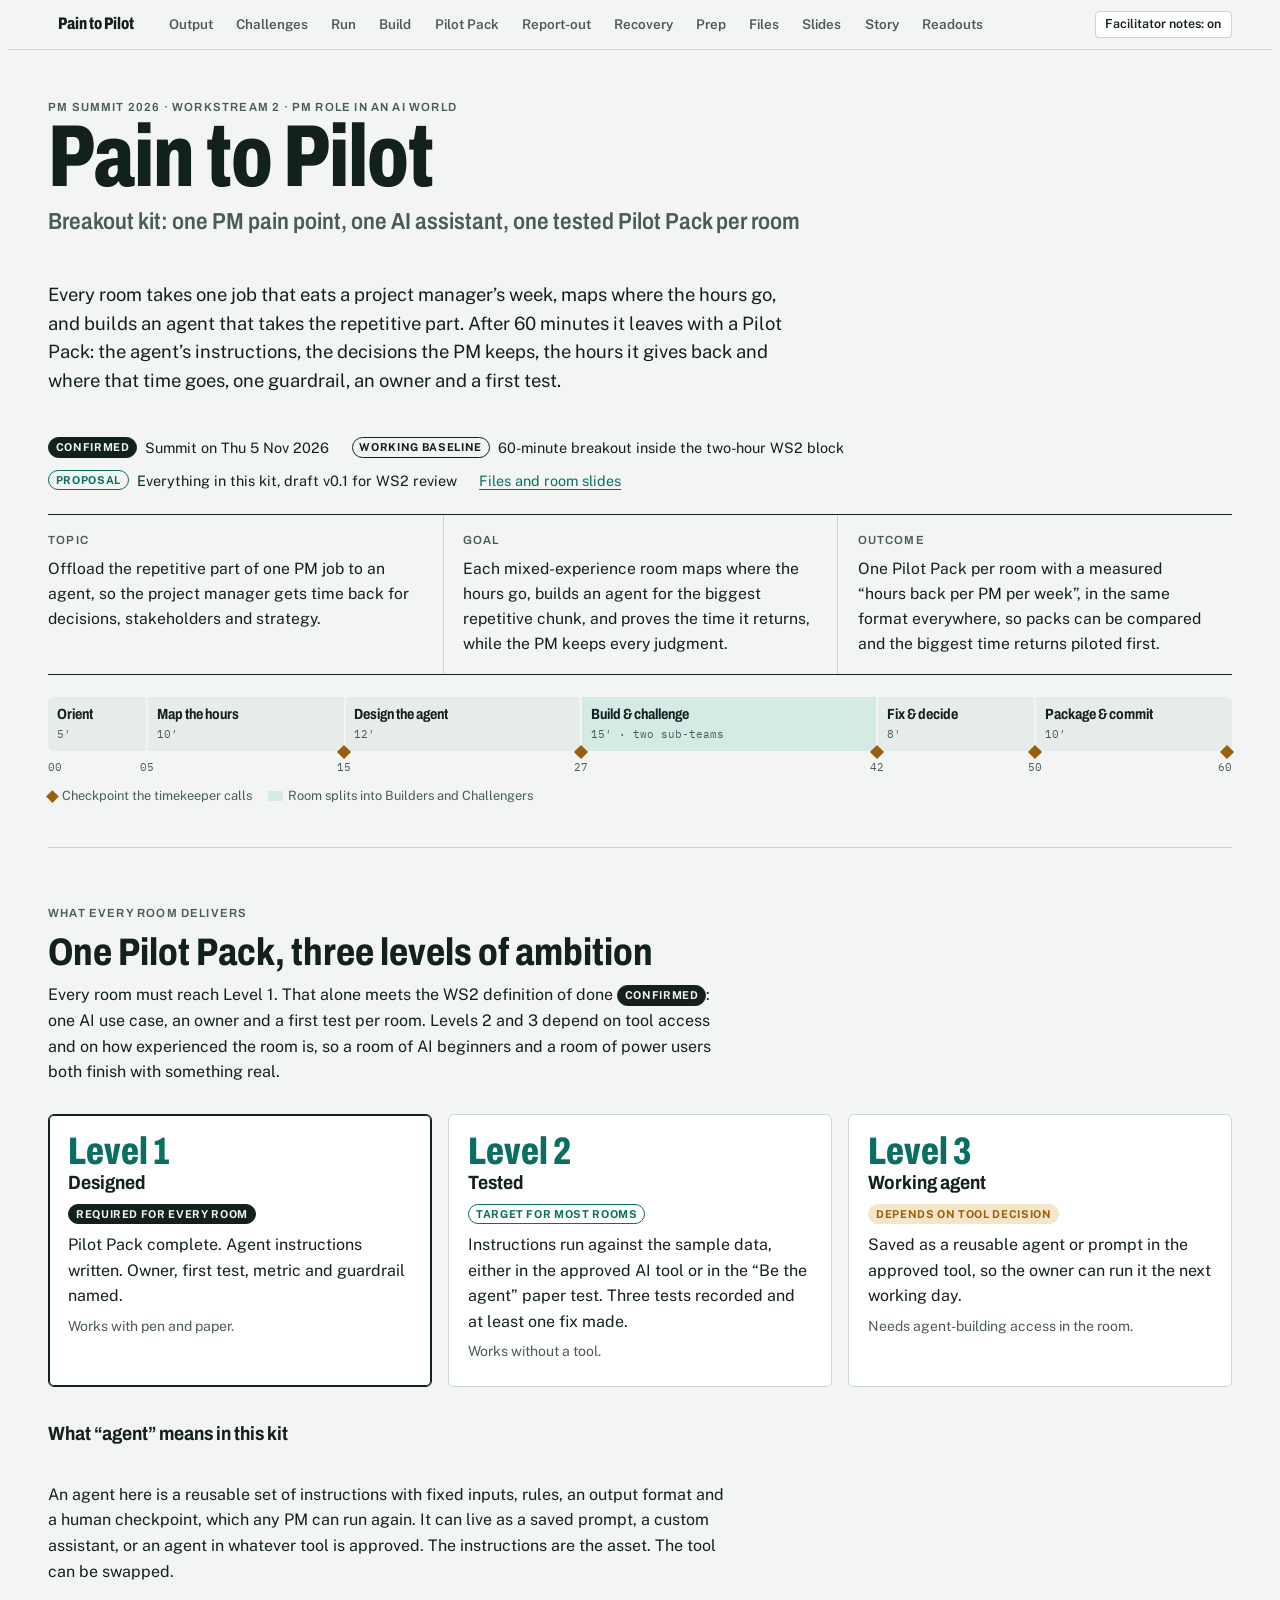
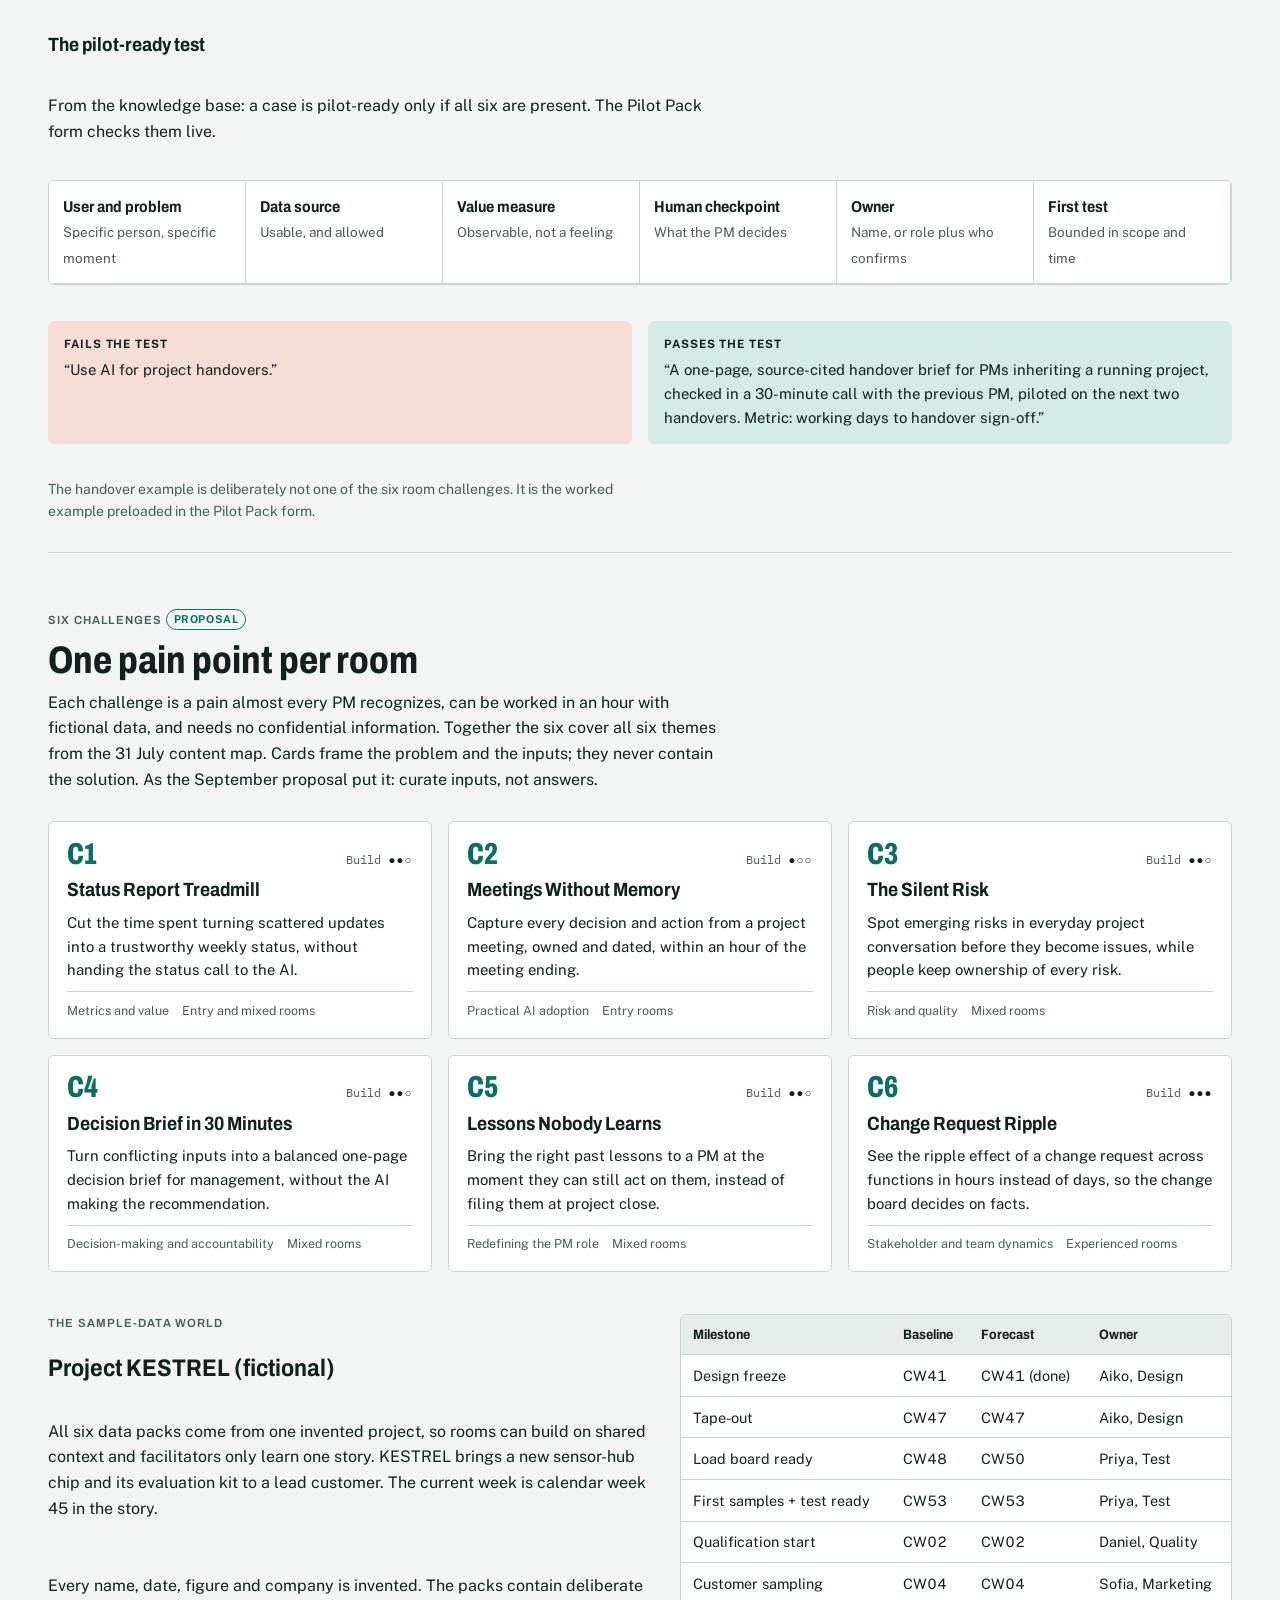
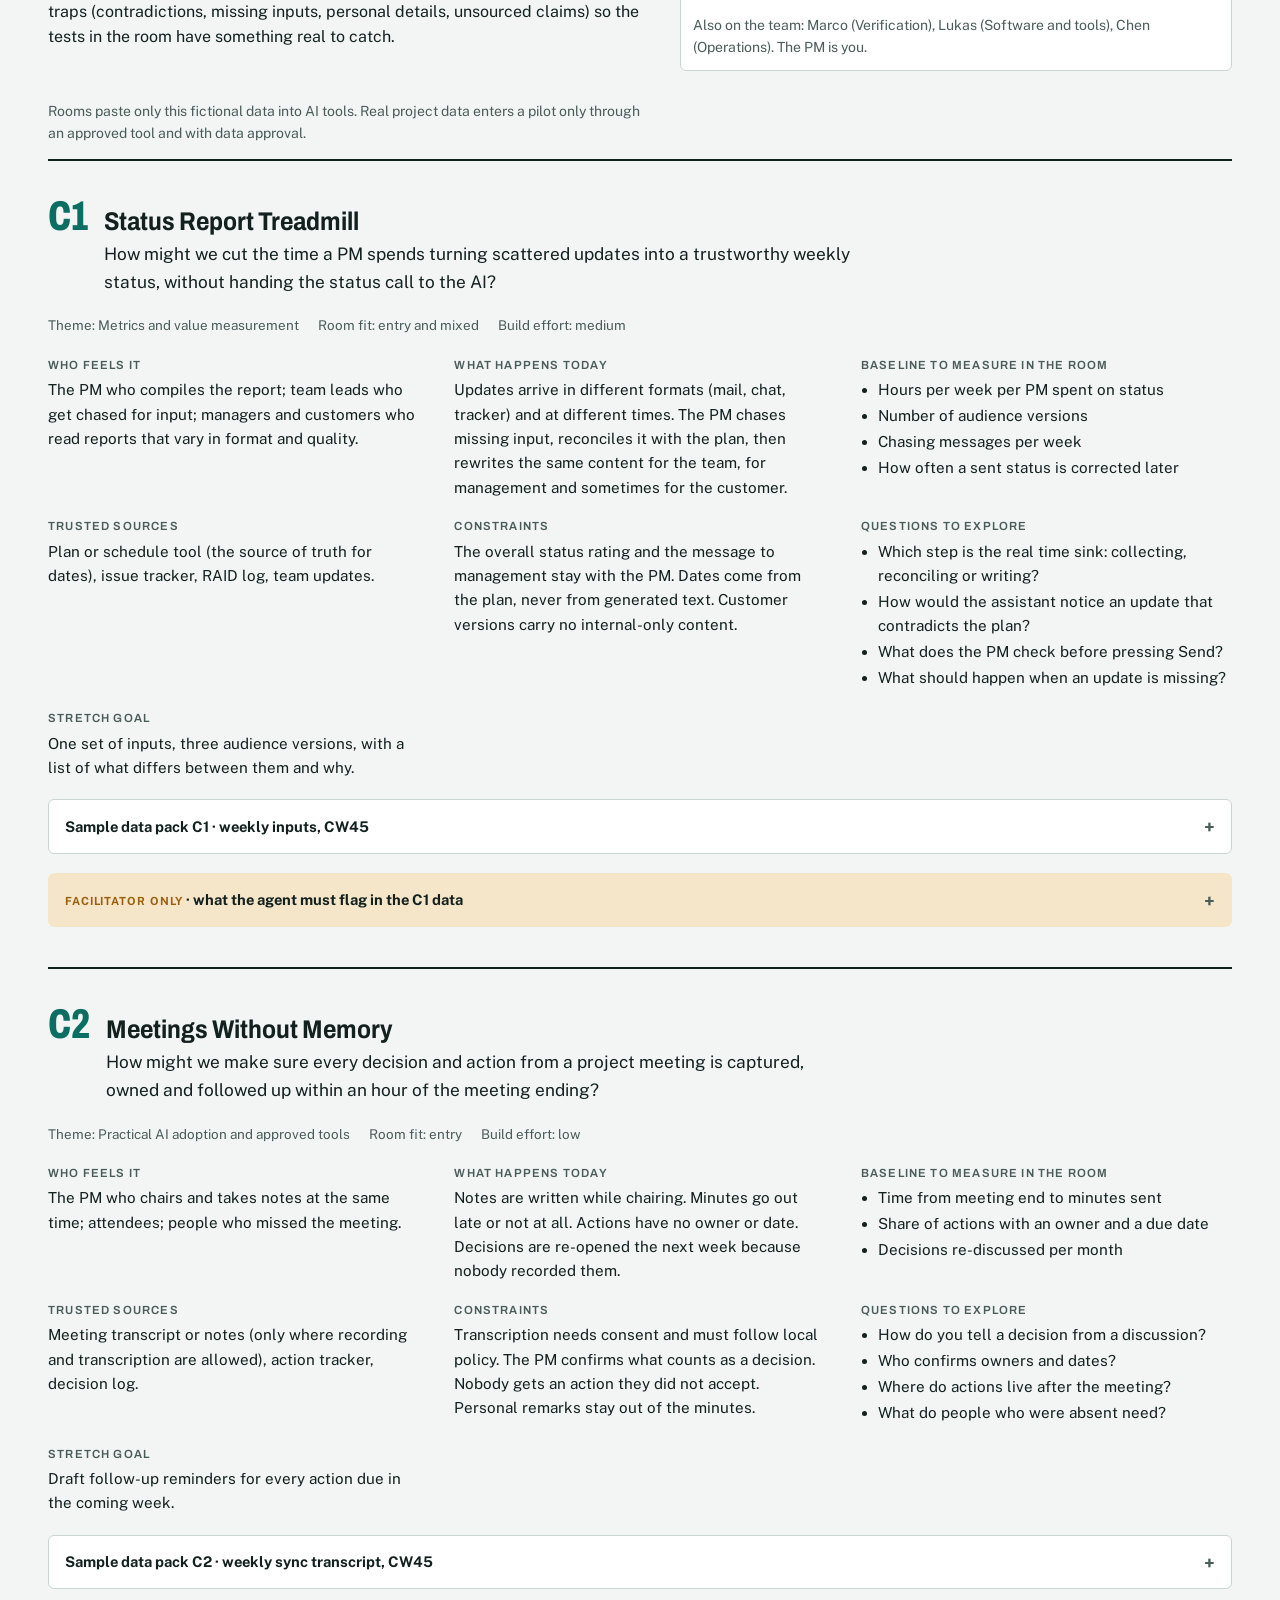
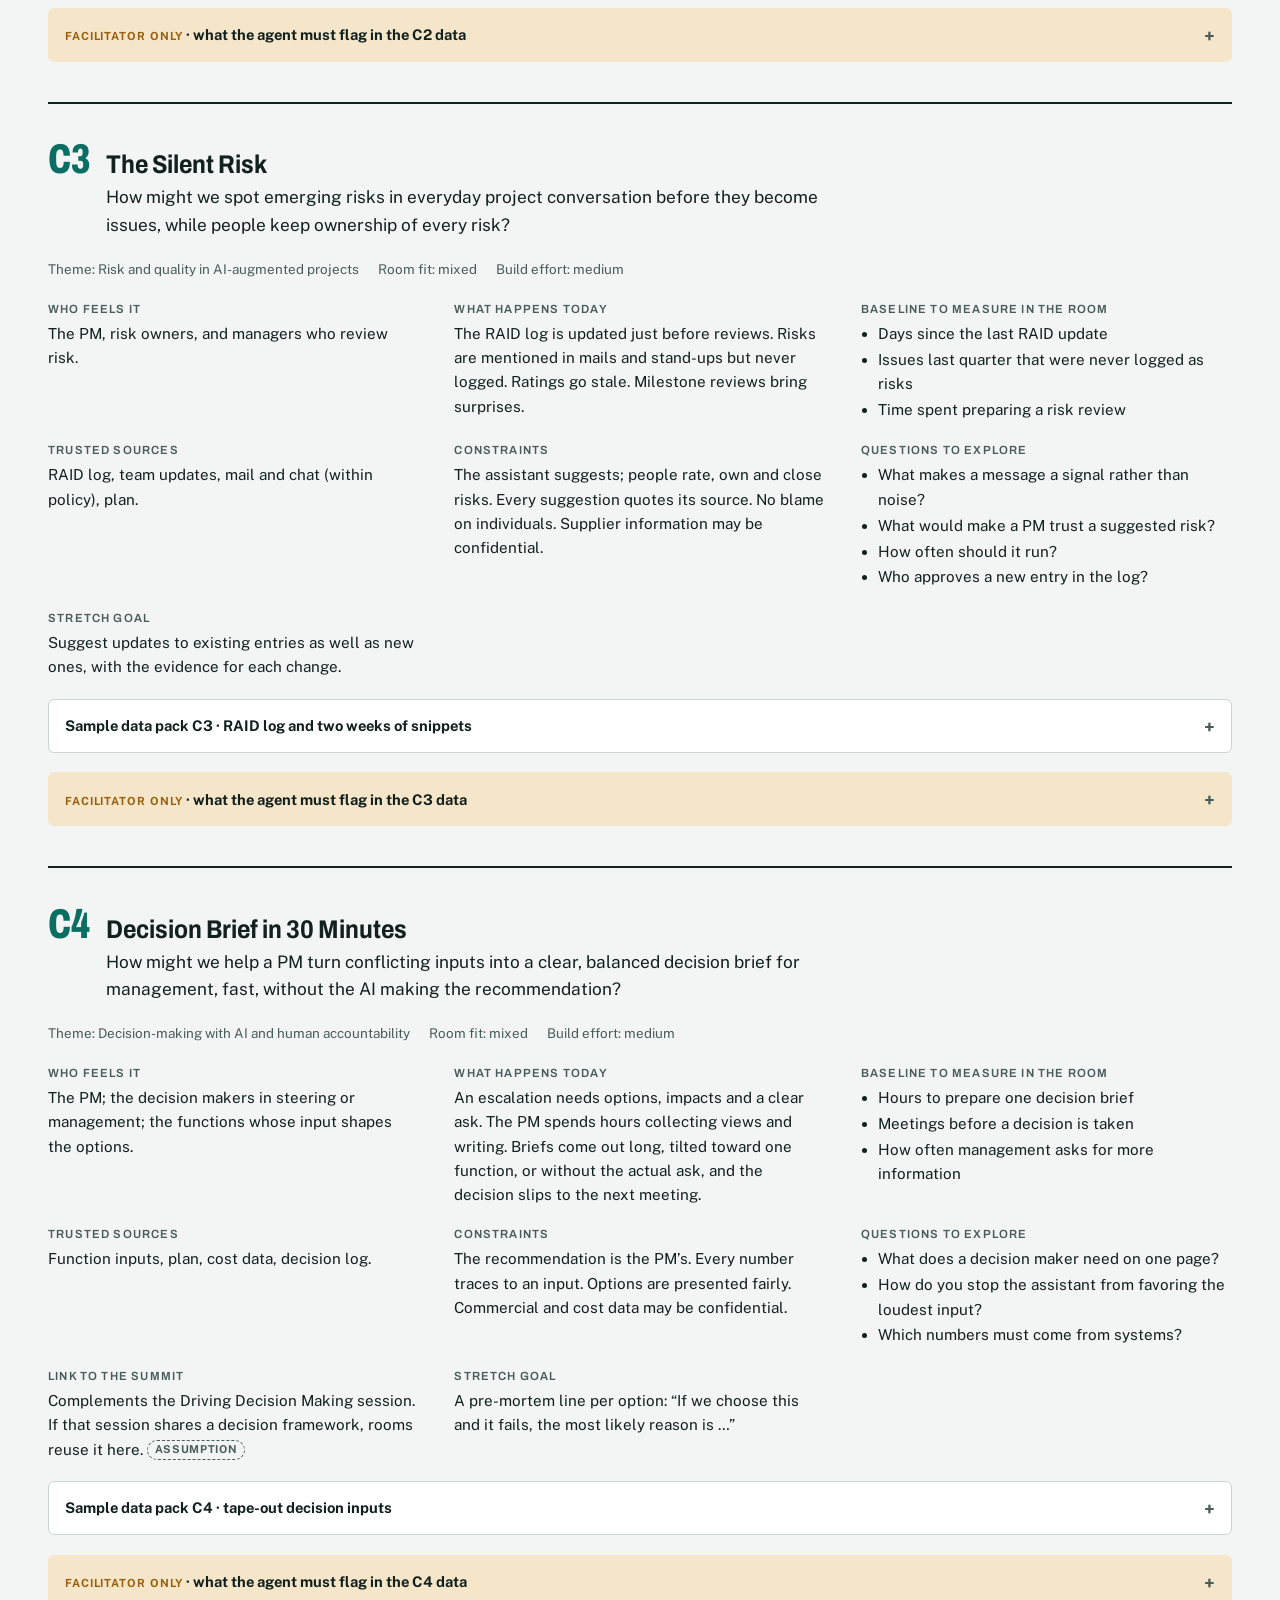
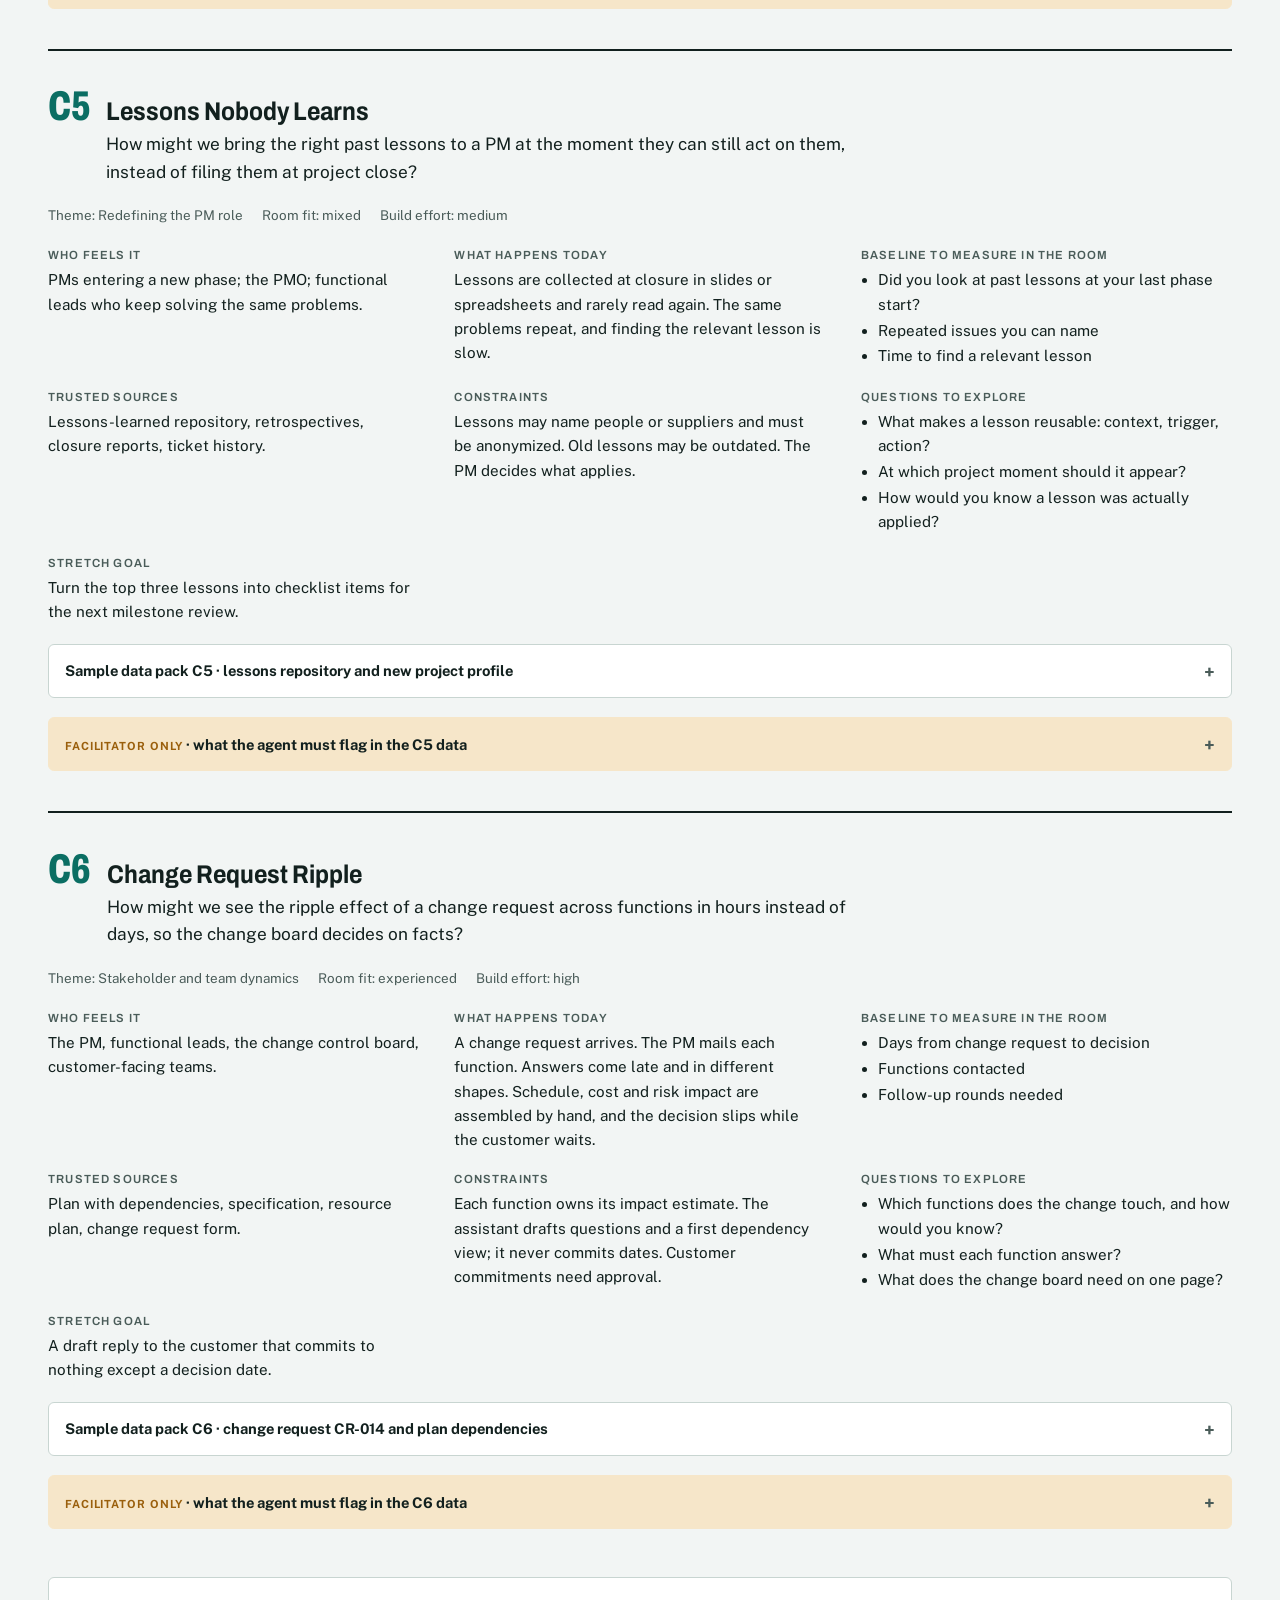
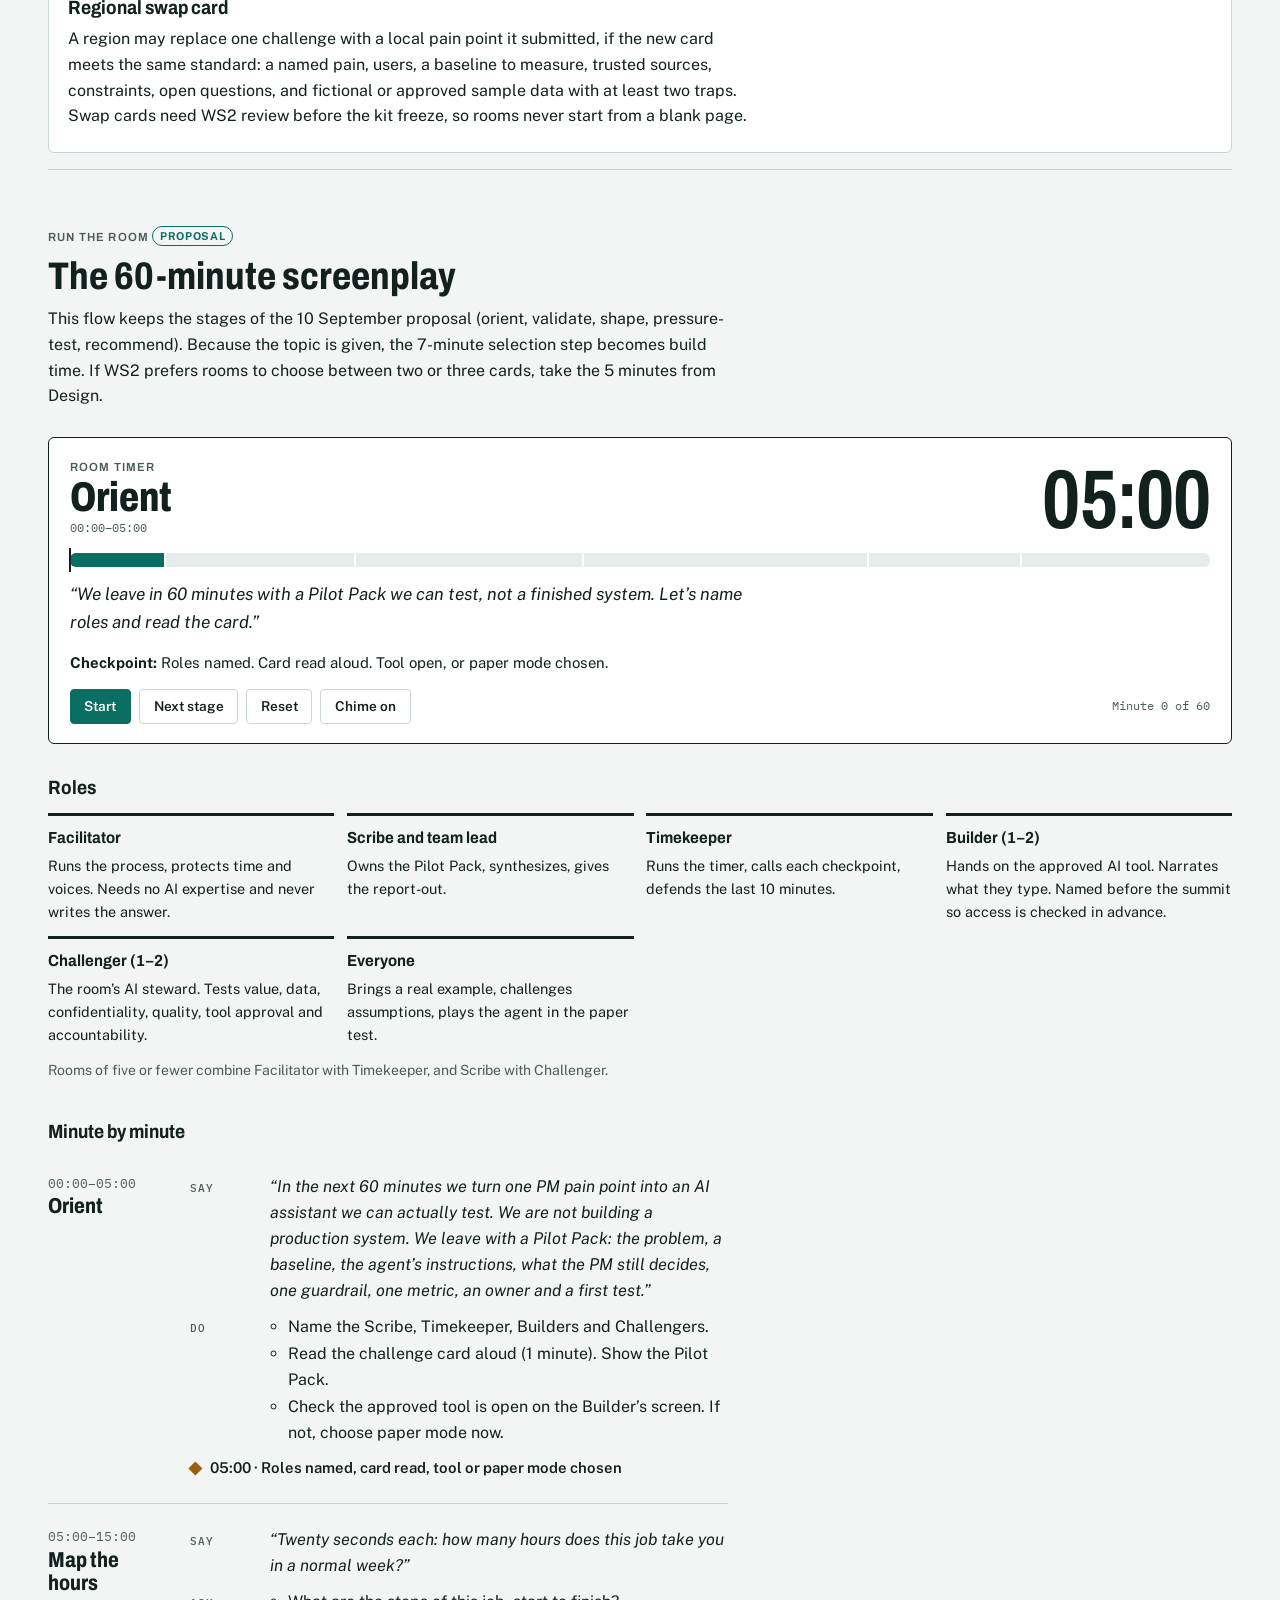
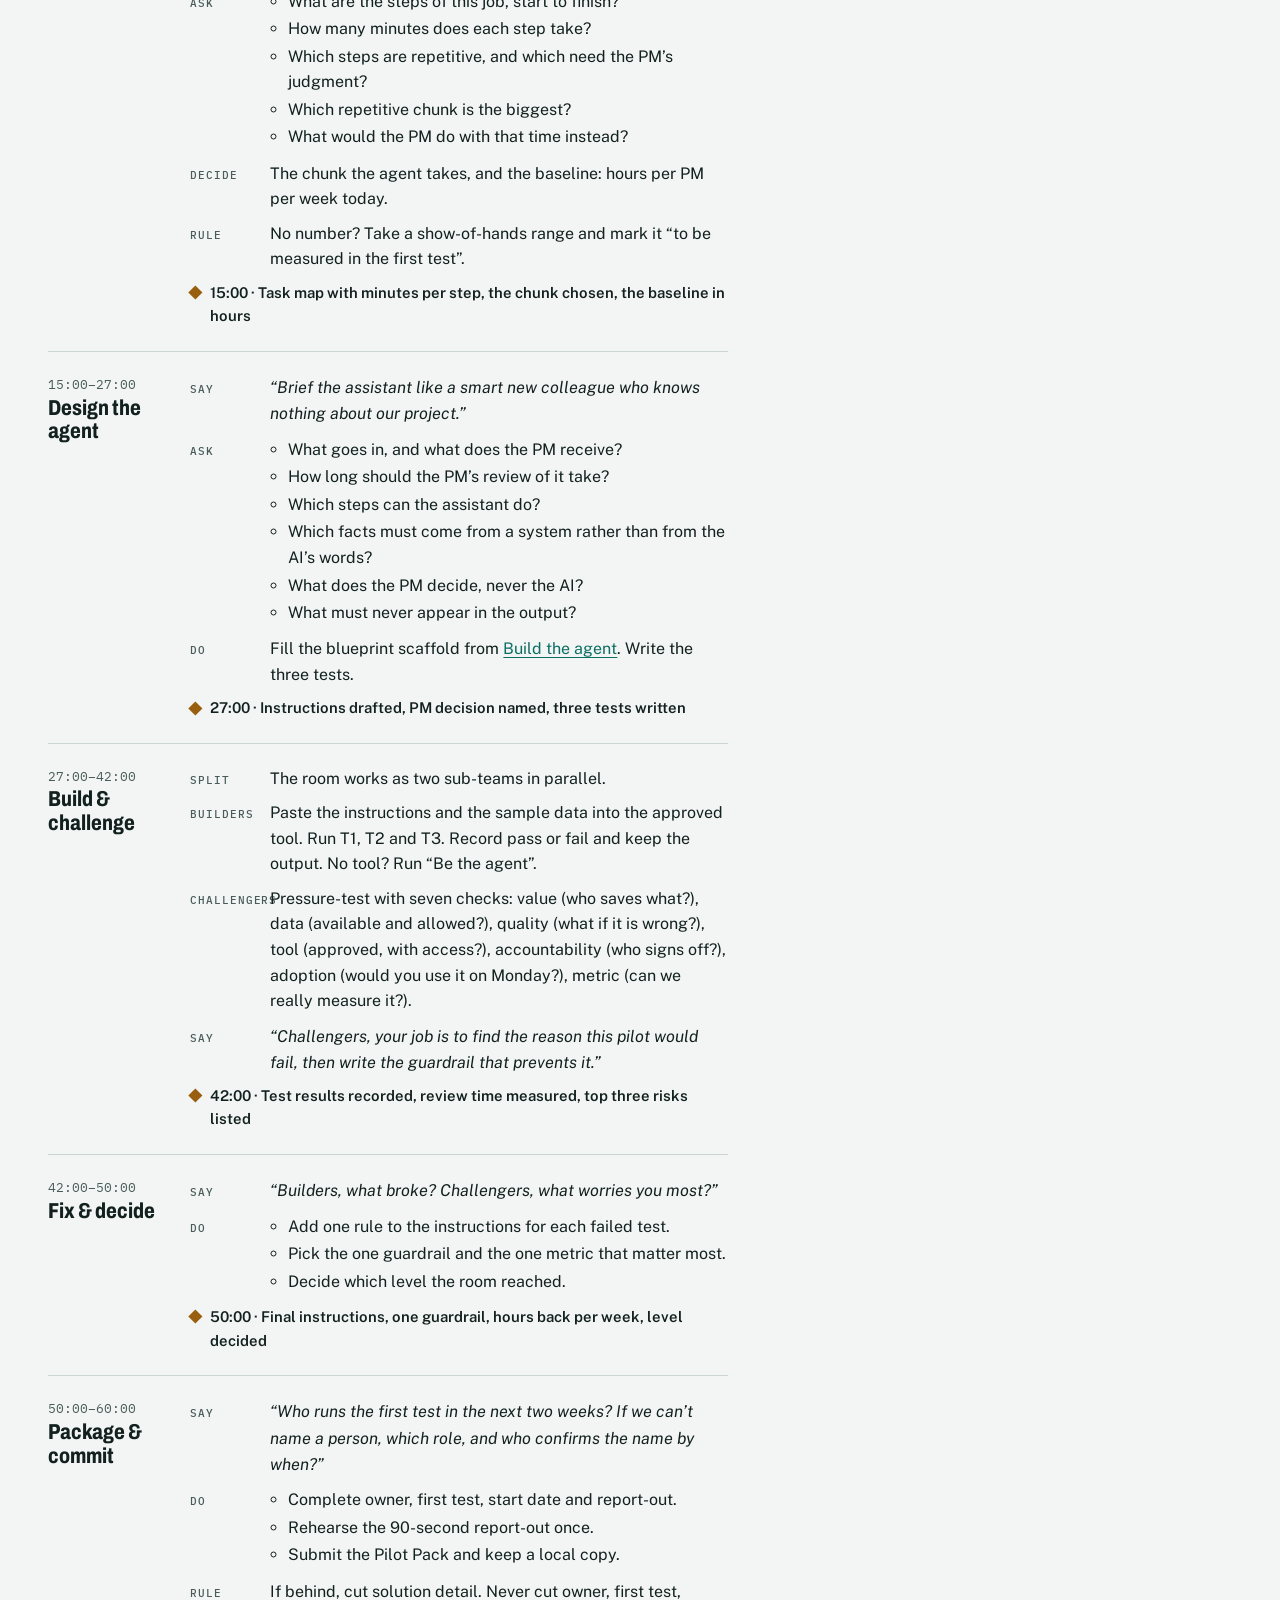
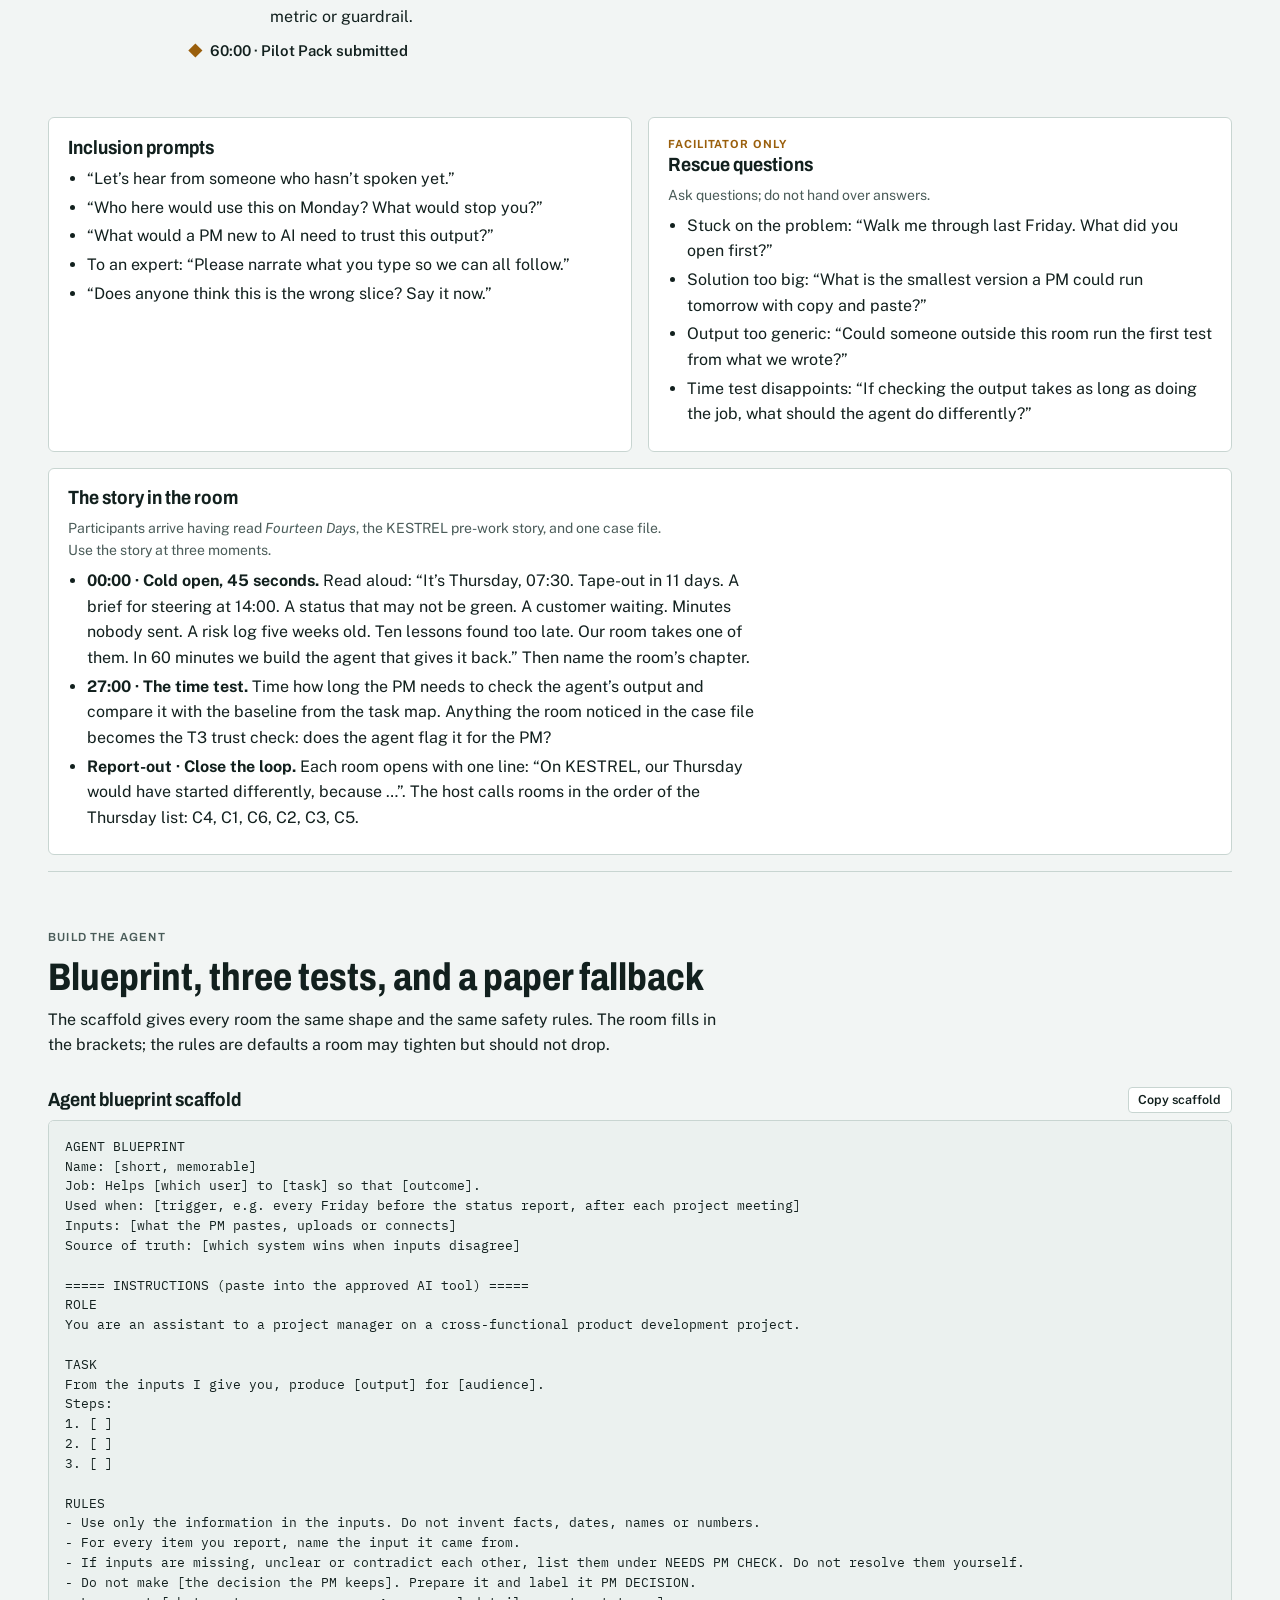
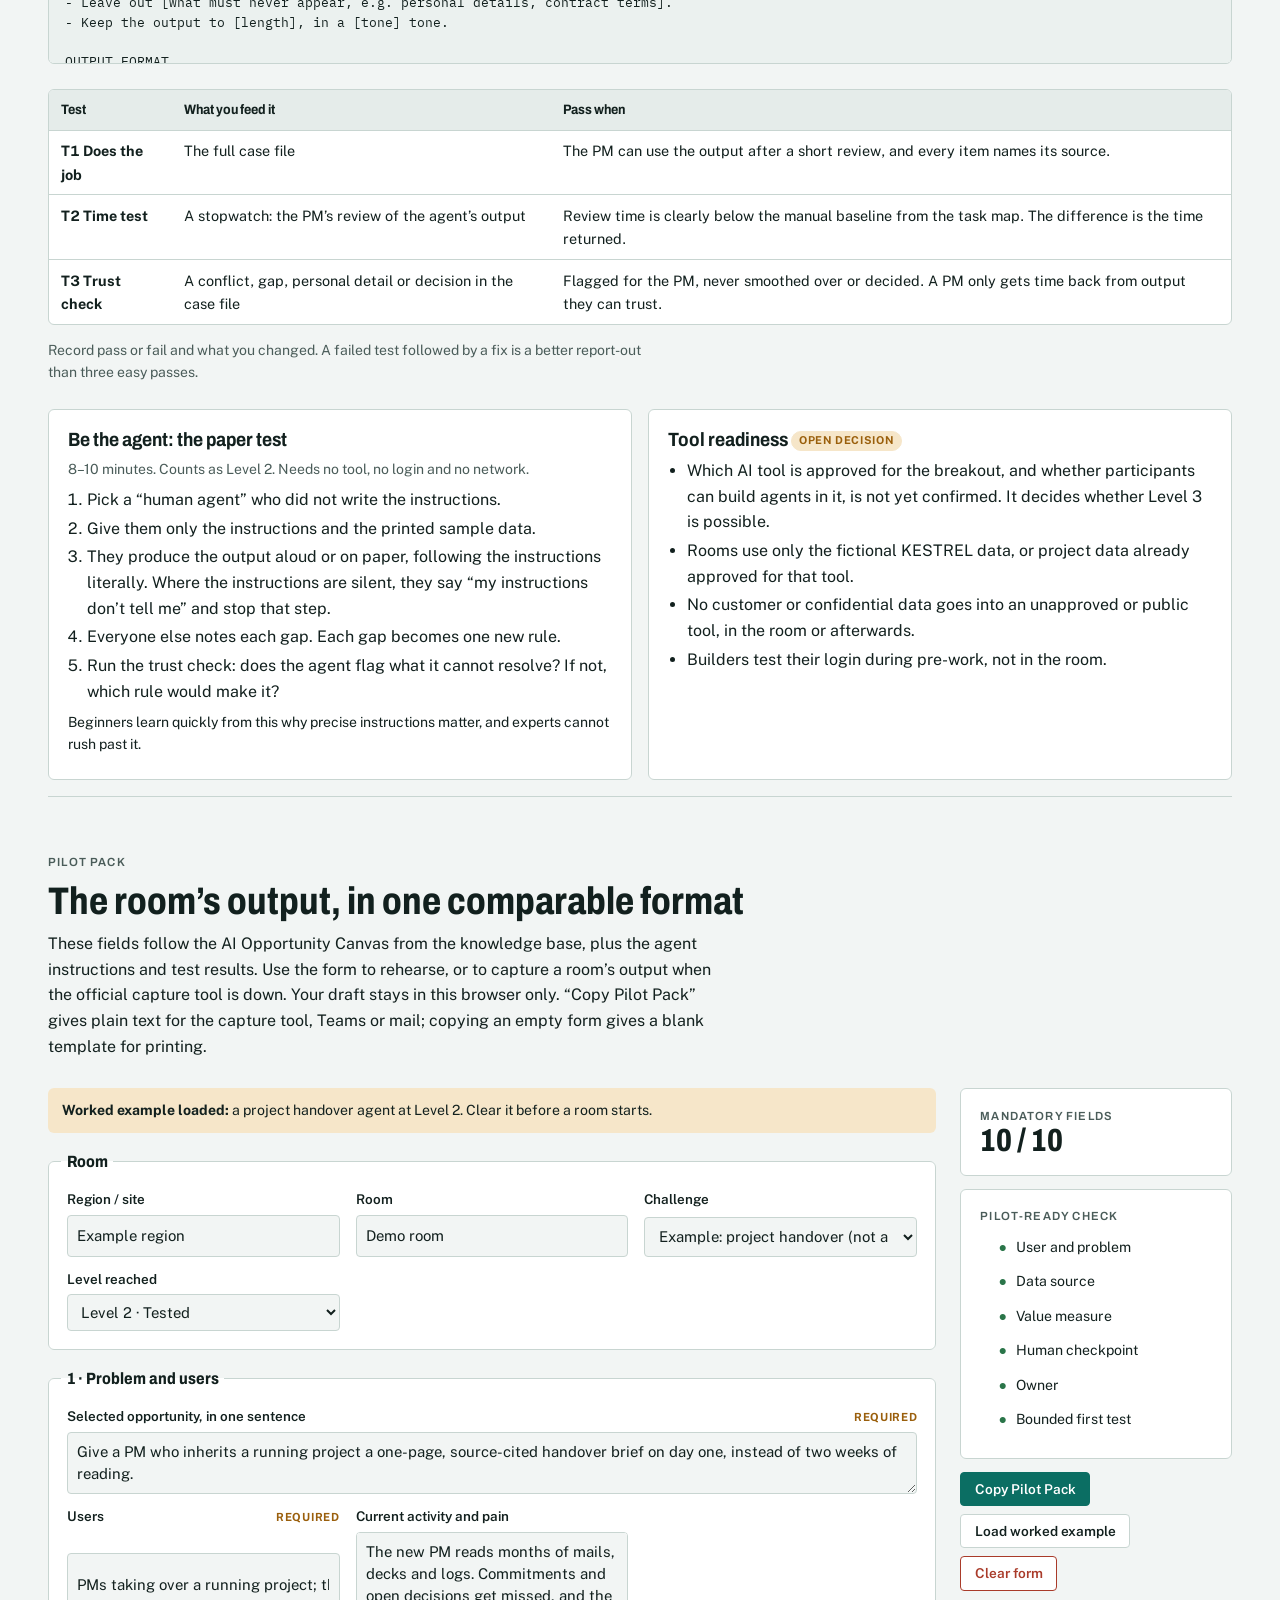
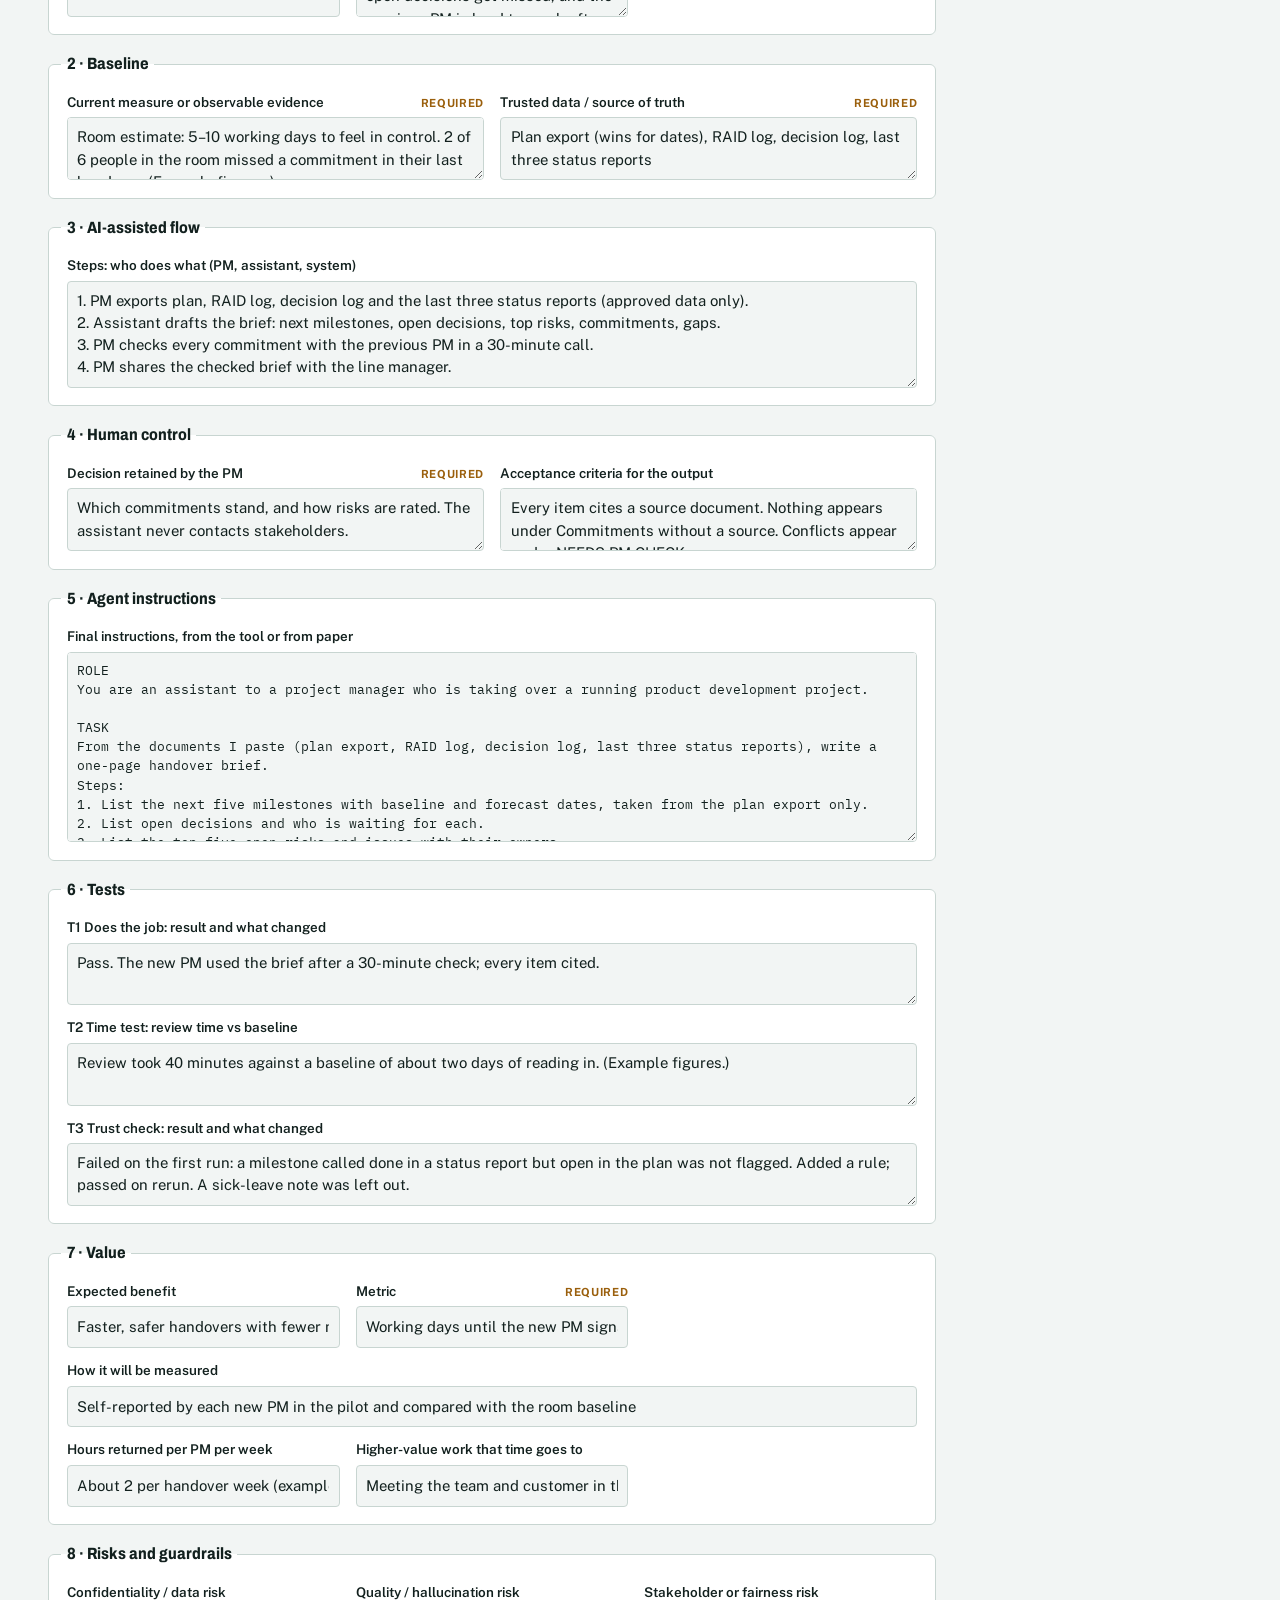
==== ws2/index.html @ 80584dbc "Show Week 45 in the story PDF footer Co-Authored-By: Claude Opus 5.5 <noreply@anthropic.com> Claude-" ====
<!doctype html>
<html lang="en">
<head>
<meta charset="utf-8">
<meta name="viewport" content="width=device-width, initial-scale=1, viewport-fit=cover">
<meta name="robots" content="noindex, nofollow">
<title>Pain-to-Pilot Breakout Kit</title>
<style>html{color-scheme:light dark}body{margin:0}img{max-width:100%}[hidden]{display:none!important}</style>

<link rel="preconnect" href="https://fonts.googleapis.com">
<link rel="preconnect" href="https://fonts.gstatic.com" crossorigin>
<link rel="stylesheet" href="https://fonts.googleapis.com/css2?family=Archivo:wdth,wght@62..125,400..800&family=IBM+Plex+Mono:wght@400;500&family=Public+Sans:ital,wght@0,400;0,600;0,700;1,400&display=swap">
<style>
/* Layout: a planning-board page. A sticky section rail on top, one reading column (~68ch) for prose, wide panels for the run-of-show Gantt, challenge grid, data packs and the Pilot Pack form. The run-of-show is written like a screenplay: cue labels in a left gutter. */
:root{
  --bg:#F2F5F4; --surface:#FFFFFF; --surface-2:#E5ECEA; --ink:#12201E; --ink-2:#4A5C59; --line:#C8D5D1;
  --accent:#0B6E63; --accent-ink:#FFFFFF; --accent-soft:#D3EAE5;
  --mark:#9A5F0C; --mark-soft:#F6E6C9;
  --risk:#A93B2A; --risk-soft:#F5DCD5;
  --ok:#2A7549;
  --code:#EBF1EF;
  --f-display:"Archivo","Arial Narrow",system-ui,sans-serif;
  --f-body:"Public Sans",system-ui,-apple-system,"Segoe UI",Roboto,sans-serif;
  --f-mono:"IBM Plex Mono",ui-monospace,SFMono-Regular,Menlo,Consolas,monospace;
  --gutter:clamp(16px,4vw,40px);
  --radius:6px;
}
@media (prefers-color-scheme: dark){
  :root:not([data-theme="light"]){
    --bg:#0D1413; --surface:#131D1B; --surface-2:#1B2826; --ink:#E1EBE8; --ink-2:#9CAFAB; --line:#2B3B38;
    --accent:#45C2AF; --accent-ink:#06211E; --accent-soft:#163A35;
    --mark:#E5B052; --mark-soft:#372B15;
    --risk:#EC8A75; --risk-soft:#3B2019;
    --ok:#72CF94;
    --code:#0F1917;
    color-scheme:dark;
  }
}
:root[data-theme="dark"]{
  --bg:#0D1413; --surface:#131D1B; --surface-2:#1B2826; --ink:#E1EBE8; --ink-2:#9CAFAB; --line:#2B3B38;
  --accent:#45C2AF; --accent-ink:#06211E; --accent-soft:#163A35;
  --mark:#E5B052; --mark-soft:#372B15;
  --risk:#EC8A75; --risk-soft:#3B2019;
  --ok:#72CF94;
  --code:#0F1917;
  color-scheme:dark;
}

*,*::before,*::after{box-sizing:border-box}
html{scroll-behavior:smooth;scroll-padding-top:4.5rem}
@media (prefers-reduced-motion: reduce){html{scroll-behavior:auto}*{transition:none!important;animation:none!important}}
body{background:var(--bg);color:var(--ink);font-family:var(--f-body);font-size:1rem;line-height:1.6;padding-inline:var(--gutter);padding-block:0 4rem}
.page{max-width:74rem;margin-inline:auto}
a{color:var(--accent);text-underline-offset:.18em}
:focus-visible{outline:2px solid var(--accent);outline-offset:2px}
p,li,dd{max-width:68ch}
h1,h2,h3,h4{font-family:var(--f-display);text-wrap:balance;margin:0;color:var(--ink)}
h1{font-size:clamp(3rem,9vw,5.5rem);font-weight:800;font-stretch:72%;line-height:.92;letter-spacing:-.01em}
h2{font-size:clamp(1.75rem,3.6vw,2.4rem);font-weight:750;font-stretch:80%;line-height:1.05}
h3{font-size:1.2rem;font-weight:700;font-stretch:88%;line-height:1.25}
h4{font-size:1rem;font-weight:700;font-stretch:92%}
.eyebrow{font-family:var(--f-display);font-stretch:95%;font-weight:600;font-size:.74rem;letter-spacing:.1em;text-transform:uppercase;color:var(--ink-2)}
.lede{font-size:1.15rem;line-height:1.55;color:var(--ink)}
.muted{color:var(--ink-2)}
.small{font-size:.875rem}
code,.mono{font-family:var(--f-mono);font-size:.86em}

/* nav */
.rail{position:sticky;top:env(safe-area-inset-top,0px);z-index:20;background:var(--bg);border-bottom:1px solid var(--line);margin-inline:calc(-1*var(--gutter));padding-inline:var(--gutter)}
.rail-in{max-width:74rem;margin-inline:auto;display:flex;align-items:center;gap:1rem}
.rail ul{list-style:none;margin:0;padding:.55rem 0;display:flex;gap:.25rem;overflow-x:auto;flex:1;min-width:0;scrollbar-width:thin}
.rail li{flex:none}
.rail a{display:block;padding:.3rem .6rem;border-radius:4px;color:var(--ink-2);text-decoration:none;font-weight:600;font-size:.84rem;white-space:nowrap}
.rail a:hover{color:var(--ink);background:var(--surface-2)}
.rail .brand{font-family:var(--f-display);font-weight:800;font-stretch:75%;font-size:1.05rem;white-space:nowrap;color:var(--ink);text-decoration:none}
@media (max-width:640px){.rail .brand{display:none}}

/* buttons */
.btn{font:600 .85rem/1.2 var(--f-body);padding:.5rem .85rem;border:1px solid var(--line);background:var(--surface);color:var(--ink);border-radius:4px;cursor:pointer;white-space:nowrap}
.btn:hover{border-color:var(--ink-2)}
.btn.primary{background:var(--accent);color:var(--accent-ink);border-color:var(--accent)}
.btn.primary:hover{filter:brightness(1.07)}
.btn.small{padding:.3rem .6rem;font-size:.78rem}
.btn.toggle[aria-pressed="false"]{color:var(--ink-2);border-style:dashed}
.btn.danger{color:var(--risk);border-color:var(--risk)}

/* chips */
.chip{display:inline-flex;align-items:center;gap:.4em;font:700 .68rem/1 var(--f-body);letter-spacing:.06em;text-transform:uppercase;padding:.34em .62em;border-radius:999px;border:1px solid currentColor;white-space:nowrap;vertical-align:.12em}
.chip.conf{background:var(--ink);color:var(--bg);border-color:var(--ink)}
.chip.base{color:var(--ink)}
.chip.prop{color:var(--accent)}
.chip.open{color:var(--mark);background:var(--mark-soft);border-color:var(--mark-soft)}
.chip.asm{color:var(--ink-2);border-style:dashed}
.chips{display:flex;flex-wrap:wrap;gap:.5rem;align-items:center}

/* header */
header.hero{padding-block:3rem 2.5rem;display:grid;gap:1.4rem}
.hero .sub{font-family:var(--f-display);font-stretch:85%;font-weight:600;font-size:clamp(1.1rem,2.4vw,1.45rem);color:var(--ink-2);margin-top:.35rem}
.meta{display:flex;flex-wrap:wrap;gap:.6rem 1.4rem;font-size:.9rem}
.meta div{display:flex;gap:.5rem;align-items:center;flex-wrap:wrap}
.tgo{display:grid;grid-template-columns:repeat(3,minmax(0,1fr));gap:0;border-block:1px solid var(--ink)}
.tgo > div{padding:1rem 1.2rem 1.1rem 0;min-width:0}
.tgo > div + div{padding-left:1.2rem;border-left:1px solid var(--line)}
.tgo p{margin:.35rem 0 0;font-size:.98rem}
@media (max-width:760px){.tgo{grid-template-columns:1fr}.tgo > div + div{padding-left:0;border-left:0;border-top:1px solid var(--line)}}

/* gantt */
.gantt-box{display:grid;gap:.35rem}
.gantt{display:grid;grid-template-columns:5fr 10fr 12fr 15fr 8fr 10fr;gap:2px;border-radius:var(--radius);overflow:hidden}
.seg{background:var(--surface-2);padding:.55rem .55rem .5rem;min-height:3.4rem;display:flex;flex-direction:column;justify-content:space-between;gap:.2rem;min-width:0}
.seg b{font-family:var(--f-display);font-stretch:82%;font-weight:700;font-size:.92rem;line-height:1.1;overflow-wrap:anywhere}
.seg span{font-family:var(--f-mono);font-size:.68rem;color:var(--ink-2)}
.seg.hot{background:var(--accent-soft)}
.axis{position:relative;height:1.5rem;font-family:var(--f-mono);font-size:.68rem;color:var(--ink-2);font-variant-numeric:tabular-nums}
.axis i{position:absolute;top:.15rem;transform:translateX(-50%);font-style:normal}
.axis i:first-child{transform:none}
.axis i:last-of-type{transform:translateX(-100%)}
.axis .cp{position:absolute;top:-.62rem;width:.62rem;height:.62rem;background:var(--mark);transform:translateX(-50%) rotate(45deg)}
.axis .cp:last-of-type{transform:translateX(-100%) rotate(45deg)}
.gantt-legend{display:none;list-style:none;margin:.2rem 0 0;padding:0;font-size:.85rem;gap:.15rem 1rem;grid-template-columns:repeat(2,minmax(0,1fr))}
.gantt-legend li{display:flex;gap:.5rem}
.gantt-legend .mono{color:var(--ink-2)}
@media (max-width:640px){.gantt .seg b,.gantt .seg span{display:none}.gantt .seg{min-height:1.6rem}.gantt-legend{display:grid}}
.key{display:flex;gap:1rem;flex-wrap:wrap;font-size:.8rem;color:var(--ink-2);align-items:center}
.key .dia{display:inline-block;width:.55rem;height:.55rem;background:var(--mark);transform:rotate(45deg);margin-right:.35rem}
.key .sw{display:inline-block;width:.9rem;height:.6rem;background:var(--accent-soft);margin-right:.35rem;border-radius:2px;vertical-align:-.02em}

/* sections */
section{padding-block:3.5rem 1rem;border-top:1px solid var(--line)}
.sec-head{display:grid;gap:.6rem;margin-bottom:1.8rem}
.sec-head p{margin:0}
.stack{display:grid;gap:1.25rem}
.grid-3{display:grid;grid-template-columns:repeat(auto-fit,minmax(min(100%,18rem),1fr));gap:1rem}
.panel{background:var(--surface);border:1px solid var(--line);border-radius:var(--radius);padding:1.1rem 1.2rem;min-width:0}
.panel h3{margin-bottom:.4rem}
.panel p{margin:.35rem 0}
.panel ul,.panel ol{margin:.4rem 0;padding-left:1.15rem}
.panel li{margin:.2rem 0}

/* levels */
.level .lv{font-family:var(--f-display);font-weight:800;font-stretch:72%;font-size:2.4rem;line-height:1;color:var(--accent)}
.level.req{border-color:var(--ink);box-shadow:inset 0 0 0 1px var(--ink)}
.level .tag{margin-top:.2rem}

/* pilot-ready */
.ready{display:grid;grid-template-columns:repeat(auto-fit,minmax(min(100%,11rem),1fr));gap:0;border:1px solid var(--line);border-radius:var(--radius);overflow:hidden;background:var(--surface)}
.ready div{padding:.8rem .9rem;border-right:1px solid var(--line);border-bottom:1px solid var(--line);min-width:0}
.ready b{display:block;font-family:var(--f-display);font-stretch:88%;font-size:.98rem}
.ready span{font-size:.84rem;color:var(--ink-2)}
.compare{display:grid;grid-template-columns:repeat(auto-fit,minmax(min(100%,20rem),1fr));gap:1rem;margin-top:1rem}
.compare div{padding:.9rem 1rem;border-radius:var(--radius);font-size:.93rem}
.compare .no{background:var(--risk-soft)}
.compare .yes{background:var(--accent-soft)}
.compare b{display:block;font-size:.72rem;letter-spacing:.08em;text-transform:uppercase;margin-bottom:.25rem}

/* world brief */
.world{display:grid;grid-template-columns:minmax(0,1.1fr) minmax(0,1fr);gap:1.5rem;align-items:start}
@media (max-width:820px){.world{grid-template-columns:1fr}}

/* tables */
.tbl{overflow-x:auto;border:1px solid var(--line);border-radius:var(--radius);background:var(--surface)}
table{border-collapse:collapse;width:100%;font-size:.9rem;font-variant-numeric:tabular-nums}
th,td{padding:.55rem .75rem;border-bottom:1px solid var(--line);text-align:left;vertical-align:top}
tr:last-child td{border-bottom:0}
th{font-family:var(--f-display);font-stretch:90%;font-weight:700;font-size:.85rem;background:var(--surface-2)}
.tbl.wide table{min-width:44rem}
td .chip{margin-top:.1rem}

/* challenge cards */
.cards{display:grid;grid-template-columns:repeat(auto-fill,minmax(min(100%,21rem),1fr));gap:1rem}
.ccard{display:grid;grid-template-rows:auto auto 1fr auto;gap:.55rem;background:var(--surface);border:1px solid var(--line);border-radius:var(--radius);padding:1.05rem 1.15rem;min-width:0;text-decoration:none;color:inherit}
.ccard:hover{border-color:var(--accent)}
.ccard .top{display:flex;justify-content:space-between;align-items:baseline;gap:.5rem}
.code{font-family:var(--f-display);font-weight:800;font-stretch:70%;font-size:1.9rem;line-height:1;color:var(--accent)}
.dots{font-family:var(--f-mono);font-size:.72rem;color:var(--ink-2);white-space:nowrap}
.dots b{color:var(--ink);letter-spacing:.1em}
.ccard p{margin:0;font-size:.93rem}
.ccard .foot{display:flex;flex-wrap:wrap;gap:.35rem .8rem;font-size:.78rem;color:var(--ink-2);border-top:1px solid var(--line);padding-top:.55rem}

/* dossiers */
.dossier{padding-block:2.2rem 1rem;border-top:2px solid var(--ink);display:grid;gap:1.2rem}
.dossier + .dossier{margin-top:1.5rem}
.d-head{display:grid;grid-template-columns:auto minmax(0,1fr);gap:.2rem 1rem;align-items:baseline}
.d-head .code{font-size:2.6rem;grid-row:span 2}
.d-head .hmw{grid-column:2;font-size:1.08rem;margin:0}
.facts{display:grid;grid-template-columns:repeat(auto-fit,minmax(min(100%,19rem),1fr));gap:1.1rem 2.2rem;margin:0}
.facts > div{min-width:0}
.facts dt{margin-bottom:.2rem}
.facts dd{margin:0;font-size:.95rem}
.facts dd ul{margin:.1rem 0 0;padding-left:1.1rem}
.facts dd li{margin:.1rem 0}
.meta-line{display:flex;flex-wrap:wrap;gap:.4rem 1.2rem;font-size:.84rem;color:var(--ink-2)}

details{border:1px solid var(--line);border-radius:var(--radius);background:var(--surface)}
details > summary{cursor:pointer;list-style:none;padding:.75rem 1rem;display:flex;justify-content:space-between;align-items:center;gap:1rem;font-weight:700;font-size:.92rem}
details > summary::-webkit-details-marker{display:none}
details > summary::after{content:"+";font-family:var(--f-mono);font-size:1.1rem;color:var(--ink-2)}
details[open] > summary::after{content:"–"}
details > .body{padding:0 1rem 1rem;display:grid;gap:.7rem}
details.traps{background:var(--mark-soft);border-color:var(--mark-soft)}
details.traps > summary{color:var(--ink)}
details.traps ul{margin:0;padding-left:1.1rem}
details.traps li{margin:.3rem 0;font-size:.93rem}

.codebox{position:relative;min-width:0}
pre{margin:0;background:var(--code);border:1px solid var(--line);border-radius:var(--radius);padding:1rem 1rem 1rem;font-family:var(--f-mono);font-size:.8rem;line-height:1.55;white-space:pre-wrap;overflow-wrap:anywhere;overflow-x:auto;color:var(--ink);max-height:34rem;overflow-y:auto}
.codebar{display:flex;justify-content:space-between;align-items:center;gap:.6rem;margin-bottom:.4rem;flex-wrap:wrap}

/* facilitator notes */
.hide-fac .fac{display:none!important}
.fac-flag{font-size:.7rem;font-weight:700;letter-spacing:.08em;text-transform:uppercase;color:var(--mark)}

/* roles */
.roles{display:grid;grid-template-columns:repeat(auto-fill,minmax(min(100%,15rem),1fr));gap:.8rem}
.role{border-top:3px solid var(--ink);padding-top:.6rem;min-width:0}
.role h4{margin-bottom:.2rem}
.role p{margin:0;font-size:.9rem}

/* screenplay */
.play{list-style:none;margin:0;padding:0;display:grid;gap:0}
.scene{display:grid;grid-template-columns:7.5rem minmax(0,1fr);gap:1.4rem;padding-block:1.4rem;border-top:1px solid var(--line)}
.scene:first-child{border-top:0}
.scene .when{font-family:var(--f-mono);font-size:.82rem;color:var(--ink-2);font-variant-numeric:tabular-nums}
.scene .when b{display:block;font-family:var(--f-display);font-stretch:80%;font-size:1.35rem;font-weight:750;color:var(--ink);margin-top:.1rem;line-height:1.1}
.cues{display:grid;gap:.55rem}
.cue{display:grid;grid-template-columns:4.2rem minmax(0,1fr);gap:.8rem;align-items:baseline}
.cue > span{font-family:var(--f-mono);font-size:.7rem;font-weight:500;letter-spacing:.08em;text-transform:uppercase;color:var(--ink-2)}
.cue > div{min-width:0}
.cue.say > div{font-size:1.02rem;font-style:italic}
.cue ul{margin:0;padding-left:1.1rem}
.cue li{margin:.12rem 0}
.cue p{margin:0}
.checkpoint{display:flex;gap:.6rem;align-items:baseline;font-weight:600;font-size:.93rem}
.checkpoint::before{content:"";flex:none;width:.6rem;height:.6rem;background:var(--mark);transform:rotate(45deg) translateY(-.05rem)}
@media (max-width:640px){.scene{grid-template-columns:1fr;gap:.6rem}.cue{grid-template-columns:1fr;gap:.1rem}}

/* timer */
.timer{background:var(--surface);border:1px solid var(--ink);border-radius:var(--radius);padding:1.2rem 1.3rem;display:grid;gap:.9rem;margin-bottom:2rem}
.t-top{display:flex;justify-content:space-between;align-items:flex-end;gap:1rem;flex-wrap:wrap}
.t-stage{font-family:var(--f-display);font-weight:800;font-stretch:75%;font-size:clamp(1.8rem,5vw,2.6rem);line-height:1}
.t-range{font-family:var(--f-mono);font-size:.78rem;color:var(--ink-2)}
.t-clock{font-family:var(--f-display);font-weight:700;font-stretch:70%;font-size:clamp(3.2rem,11vw,5.2rem);line-height:.9;font-variant-numeric:tabular-nums;letter-spacing:-.01em}
.t-clock.low{color:var(--mark)}
.t-bar{position:relative}
.t-bar .gantt .seg{min-height:.9rem;padding:0}
.t-bar .gantt .seg.now{background:var(--accent)}
.t-bar .gantt .seg.done{background:var(--accent-soft)}
.t-now{position:absolute;top:-.3rem;bottom:-.3rem;width:2px;background:var(--ink);left:0;transform:translateX(-1px)}
.t-say{margin:0;font-size:1.08rem;font-style:italic}
.t-out{margin:0;font-size:.93rem}
.t-ctrl{display:flex;flex-wrap:wrap;gap:.5rem;align-items:center}
.t-elapsed{font-family:var(--f-mono);font-size:.78rem;color:var(--ink-2);margin-left:auto}
.flash{animation:flash 1.2s ease-out 1}
@keyframes flash{0%{background:var(--mark-soft)}100%{background:var(--surface)}}

/* flow */
.flow{list-style:none;margin:0;padding:0;display:grid;grid-template-columns:repeat(5,minmax(0,1fr));gap:2px;border-radius:var(--radius);overflow:hidden}
.flow li{background:var(--surface);padding:.9rem .9rem 1rem;min-width:0;border-top:3px solid var(--accent)}
.flow .n{font-family:var(--f-mono);font-size:.72rem;color:var(--ink-2)}
.flow b{display:block;font-family:var(--f-display);font-stretch:85%;font-size:1rem;margin:.15rem 0 .25rem}
.flow p{margin:0;font-size:.86rem}
@media (max-width:860px){.flow{grid-template-columns:1fr}}

/* report script */
.script{background:var(--surface);border:1px solid var(--line);border-radius:var(--radius);padding:1.1rem 1.3rem;font-size:1.02rem;line-height:1.75}
.script .blank{border-bottom:1px dashed var(--ink-2);color:var(--accent);font-weight:600;padding-inline:.15rem}

/* pack form */
.pack-layout{display:grid;grid-template-columns:minmax(0,1fr) 17rem;gap:1.5rem;align-items:start}
@media (max-width:900px){.pack-layout{grid-template-columns:1fr}.pack-aside{order:-1;position:static!important}}
.pack-aside{position:sticky;top:4.2rem;display:grid;gap:.8rem}
.pack-form{display:grid;gap:1rem}
fieldset{border:1px solid var(--line);border-radius:var(--radius);background:var(--surface);padding:.9rem 1.1rem 1.1rem;margin:0;display:grid;gap:.75rem;min-width:0}
legend{font-family:var(--f-display);font-stretch:85%;font-weight:750;font-size:1.02rem;padding:0 .35rem;margin-left:-.35rem}
.fgrid{display:grid;grid-template-columns:repeat(auto-fit,minmax(min(100%,15rem),1fr));gap:.75rem 1rem}
.field{display:grid;gap:.25rem;min-width:0}
.field.full{grid-column:1/-1}
.field label{font-size:.84rem;font-weight:600;display:flex;justify-content:space-between;gap:.5rem;align-items:baseline}
.field label em{font-style:normal;font-size:.7rem;font-weight:700;letter-spacing:.06em;text-transform:uppercase;color:var(--mark)}
input[type=text],select,textarea{width:100%;font:inherit;font-size:.93rem;color:var(--ink);background:var(--bg);border:1px solid var(--line);border-radius:4px;padding:.5rem .6rem;min-width:0}
textarea{resize:vertical;line-height:1.5}
textarea.mono{font-family:var(--f-mono);font-size:.8rem}
input:focus,select:focus,textarea:focus{outline:2px solid var(--accent);outline-offset:0;border-color:var(--accent)}
.checklist{list-style:none;margin:0;padding:0;display:grid;gap:.35rem;font-size:.88rem}
.checklist li{display:flex;gap:.55rem;align-items:baseline}
.checklist li::before{content:"○";font-family:var(--f-mono);color:var(--ink-2)}
.checklist li.ok::before{content:"●";color:var(--ok)}
.checklist li.ok{color:var(--ink)}
.checklist li:not(.ok){color:var(--ink-2)}
.meter{font-family:var(--f-display);font-stretch:75%;font-weight:800;font-size:2rem;line-height:1;font-variant-numeric:tabular-nums}
.banner{background:var(--mark-soft);border-radius:var(--radius);padding:.7rem .9rem;font-size:.88rem;display:flex;gap:.8rem;flex-wrap:wrap;align-items:center;justify-content:space-between}
.confirm{display:flex;gap:.5rem;flex-wrap:wrap;align-items:center;font-size:.88rem;background:var(--risk-soft);border-radius:var(--radius);padding:.6rem .8rem}
.btnrow{display:flex;flex-wrap:wrap;gap:.5rem}
#packFallback{width:100%;min-height:12rem;font-family:var(--f-mono);font-size:.78rem}

footer{border-top:1px solid var(--line);margin-top:3rem;padding-top:1.2rem;font-size:.84rem;color:var(--ink-2);display:flex;flex-wrap:wrap;justify-content:space-between;gap:.6rem 2rem}

.dl-all{display:flex;flex-wrap:wrap;gap:.6rem}
.dl-all .btn,.dls .btn{text-decoration:none;display:inline-block}
.dls{list-style:none;margin:.4rem 0 0;padding:0!important;display:grid;gap:0}
.dl{display:grid;grid-template-columns:minmax(0,1fr) auto;gap:.3rem .8rem;align-items:center;padding:.7rem 0;border-top:1px solid var(--line)}
.dl b{display:block}
.dl span{display:block}
</style>

</head>
<body>
<div class="page">

<nav class="rail" aria-label="Kit sections">
  <div class="rail-in">
    <a class="brand" href="#top">Pain to Pilot</a>
    <ul>
      <li><a href="#deliver">Output</a></li>
      <li><a href="#challenges">Challenges</a></li>
      <li><a href="#run">Run</a></li>
      <li><a href="#build">Build</a></li>
      <li><a href="#pack">Pilot Pack</a></li>
      <li><a href="#reportout">Report-out</a></li>
      <li><a href="#recovery">Recovery</a></li>
      <li><a href="#prep">Prep</a></li>
      <li><a href="#files">Files</a></li>
      <li><a href="slides.html">Slides</a></li>
      <li><a href="prework.html">Story</a></li>
      <li><a href="rooms.html">Readouts</a></li>
    </ul>
    <button class="btn small toggle" id="facToggle" type="button" aria-pressed="true">Facilitator notes: on</button>
  </div>
</nav>

<header class="hero" id="top">
  <div>
    <div class="eyebrow">PM Summit 2026 · Workstream 2 · PM Role in an AI World</div>
    <h1>Pain to Pilot</h1>
    <div class="sub">Breakout kit: one PM pain point, one AI assistant, one tested Pilot Pack per room</div>
  </div>
  <p class="lede">Every room takes one job that eats a project manager’s week, maps where the hours go, and builds an agent that takes the repetitive part. After 60 minutes it leaves with a Pilot Pack: the agent’s instructions, the decisions the PM keeps, the hours it gives back and where that time goes, one guardrail, an owner and a first test.</p>

  <div class="meta">
    <div><span class="chip conf">Confirmed</span> Summit on Thu 5 Nov 2026</div>
    <div><span class="chip base">Working baseline</span> 60-minute breakout inside the two-hour WS2 block</div>
    <div><span class="chip prop">Proposal</span> Everything in this kit, draft v0.1 for WS2 review</div>
    <div><a href="#files">Files and room slides</a></div>
  </div>

  <div class="tgo" aria-label="Topic, goal and outcome">
    <div><div class="eyebrow">Topic</div><p>Offload the repetitive part of one PM job to an agent, so the project manager gets time back for decisions, stakeholders and strategy.</p></div>
    <div><div class="eyebrow">Goal</div><p>Each mixed-experience room maps where the hours go, builds an agent for the biggest repetitive chunk, and proves the time it returns, while the PM keeps every judgment.</p></div>
    <div><div class="eyebrow">Outcome</div><p>One Pilot Pack per room with a measured “hours back per PM per week”, in the same format everywhere, so packs can be compared and the biggest time returns piloted first.</p></div>
  </div>

  <div class="gantt-box" aria-label="60-minute run of show">
    <div class="gantt">
      <div class="seg"><b>Orient</b><span>5′</span></div>
      <div class="seg"><b>Map the hours</b><span>10′</span></div>
      <div class="seg"><b>Design the agent</b><span>12′</span></div>
      <div class="seg hot"><b>Build &amp; challenge</b><span>15′ · two sub-teams</span></div>
      <div class="seg"><b>Fix &amp; decide</b><span>8′</span></div>
      <div class="seg"><b>Package &amp; commit</b><span>10′</span></div>
    </div>
    <div class="axis" aria-hidden="true">
      <i style="left:0">00</i><i style="left:8.333%">05</i><i style="left:25%">15</i><i style="left:45%">27</i><i style="left:70%">42</i><i style="left:83.333%">50</i><i style="left:100%">60</i>
      <span class="cp" style="left:25%"></span><span class="cp" style="left:45%"></span><span class="cp" style="left:70%"></span><span class="cp" style="left:83.333%"></span><span class="cp" style="left:100%"></span>
    </div>
    <ul class="gantt-legend">
      <li><span class="mono">00–05</span> Orient</li>
      <li><span class="mono">05–15</span> Map the hours</li>
      <li><span class="mono">15–27</span> Design the agent</li>
      <li><span class="mono">27–42</span> Build &amp; challenge</li>
      <li><span class="mono">42–50</span> Fix &amp; decide</li>
      <li><span class="mono">50–60</span> Package &amp; commit</li>
    </ul>
    <div class="key"><span><span class="dia"></span>Checkpoint the timekeeper calls</span><span><span class="sw"></span>Room splits into Builders and Challengers</span></div>
  </div>
</header>

<main>

<!-- ============ DELIVERABLE ============ -->
<section id="deliver">
  <div class="sec-head">
    <div class="eyebrow">What every room delivers</div>
    <h2>One Pilot Pack, three levels of ambition</h2>
    <p>Every room must reach Level 1. That alone meets the WS2 definition of done <span class="chip conf">Confirmed</span>: one AI use case, an owner and a first test per room. Levels 2 and 3 depend on tool access and on how experienced the room is, so a room of AI beginners and a room of power users both finish with something real.</p>
  </div>

  <div class="grid-3">
    <div class="panel level req">
      <div class="lv">Level 1</div>
      <h3>Designed</h3>
      <div class="tag"><span class="chip conf">Required for every room</span></div>
      <p>Pilot Pack complete. Agent instructions written. Owner, first test, metric and guardrail named.</p>
      <p class="muted small">Works with pen and paper.</p>
    </div>
    <div class="panel level">
      <div class="lv">Level 2</div>
      <h3>Tested</h3>
      <div class="tag"><span class="chip prop">Target for most rooms</span></div>
      <p>Instructions run against the sample data, either in the approved AI tool or in the “Be the agent” paper test. Three tests recorded and at least one fix made.</p>
      <p class="muted small">Works without a tool.</p>
    </div>
    <div class="panel level">
      <div class="lv">Level 3</div>
      <h3>Working agent</h3>
      <div class="tag"><span class="chip open">Depends on tool decision</span></div>
      <p>Saved as a reusable agent or prompt in the approved tool, so the owner can run it the next working day.</p>
      <p class="muted small">Needs agent-building access in the room.</p>
    </div>
  </div>

  <div class="stack" style="margin-top:2.2rem">
    <h3>What “agent” means in this kit</h3>
    <p>An agent here is a reusable set of instructions with fixed inputs, rules, an output format and a human checkpoint, which any PM can run again. It can live as a saved prompt, a custom assistant, or an agent in whatever tool is approved. The instructions are the asset. The tool can be swapped.</p>

    <h3 style="margin-top:.8rem">The pilot-ready test</h3>
    <p>From the knowledge base: a case is pilot-ready only if all six are present. The Pilot Pack form checks them live.</p>
    <div class="ready">
      <div><b>User and problem</b><span>Specific person, specific moment</span></div>
      <div><b>Data source</b><span>Usable, and allowed</span></div>
      <div><b>Value measure</b><span>Observable, not a feeling</span></div>
      <div><b>Human checkpoint</b><span>What the PM decides</span></div>
      <div><b>Owner</b><span>Name, or role plus who confirms</span></div>
      <div><b>First test</b><span>Bounded in scope and time</span></div>
    </div>
    <div class="compare">
      <div class="no"><b>Fails the test</b>“Use AI for project handovers.”</div>
      <div class="yes"><b>Passes the test</b>“A one-page, source-cited handover brief for PMs inheriting a running project, checked in a 30-minute call with the previous PM, piloted on the next two handovers. Metric: working days to handover sign-off.”</div>
    </div>
    <p class="muted small">The handover example is deliberately not one of the six room challenges. It is the worked example preloaded in the Pilot Pack form.</p>
  </div>
</section>

<!-- ============ CHALLENGES ============ -->
<section id="challenges">
  <div class="sec-head">
    <div class="eyebrow">Six challenges <span class="chip prop">Proposal</span></div>
    <h2>One pain point per room</h2>
    <p>Each challenge is a pain almost every PM recognizes, can be worked in an hour with fictional data, and needs no confidential information. Together the six cover all six themes from the 31 July content map. Cards frame the problem and the inputs; they never contain the solution. As the September proposal put it: curate inputs, not answers.</p>
  </div>

  <div class="cards">
    <a class="ccard" href="#c1">
      <div class="top"><span class="code">C1</span><span class="dots">Build <b>●●○</b></span></div>
      <h3>Status Report Treadmill</h3>
      <p>Cut the time spent turning scattered updates into a trustworthy weekly status, without handing the status call to the AI.</p>
      <div class="foot"><span>Metrics and value</span><span>Entry and mixed rooms</span></div>
    </a>
    <a class="ccard" href="#c2">
      <div class="top"><span class="code">C2</span><span class="dots">Build <b>●○○</b></span></div>
      <h3>Meetings Without Memory</h3>
      <p>Capture every decision and action from a project meeting, owned and dated, within an hour of the meeting ending.</p>
      <div class="foot"><span>Practical AI adoption</span><span>Entry rooms</span></div>
    </a>
    <a class="ccard" href="#c3">
      <div class="top"><span class="code">C3</span><span class="dots">Build <b>●●○</b></span></div>
      <h3>The Silent Risk</h3>
      <p>Spot emerging risks in everyday project conversation before they become issues, while people keep ownership of every risk.</p>
      <div class="foot"><span>Risk and quality</span><span>Mixed rooms</span></div>
    </a>
    <a class="ccard" href="#c4">
      <div class="top"><span class="code">C4</span><span class="dots">Build <b>●●○</b></span></div>
      <h3>Decision Brief in 30 Minutes</h3>
      <p>Turn conflicting inputs into a balanced one-page decision brief for management, without the AI making the recommendation.</p>
      <div class="foot"><span>Decision-making and accountability</span><span>Mixed rooms</span></div>
    </a>
    <a class="ccard" href="#c5">
      <div class="top"><span class="code">C5</span><span class="dots">Build <b>●●○</b></span></div>
      <h3>Lessons Nobody Learns</h3>
      <p>Bring the right past lessons to a PM at the moment they can still act on them, instead of filing them at project close.</p>
      <div class="foot"><span>Redefining the PM role</span><span>Mixed rooms</span></div>
    </a>
    <a class="ccard" href="#c6">
      <div class="top"><span class="code">C6</span><span class="dots">Build <b>●●●</b></span></div>
      <h3>Change Request Ripple</h3>
      <p>See the ripple effect of a change request across functions in hours instead of days, so the change board decides on facts.</p>
      <div class="foot"><span>Stakeholder and team dynamics</span><span>Experienced rooms</span></div>
    </a>
  </div>

  <div class="world" style="margin-top:2.6rem">
    <div class="stack">
      <div class="eyebrow">The sample-data world</div>
      <h3 style="font-size:1.5rem">Project KESTREL (fictional)</h3>
      <p>All six data packs come from one invented project, so rooms can build on shared context and facilitators only learn one story. KESTREL brings a new sensor-hub chip and its evaluation kit to a lead customer. The current week is calendar week 45 in the story.</p>
      <p>Every name, date, figure and company is invented. The packs contain deliberate traps (contradictions, missing inputs, personal details, unsourced claims) so the tests in the room have something real to catch.</p>
      <p class="small muted">Rooms paste only this fictional data into AI tools. Real project data enters a pilot only through an approved tool and with data approval.</p>
    </div>
    <div class="tbl">
      <table>
        <thead><tr><th>Milestone</th><th>Baseline</th><th>Forecast</th><th>Owner</th></tr></thead>
        <tbody>
          <tr><td>Design freeze</td><td>CW41</td><td>CW41 (done)</td><td>Aiko, Design</td></tr>
          <tr><td>Tape-out</td><td>CW47</td><td>CW47</td><td>Aiko, Design</td></tr>
          <tr><td>Load board ready</td><td>CW48</td><td>CW50</td><td>Priya, Test</td></tr>
          <tr><td>First samples + test ready</td><td>CW53</td><td>CW53</td><td>Priya, Test</td></tr>
          <tr><td>Qualification start</td><td>CW02</td><td>CW02</td><td>Daniel, Quality</td></tr>
          <tr><td>Customer sampling</td><td>CW04</td><td>CW04</td><td>Sofia, Marketing</td></tr>
        </tbody>
      </table>
      <p class="small muted" style="margin:.6rem .75rem .7rem">Also on the team: Marco (Verification), Lukas (Software and tools), Chen (Operations). The PM is you.</p>
    </div>
  </div>

  <!-- C1 -->
  <article class="dossier" id="c1">
    <div class="d-head"><span class="code">C1</span><h3 style="font-size:1.6rem">Status Report Treadmill</h3><p class="hmw">How might we cut the time a PM spends turning scattered updates into a trustworthy weekly status, without handing the status call to the AI?</p></div>
    <div class="meta-line"><span>Theme: Metrics and value measurement</span><span>Room fit: entry and mixed</span><span>Build effort: medium</span></div>
    <dl class="facts">
      <div><dt class="eyebrow">Who feels it</dt><dd>The PM who compiles the report; team leads who get chased for input; managers and customers who read reports that vary in format and quality.</dd></div>
      <div><dt class="eyebrow">What happens today</dt><dd>Updates arrive in different formats (mail, chat, tracker) and at different times. The PM chases missing input, reconciles it with the plan, then rewrites the same content for the team, for management and sometimes for the customer.</dd></div>
      <div><dt class="eyebrow">Baseline to measure in the room</dt><dd><ul><li>Hours per week per PM spent on status</li><li>Number of audience versions</li><li>Chasing messages per week</li><li>How often a sent status is corrected later</li></ul></dd></div>
      <div><dt class="eyebrow">Trusted sources</dt><dd>Plan or schedule tool (the source of truth for dates), issue tracker, RAID log, team updates.</dd></div>
      <div><dt class="eyebrow">Constraints</dt><dd>The overall status rating and the message to management stay with the PM. Dates come from the plan, never from generated text. Customer versions carry no internal-only content.</dd></div>
      <div><dt class="eyebrow">Questions to explore</dt><dd><ul><li>Which step is the real time sink: collecting, reconciling or writing?</li><li>How would the assistant notice an update that contradicts the plan?</li><li>What does the PM check before pressing Send?</li><li>What should happen when an update is missing?</li></ul></dd></div>
      <div><dt class="eyebrow">Stretch goal</dt><dd>One set of inputs, three audience versions, with a list of what differs between them and why.</dd></div>
    </dl>
    <details>
      <summary>Sample data pack C1 · weekly inputs, CW45</summary>
      <div class="body">
        <div class="codebar"><span class="small muted">Paste into the approved tool together with your instructions.</span><button class="btn small" type="button" data-copy="d1">Copy data</button></div>
<pre id="d1">CONTEXT: Project KESTREL (fictional). A new sensor-hub chip and evaluation kit for lead customer "Customer Alpha". Current week: CW45.

WEEKLY INPUTS RECEIVED, CW45

[Email] Aiko (Design lead):
Hi, design status: timing closure on the PMU block still open, 3 paths failing, team working the weekend. Everything else frozen. Should be OK for tape-out CW47 if we close by Wednesday.

[Chat] Marco (Verification):
Regression at 92% coverage, target is 95 before tape-out. 2 new bugs this week, both low.

[Email] Priya (Test Engineering):
Test program development on track. Waiting for the load board from the vendor, now expected CW50 (vendor delay).

[Chat] Lukas (Software/Tools):
Eval kit SDK beta done 🎉. Also FYI Customer Alpha's contract says we owe them a demo of low-power mode at their January tech day, legal is still reviewing the penalty clause.

[Email] Daniel (Quality):
Qualification plan approved. Need samples by CW53 latest to start qualification CW02.

[Chat] Chen (Operations):
Substrate order confirmed. No issues.

(No update received from Sofia, Product Marketing.)

MILESTONE TRACKER (export)
| Milestone                  | Baseline | Forecast    | Owner  |
| Design freeze              | CW41     | CW41 (done) | Aiko   |
| Tape-out                   | CW47     | CW47        | Aiko   |
| Load board ready           | CW48     | CW50        | Priya  |
| First samples + test ready | CW53     | CW53        | Priya  |
| Qualification start        | CW02     | CW02        | Daniel |
| Customer sampling          | CW04     | CW04        | Sofia  |

LAST WEEK'S STATUS (CW44)
Overall: GREEN. Schedule: GREEN. Top risk: PMU timing closure.</pre>
      </div>
    </details>
    <details class="traps fac">
      <summary><span><span class="fac-flag">Facilitator only</span> · what the agent must flag in the C1 data</span></summary>
      <div class="body"><ul>
        <li>Priya writes “on track”, yet the load board moved from CW48 to CW50 and the tracker still shows “First samples + test ready” unchanged at CW53. A good assistant flags the conflict. A weak one repeats last week’s GREEN.</li>
        <li>Lukas mentions contract terms and a penalty clause. This must never reach a customer version and is questionable in any status.</li>
        <li>Sofia’s update is missing. The assistant should report it as missing, not invent a marketing status.</li>
        <li>Aiko’s team is working the weekend. That is a people signal the PM may want to raise; the AI should not judge it.</li>
        <li>Chen reports “no issues”, while the C3 pack shows the supplier moved the substrate order. Useful if two rooms compare notes later.</li>
      </ul></div>
    </details>
  </article>

  <!-- C2 -->
  <article class="dossier" id="c2">
    <div class="d-head"><span class="code">C2</span><h3 style="font-size:1.6rem">Meetings Without Memory</h3><p class="hmw">How might we make sure every decision and action from a project meeting is captured, owned and followed up within an hour of the meeting ending?</p></div>
    <div class="meta-line"><span>Theme: Practical AI adoption and approved tools</span><span>Room fit: entry</span><span>Build effort: low</span></div>
    <dl class="facts">
      <div><dt class="eyebrow">Who feels it</dt><dd>The PM who chairs and takes notes at the same time; attendees; people who missed the meeting.</dd></div>
      <div><dt class="eyebrow">What happens today</dt><dd>Notes are written while chairing. Minutes go out late or not at all. Actions have no owner or date. Decisions are re-opened the next week because nobody recorded them.</dd></div>
      <div><dt class="eyebrow">Baseline to measure in the room</dt><dd><ul><li>Time from meeting end to minutes sent</li><li>Share of actions with an owner and a due date</li><li>Decisions re-discussed per month</li></ul></dd></div>
      <div><dt class="eyebrow">Trusted sources</dt><dd>Meeting transcript or notes (only where recording and transcription are allowed), action tracker, decision log.</dd></div>
      <div><dt class="eyebrow">Constraints</dt><dd>Transcription needs consent and must follow local policy. The PM confirms what counts as a decision. Nobody gets an action they did not accept. Personal remarks stay out of the minutes.</dd></div>
      <div><dt class="eyebrow">Questions to explore</dt><dd><ul><li>How do you tell a decision from a discussion?</li><li>Who confirms owners and dates?</li><li>Where do actions live after the meeting?</li><li>What do people who were absent need?</li></ul></dd></div>
      <div><dt class="eyebrow">Stretch goal</dt><dd>Draft follow-up reminders for every action due in the coming week.</dd></div>
    </dl>
    <details>
      <summary>Sample data pack C2 · weekly sync transcript, CW45</summary>
      <div class="body">
        <div class="codebar"><span class="small muted">Paste into the approved tool together with your instructions.</span><button class="btn small" type="button" data-copy="d2">Copy data</button></div>
<pre id="d2">CONTEXT: Project KESTREL (fictional). A new sensor-hub chip and evaluation kit for lead customer "Customer Alpha". Current week: CW45.

KESTREL WEEKLY SYNC, Tuesday CW45. Auto-transcribed excerpt.

PM: OK, let's start. Aiko, timing closure?
Aiko: Three paths still failing on the PMU. We think we can close by Wednesday. If not, we need to talk about options.
PM: What's the fallback if Wednesday doesn't work?
Aiko: Honestly, either we slip tape-out or we tape out and fix it in a metal respin.
Sofia: Slipping is really hard for Customer Alpha. Let's propose to steering that we keep CW47 no matter what.
Daniel: I'm not comfortable with that without a quality view.
PM: OK, let's not decide that here. Aiko, send me the status Wednesday evening and I'll prepare options for steering on Thursday.
Aiko: Will do.
Priya: The load board is late, CW50 now. Someone needs to check with the vendor whether they can expedite.
PM: Yes, that's important.
Lukas: Quick one: SDK beta is out. We agreed last week to release it to Customer Alpha only after the quality review, right?
Daniel: Right, that's still the plan. I can do the review by end of next week.
PM: Good. Chen, anything?
Chen: All fine. By the way, I'm out from the 3rd for two weeks, family matter, my mother is in hospital.
PM: Sorry to hear that. Who covers operations?
Chen: I'll ask Ravi, not confirmed yet.
PM: One more thing. From now on, every eval kit shipment needs an export-control check before it leaves. That's decided. Operations, please implement.
Chen: OK.
PM: Thanks all, same time next week.</pre>
      </div>
    </details>
    <details class="traps fac">
      <summary><span><span class="fac-flag">Facilitator only</span> · what the agent must flag in the C2 data</span></summary>
      <div class="body"><ul>
        <li>Sofia’s “let’s propose to steering that we keep CW47” is a proposal the PM explicitly deferred. It is not a decision.</li>
        <li>“Someone needs to check with the vendor” has no owner. It must be flagged, not assigned to Priya by guesswork.</li>
        <li>“End of next week” is relative. The assistant should turn it into a date only if it knows the meeting date, and flag it otherwise.</li>
        <li>Chen’s family situation is personal. Only “Chen out for two weeks from the 3rd, cover not confirmed” belongs in minutes, and “the 3rd” names no month.</li>
        <li>The real decisions: an export-control check before every eval kit shipment, and the SDK release to Customer Alpha gated on the quality review (re-confirmed).</li>
      </ul></div>
    </details>
  </article>

  <!-- C3 -->
  <article class="dossier" id="c3">
    <div class="d-head"><span class="code">C3</span><h3 style="font-size:1.6rem">The Silent Risk</h3><p class="hmw">How might we spot emerging risks in everyday project conversation before they become issues, while people keep ownership of every risk?</p></div>
    <div class="meta-line"><span>Theme: Risk and quality in AI-augmented projects</span><span>Room fit: mixed</span><span>Build effort: medium</span></div>
    <dl class="facts">
      <div><dt class="eyebrow">Who feels it</dt><dd>The PM, risk owners, and managers who review risk.</dd></div>
      <div><dt class="eyebrow">What happens today</dt><dd>The RAID log is updated just before reviews. Risks are mentioned in mails and stand-ups but never logged. Ratings go stale. Milestone reviews bring surprises.</dd></div>
      <div><dt class="eyebrow">Baseline to measure in the room</dt><dd><ul><li>Days since the last RAID update</li><li>Issues last quarter that were never logged as risks</li><li>Time spent preparing a risk review</li></ul></dd></div>
      <div><dt class="eyebrow">Trusted sources</dt><dd>RAID log, team updates, mail and chat (within policy), plan.</dd></div>
      <div><dt class="eyebrow">Constraints</dt><dd>The assistant suggests; people rate, own and close risks. Every suggestion quotes its source. No blame on individuals. Supplier information may be confidential.</dd></div>
      <div><dt class="eyebrow">Questions to explore</dt><dd><ul><li>What makes a message a signal rather than noise?</li><li>What would make a PM trust a suggested risk?</li><li>How often should it run?</li><li>Who approves a new entry in the log?</li></ul></dd></div>
      <div><dt class="eyebrow">Stretch goal</dt><dd>Suggest updates to existing entries as well as new ones, with the evidence for each change.</dd></div>
    </dl>
    <details>
      <summary>Sample data pack C3 · RAID log and two weeks of snippets</summary>
      <div class="body">
        <div class="codebar"><span class="small muted">Paste into the approved tool together with your instructions.</span><button class="btn small" type="button" data-copy="d3">Copy data</button></div>
<pre id="d3">CONTEXT: Project KESTREL (fictional). A new sensor-hub chip and evaluation kit for lead customer "Customer Alpha". Current week: CW45.

RAID LOG (excerpt, last updated CW40)
| ID | Type       | Description                                          | Prob | Impact | Owner  | Status      |
| R1 | Risk       | PMU timing closure may not be achieved before tape-out | M  | H      | Aiko   | Open        |
| R2 | Risk       | Load board vendor capacity                           | L    | M      | Priya  | Closed CW37 |
| R3 | Risk       | Qualification lab slot availability CW02             | M    | M      | Daniel | Open        |
| I1 | Issue      | SDK documentation behind schedule                    | -    | L      | Lukas  | Open        |
| D1 | Dependency | Customer Alpha to provide use-case spec by CW43      | -    | M      | Sofia  | Open        |

SNIPPETS FROM MAIL AND CHAT, CW43 to CW45
1. Priya (CW44): Vendor says the load board is now CW50, their test line is overbooked again.
2. Chen (CW45): FYI the supplier moved our substrate order to their next allocation cycle. They say it "should still be fine".
3. Sofia (CW43): Customer Alpha's spec will come "soon", they're reorganizing.
4. Marco (CW45): Two new low-severity bugs, nothing blocking.
5. Lukas (CW44): Lol, the coffee machine on floor 3 is broken again, productivity risk!
6. Daniel (CW45): Lab confirmed our CW02 slot.
7. Aiko (CW45): Team is doing another weekend. Third in a row. Honestly, if Tom had done the constraints right in July we wouldn't be here.</pre>
      </div>
    </details>
    <details class="traps fac">
      <summary><span><span class="fac-flag">Facilitator only</span> · what the agent must flag in the C3 data</span></summary>
      <div class="body"><ul>
        <li>Snippet 1: the vendor capacity problem is back, but R2 is closed. A reopen candidate.</li>
        <li>Snippet 2: a new supply risk, even though Chen sounds relaxed (and reported “no issues” in the C1 inputs).</li>
        <li>Snippet 3: D1 was due in CW43 and is overdue. An escalation candidate.</li>
        <li>Snippet 5 is noise. Snippet 6 lowers R3; closing it is the PM’s call, not the assistant’s.</li>
        <li>Snippet 7 holds a team-fatigue signal and blames a named person. The risk is fatigue and schedule pressure; the name stays out.</li>
        <li>The log was last updated in CW40, five weeks ago.</li>
      </ul></div>
    </details>
  </article>

  <!-- C4 -->
  <article class="dossier" id="c4">
    <div class="d-head"><span class="code">C4</span><h3 style="font-size:1.6rem">Decision Brief in 30 Minutes</h3><p class="hmw">How might we help a PM turn conflicting inputs into a clear, balanced decision brief for management, fast, without the AI making the recommendation?</p></div>
    <div class="meta-line"><span>Theme: Decision-making with AI and human accountability</span><span>Room fit: mixed</span><span>Build effort: medium</span></div>
    <dl class="facts">
      <div><dt class="eyebrow">Who feels it</dt><dd>The PM; the decision makers in steering or management; the functions whose input shapes the options.</dd></div>
      <div><dt class="eyebrow">What happens today</dt><dd>An escalation needs options, impacts and a clear ask. The PM spends hours collecting views and writing. Briefs come out long, tilted toward one function, or without the actual ask, and the decision slips to the next meeting.</dd></div>
      <div><dt class="eyebrow">Baseline to measure in the room</dt><dd><ul><li>Hours to prepare one decision brief</li><li>Meetings before a decision is taken</li><li>How often management asks for more information</li></ul></dd></div>
      <div><dt class="eyebrow">Trusted sources</dt><dd>Function inputs, plan, cost data, decision log.</dd></div>
      <div><dt class="eyebrow">Constraints</dt><dd>The recommendation is the PM’s. Every number traces to an input. Options are presented fairly. Commercial and cost data may be confidential.</dd></div>
      <div><dt class="eyebrow">Questions to explore</dt><dd><ul><li>What does a decision maker need on one page?</li><li>How do you stop the assistant from favoring the loudest input?</li><li>Which numbers must come from systems?</li></ul></dd></div>
      <div><dt class="eyebrow">Link to the summit</dt><dd>Complements the Driving Decision Making session. If that session shares a decision framework, rooms reuse it here. <span class="chip asm">Assumption</span></dd></div>
      <div><dt class="eyebrow">Stretch goal</dt><dd>A pre-mortem line per option: “If we choose this and it fails, the most likely reason is …”</dd></div>
    </dl>
    <details>
      <summary>Sample data pack C4 · tape-out decision inputs</summary>
      <div class="body">
        <div class="codebar"><span class="small muted">Paste into the approved tool together with your instructions.</span><button class="btn small" type="button" data-copy="d4">Copy data</button></div>
<pre id="d4">CONTEXT: Project KESTREL (fictional). A new sensor-hub chip and evaluation kit for lead customer "Customer Alpha". Current week: CW45.

DECISION NEEDED: tape-out timing. Steering meeting Thursday CW45.

Situation: PMU block timing closure is still failing on 3 paths (as of Tuesday CW45). Tape-out is planned for CW47.

INPUTS RECEIVED
- Aiko (Design): A clean fix needs 3 more weeks. Alternative: tape out on time and fix it later in a metal-layer respin ("metal fix"), which takes about 6 weeks after first samples. Recommends delaying tape-out by 3 weeks.
- Sofia (Marketing): Customer Alpha's design-in window closes at the end of the first quarter. "If we are late, they will walk away." Recommends keeping CW47.
- Daniel (Quality): Qualifying silicon with a known timing issue means requalification after any metal fix. Concerned about taping out on time.
- Chen (Operations): Metal-fix respin mask cost is approx. EUR 180k. A 3-week slip costs nothing directly but loses our wafer start slot; the next slot is 2 weeks later.
- Lukas (Software): A firmware workaround could mask the issue, in low-power mode only. About 2 weeks of effort. Not validated.

CONSTRAINTS
- Remaining budget reserve: EUR 150k.
- Customer sampling committed for CW04.</pre>
      </div>
    </details>
    <details class="traps fac">
      <summary><span><span class="fac-flag">Facilitator only</span> · what the agent must flag in the C4 data</span></summary>
      <div class="body"><ul>
        <li>“They will walk away” has no source. It should be marked as an unverified claim.</li>
        <li>A 3-week slip also loses the wafer start slot, and the next one is 2 weeks later. The real delay may be 5 weeks.</li>
        <li>The metal fix (EUR 180k) exceeds the remaining reserve (EUR 150k). That needs an approval nobody mentioned.</li>
        <li>The firmware workaround has no quality view and is not validated.</li>
        <li>Customer sampling in CW04 looks at risk under every option. The brief should say so plainly.</li>
        <li>In the C2 sync, Aiko expected to close “by Wednesday”; here a clean fix needs 3 weeks. Inconsistent confidence worth a question.</li>
      </ul></div>
    </details>
  </article>

  <!-- C5 -->
  <article class="dossier" id="c5">
    <div class="d-head"><span class="code">C5</span><h3 style="font-size:1.6rem">Lessons Nobody Learns</h3><p class="hmw">How might we bring the right past lessons to a PM at the moment they can still act on them, instead of filing them at project close?</p></div>
    <div class="meta-line"><span>Theme: Redefining the PM role</span><span>Room fit: mixed</span><span>Build effort: medium</span></div>
    <dl class="facts">
      <div><dt class="eyebrow">Who feels it</dt><dd>PMs entering a new phase; the PMO; functional leads who keep solving the same problems.</dd></div>
      <div><dt class="eyebrow">What happens today</dt><dd>Lessons are collected at closure in slides or spreadsheets and rarely read again. The same problems repeat, and finding the relevant lesson is slow.</dd></div>
      <div><dt class="eyebrow">Baseline to measure in the room</dt><dd><ul><li>Did you look at past lessons at your last phase start?</li><li>Repeated issues you can name</li><li>Time to find a relevant lesson</li></ul></dd></div>
      <div><dt class="eyebrow">Trusted sources</dt><dd>Lessons-learned repository, retrospectives, closure reports, ticket history.</dd></div>
      <div><dt class="eyebrow">Constraints</dt><dd>Lessons may name people or suppliers and must be anonymized. Old lessons may be outdated. The PM decides what applies.</dd></div>
      <div><dt class="eyebrow">Questions to explore</dt><dd><ul><li>What makes a lesson reusable: context, trigger, action?</li><li>At which project moment should it appear?</li><li>How would you know a lesson was actually applied?</li></ul></dd></div>
      <div><dt class="eyebrow">Stretch goal</dt><dd>Turn the top three lessons into checklist items for the next milestone review.</dd></div>
    </dl>
    <details>
      <summary>Sample data pack C5 · lessons repository and new project profile</summary>
      <div class="body">
        <div class="codebar"><span class="small muted">Paste into the approved tool together with your instructions.</span><button class="btn small" type="button" data-copy="d5">Copy data</button></div>
<pre id="d5">CONTEXT: Project KESTREL (fictional). A new sensor-hub chip and evaluation kit for lead customer "Customer Alpha". Current week: CW45.

LESSONS-LEARNED REPOSITORY (extract)
L01 | HERON (2023)  | ATE hardware ordered after tape-out arrived 5 weeks late; first-sample testing slipped. Action: order test hardware at design freeze.
L02 | HERON (2023)  | Qualification lab booked 4 weeks ahead was not enough over the year-end holidays. Action: book 10+ weeks ahead around year-end.
L03 | HERON (2023)  | Customer samples shipped before qualification start caused 2 customer escalations. Action: agree sample status (engineering vs qualified) in writing.
L04 | OSPREY (2022) | Weekly status via the PMtrack tool was ignored by management. Action: use PMtrack dashboards.
L05 | OSPREY (2022) | Late spec changes from the lead customer caused 2 respins. Action: freeze the customer spec with sign-off before design freeze.
L06 | OSPREY (2022) | Test engineer John was unresponsive and caused delays.
L07 | PLOVER (2024) | SDK released without quality review led to customer-found bugs. Action: gate SDK releases on quality review.
L08 | PLOVER (2024) | Export-control classification of eval kits done late blocked shipments for 3 weeks. Action: classify eval kits at the kit design review.
L09 | WREN (2024)   | Single-source load board vendor; capacity crunch in Q3. Action: qualify a second vendor or reserve capacity early.
L10 | WREN (2024)   | Early engineering samples built customer trust and won the design-in. Action: ship early engineering samples with clear errata.

NEW PROJECT PROFILE
Project: KESTREL. Entering phase "tape-out to customer sampling" (CW47 to CW04).
Known pressure points: test hardware timing, qualification slot, lead-customer expectations, SDK release, eval kit shipments.
Note: the PMtrack tool was retired in 2025.</pre>
      </div>
    </details>
    <details class="traps fac">
      <summary><span><span class="fac-flag">Facilitator only</span> · what the agent must flag in the C5 data</span></summary>
      <div class="body"><ul>
        <li>L04 refers to a retired tool. Out of date.</li>
        <li>L06 names and blames a person and has no action. Exclude it or anonymize it.</li>
        <li>L03 and L10 contradict each other on early samples. That is a PM judgment, not an AI choice.</li>
        <li>L01 says “ATE hardware”; KESTREL says “load board”. A good assistant matches them, and L09 applies too.</li>
        <li>L07 and L08 match decisions already taken in the C2 sync. A useful confirmation that the lessons work.</li>
      </ul></div>
    </details>
  </article>

  <!-- C6 -->
  <article class="dossier" id="c6">
    <div class="d-head"><span class="code">C6</span><h3 style="font-size:1.6rem">Change Request Ripple</h3><p class="hmw">How might we see the ripple effect of a change request across functions in hours instead of days, so the change board decides on facts?</p></div>
    <div class="meta-line"><span>Theme: Stakeholder and team dynamics</span><span>Room fit: experienced</span><span>Build effort: high</span></div>
    <dl class="facts">
      <div><dt class="eyebrow">Who feels it</dt><dd>The PM, functional leads, the change control board, customer-facing teams.</dd></div>
      <div><dt class="eyebrow">What happens today</dt><dd>A change request arrives. The PM mails each function. Answers come late and in different shapes. Schedule, cost and risk impact are assembled by hand, and the decision slips while the customer waits.</dd></div>
      <div><dt class="eyebrow">Baseline to measure in the room</dt><dd><ul><li>Days from change request to decision</li><li>Functions contacted</li><li>Follow-up rounds needed</li></ul></dd></div>
      <div><dt class="eyebrow">Trusted sources</dt><dd>Plan with dependencies, specification, resource plan, change request form.</dd></div>
      <div><dt class="eyebrow">Constraints</dt><dd>Each function owns its impact estimate. The assistant drafts questions and a first dependency view; it never commits dates. Customer commitments need approval.</dd></div>
      <div><dt class="eyebrow">Questions to explore</dt><dd><ul><li>Which functions does the change touch, and how would you know?</li><li>What must each function answer?</li><li>What does the change board need on one page?</li></ul></dd></div>
      <div><dt class="eyebrow">Stretch goal</dt><dd>A draft reply to the customer that commits to nothing except a decision date.</dd></div>
    </dl>
    <details>
      <summary>Sample data pack C6 · change request CR-014 and plan dependencies</summary>
      <div class="body">
        <div class="codebar"><span class="small muted">Paste into the approved tool together with your instructions.</span><button class="btn small" type="button" data-copy="d6">Copy data</button></div>
<pre id="d6">CONTEXT: Project KESTREL (fictional). A new sensor-hub chip and evaluation kit for lead customer "Customer Alpha". Current week: CW45.

CHANGE REQUEST CR-014
Received: Monday CW45, from Customer Alpha via Sofia (Marketing).
Request 1: Pull in customer samples from CW04 to CW01 (their tech day is in CW02).
Request 2: Add an "ultra-low-power standby" mode to the evaluation kit, demonstrable at the tech day.

PLAN EXCERPT WITH DEPENDENCIES
Tape-out CW47 -> wafer fab (5 weeks) -> first samples CW53
First samples + load board (now CW50) -> test program on ATE -> samples tested
Qualification start CW02 (6 weeks)
Customer sampling CW04 (engineering samples)
Eval kit software: SDK beta done CW44 -> quality review CW46 -> SDK 1.0 CW52
Chip ROM content is frozen at tape-out (CW47).

FUNCTIONS AND CONTACTS
Design: Aiko | Verification: Marco | Test: Priya | Software: Lukas (team at 50% on another project until CW51) | Quality: Daniel | Operations: Chen | Marketing: Sofia</pre>
      </div>
    </details>
    <details class="traps fac">
      <summary><span><span class="fac-flag">Facilitator only</span> · what the agent must flag in the C6 data</span></summary>
      <div class="body"><ul>
        <li>Samples in CW01 would ship before qualification starts in CW02. Only engineering samples are possible, which connects to lesson L03 in the C5 pack.</li>
        <li>The standby mode may need silicon or ROM support, and ROM freezes at tape-out in CW47. Design must answer within two weeks. The assistant cannot know this and should ask.</li>
        <li>Software capacity is at 50% until CW51, so the new feature competes with SDK 1.0.</li>
        <li>First samples in CW53 depend on the load board, now CW50. CW01 leaves one week of margin for test.</li>
      </ul></div>
    </details>
  </article>

  <div class="panel" style="margin-top:2rem">
    <h3>Regional swap card</h3>
    <p>A region may replace one challenge with a local pain point it submitted, if the new card meets the same standard: a named pain, users, a baseline to measure, trusted sources, constraints, open questions, and fictional or approved sample data with at least two traps. Swap cards need WS2 review before the kit freeze, so rooms never start from a blank page.</p>
  </div>
</section>

<!-- ============ RUN ============ -->
<section id="run">
  <div class="sec-head">
    <div class="eyebrow">Run the room <span class="chip prop">Proposal</span></div>
    <h2>The 60-minute screenplay</h2>
    <p>This flow keeps the stages of the 10 September proposal (orient, validate, shape, pressure-test, recommend). Because the topic is given, the 7-minute selection step becomes build time. If WS2 prefers rooms to choose between two or three cards, take the 5 minutes from Design.</p>
  </div>

  <div class="timer" id="timer" aria-live="polite">
    <div class="t-top">
      <div>
        <div class="eyebrow">Room timer</div>
        <div class="t-stage" id="tStage">Orient</div>
        <div class="t-range" id="tRange">00:00–05:00</div>
      </div>
      <div class="t-clock" id="tClock">05:00</div>
    </div>
    <div class="t-bar">
      <div class="gantt" id="tGantt">
        <div class="seg"></div><div class="seg"></div><div class="seg"></div><div class="seg"></div><div class="seg"></div><div class="seg"></div>
      </div>
      <div class="t-now" id="tNow"></div>
    </div>
    <p class="t-say" id="tSay">“We leave in 60 minutes with a Pilot Pack we can test, not a finished system. Let’s name roles and read the card.”</p>
    <p class="t-out"><b>Checkpoint:</b> <span id="tOut">Roles named. Card read aloud. Tool open, or paper mode chosen.</span></p>
    <div class="t-ctrl">
      <button class="btn primary" id="tStart" type="button">Start</button>
      <button class="btn" id="tNext" type="button">Next stage</button>
      <button class="btn" id="tReset" type="button">Reset</button>
      <button class="btn toggle" id="tSound" type="button" aria-pressed="true">Chime on</button>
      <span class="t-elapsed" id="tElapsed">Minute 0 of 60</span>
    </div>
  </div>

  <h3 style="margin-bottom:.8rem">Roles</h3>
  <div class="roles">
    <div class="role"><h4>Facilitator</h4><p>Runs the process, protects time and voices. Needs no AI expertise and never writes the answer.</p></div>
    <div class="role"><h4>Scribe and team lead</h4><p>Owns the Pilot Pack, synthesizes, gives the report-out.</p></div>
    <div class="role"><h4>Timekeeper</h4><p>Runs the timer, calls each checkpoint, defends the last 10 minutes.</p></div>
    <div class="role"><h4>Builder (1–2)</h4><p>Hands on the approved AI tool. Narrates what they type. Named before the summit so access is checked in advance.</p></div>
    <div class="role"><h4>Challenger (1–2)</h4><p>The room’s AI steward. Tests value, data, confidentiality, quality, tool approval and accountability.</p></div>
    <div class="role"><h4>Everyone</h4><p>Brings a real example, challenges assumptions, plays the agent in the paper test.</p></div>
  </div>
  <p class="small muted" style="margin-top:.8rem">Rooms of five or fewer combine Facilitator with Timekeeper, and Scribe with Challenger.</p>

  <h3 style="margin:2.4rem 0 .4rem">Minute by minute</h3>
  <ol class="play">
    <li class="scene">
      <div class="when">00:00–05:00<b>Orient</b></div>
      <div class="cues">
        <div class="cue say"><span>Say</span><div>“In the next 60 minutes we turn one PM pain point into an AI assistant we can actually test. We are not building a production system. We leave with a Pilot Pack: the problem, a baseline, the agent’s instructions, what the PM still decides, one guardrail, one metric, an owner and a first test.”</div></div>
        <div class="cue"><span>Do</span><div><ul><li>Name the Scribe, Timekeeper, Builders and Challengers.</li><li>Read the challenge card aloud (1 minute). Show the Pilot Pack.</li><li>Check the approved tool is open on the Builder’s screen. If not, choose paper mode now.</li></ul></div></div>
        <div class="checkpoint">05:00 · Roles named, card read, tool or paper mode chosen</div>
      </div>
    </li>
    <li class="scene">
      <div class="when">05:00–15:00<b>Map the hours</b></div>
      <div class="cues">
        <div class="cue say"><span>Say</span><div>“Twenty seconds each: how many hours does this job take you in a normal week?”</div></div>
        <div class="cue"><span>Ask</span><div><ul><li>What are the steps of this job, start to finish?</li><li>How many minutes does each step take?</li><li>Which steps are repetitive, and which need the PM’s judgment?</li><li>Which repetitive chunk is the biggest?</li><li>What would the PM do with that time instead?</li></ul></div></div>
        <div class="cue"><span>Decide</span><div><p>The chunk the agent takes, and the baseline: hours per PM per week today.</p></div></div>
        <div class="cue"><span>Rule</span><div><p>No number? Take a show-of-hands range and mark it “to be measured in the first test”.</p></div></div>
        <div class="checkpoint">15:00 · Task map with minutes per step, the chunk chosen, the baseline in hours</div>
      </div>
    </li>
    <li class="scene">
      <div class="when">15:00–27:00<b>Design the agent</b></div>
      <div class="cues">
        <div class="cue say"><span>Say</span><div>“Brief the assistant like a smart new colleague who knows nothing about our project.”</div></div>
        <div class="cue"><span>Ask</span><div><ul><li>What goes in, and what does the PM receive?</li><li>How long should the PM’s review of it take?</li><li>Which steps can the assistant do?</li><li>Which facts must come from a system rather than from the AI’s words?</li><li>What does the PM decide, never the AI?</li><li>What must never appear in the output?</li></ul></div></div>
        <div class="cue"><span>Do</span><div><p>Fill the blueprint scaffold from <a href="#build">Build the agent</a>. Write the three tests.</p></div></div>
        <div class="checkpoint">27:00 · Instructions drafted, PM decision named, three tests written</div>
      </div>
    </li>
    <li class="scene">
      <div class="when">27:00–42:00<b>Build &amp; challenge</b></div>
      <div class="cues">
        <div class="cue"><span>Split</span><div><p>The room works as two sub-teams in parallel.</p></div></div>
        <div class="cue"><span>Builders</span><div><p>Paste the instructions and the sample data into the approved tool. Run T1, T2 and T3. Record pass or fail and keep the output. No tool? Run “Be the agent”.</p></div></div>
        <div class="cue"><span>Challengers</span><div><p>Pressure-test with seven checks: value (who saves what?), data (available and allowed?), quality (what if it is wrong?), tool (approved, with access?), accountability (who signs off?), adoption (would you use it on Monday?), metric (can we really measure it?).</p></div></div>
        <div class="cue say"><span>Say</span><div>“Challengers, your job is to find the reason this pilot would fail, then write the guardrail that prevents it.”</div></div>
        <div class="checkpoint">42:00 · Test results recorded, review time measured, top three risks listed</div>
      </div>
    </li>
    <li class="scene">
      <div class="when">42:00–50:00<b>Fix &amp; decide</b></div>
      <div class="cues">
        <div class="cue say"><span>Say</span><div>“Builders, what broke? Challengers, what worries you most?”</div></div>
        <div class="cue"><span>Do</span><div><ul><li>Add one rule to the instructions for each failed test.</li><li>Pick the one guardrail and the one metric that matter most.</li><li>Decide which level the room reached.</li></ul></div></div>
        <div class="checkpoint">50:00 · Final instructions, one guardrail, hours back per week, level decided</div>
      </div>
    </li>
    <li class="scene">
      <div class="when">50:00–60:00<b>Package &amp; commit</b></div>
      <div class="cues">
        <div class="cue say"><span>Say</span><div>“Who runs the first test in the next two weeks? If we can’t name a person, which role, and who confirms the name by when?”</div></div>
        <div class="cue"><span>Do</span><div><ul><li>Complete owner, first test, start date and report-out.</li><li>Rehearse the 90-second report-out once.</li><li>Submit the Pilot Pack and keep a local copy.</li></ul></div></div>
        <div class="cue"><span>Rule</span><div><p>If behind, cut solution detail. Never cut owner, first test, metric or guardrail.</p></div></div>
        <div class="checkpoint">60:00 · Pilot Pack submitted</div>
      </div>
    </li>
  </ol>

  <div class="grid-3" style="margin-top:2rem">
    <div class="panel">
      <h3>Inclusion prompts</h3>
      <ul>
        <li>“Let’s hear from someone who hasn’t spoken yet.”</li>
        <li>“Who here would use this on Monday? What would stop you?”</li>
        <li>“What would a PM new to AI need to trust this output?”</li>
        <li>To an expert: “Please narrate what you type so we can all follow.”</li>
        <li>“Does anyone think this is the wrong slice? Say it now.”</li>
      </ul>
    </div>
    <div class="panel fac">
      <div class="fac-flag">Facilitator only</div>
      <h3>Rescue questions</h3>
      <p class="small muted">Ask questions; do not hand over answers.</p>
      <ul>
        <li>Stuck on the problem: “Walk me through last Friday. What did you open first?”</li>
        <li>Solution too big: “What is the smallest version a PM could run tomorrow with copy and paste?”</li>
        <li>Output too generic: “Could someone outside this room run the first test from what we wrote?”</li>
        <li>Time test disappoints: “If checking the output takes as long as doing the job, what should the agent do differently?”</li>
      </ul>
    </div>
  </div>

  <div class="panel" style="margin-top:1rem">
    <h3>The story in the room</h3>
    <p class="small muted">Participants arrive having read <i>Fourteen Days</i>, the KESTREL pre-work story, and one case file. Use the story at three moments.</p>
    <ul>
      <li><b>00:00 · Cold open, 45 seconds.</b> Read aloud: “It’s Thursday, 07:30. Tape-out in 11 days. A brief for steering at 14:00. A status that may not be green. A customer waiting. Minutes nobody sent. A risk log five weeks old. Ten lessons found too late. Our room takes one of them. In 60 minutes we build the agent that gives it back.” Then name the room’s chapter.</li>
      <li><b>27:00 · The time test.</b> Time how long the PM needs to check the agent’s output and compare it with the baseline from the task map. Anything the room noticed in the case file becomes the T3 trust check: does the agent flag it for the PM?</li>
      <li><b>Report-out · Close the loop.</b> Each room opens with one line: “On KESTREL, our Thursday would have started differently, because …”. The host calls rooms in the order of the Thursday list: C4, C1, C6, C2, C3, C5.</li>
    </ul>
  </div>
</section>

<!-- ============ BUILD ============ -->
<section id="build">
  <div class="sec-head">
    <div class="eyebrow">Build the agent</div>
    <h2>Blueprint, three tests, and a paper fallback</h2>
    <p>The scaffold gives every room the same shape and the same safety rules. The room fills in the brackets; the rules are defaults a room may tighten but should not drop.</p>
  </div>

  <div class="codebar"><h3>Agent blueprint scaffold</h3><button class="btn small" type="button" data-copy="scaffold">Copy scaffold</button></div>
<pre id="scaffold">AGENT BLUEPRINT
Name: [short, memorable]
Job: Helps [which user] to [task] so that [outcome].
Used when: [trigger, e.g. every Friday before the status report, after each project meeting]
Inputs: [what the PM pastes, uploads or connects]
Source of truth: [which system wins when inputs disagree]

===== INSTRUCTIONS (paste into the approved AI tool) =====
ROLE
You are an assistant to a project manager on a cross-functional product development project.

TASK
From the inputs I give you, produce [output] for [audience].
Steps:
1. [ ]
2. [ ]
3. [ ]

RULES
- Use only the information in the inputs. Do not invent facts, dates, names or numbers.
- For every item you report, name the input it came from.
- If inputs are missing, unclear or contradict each other, list them under NEEDS PM CHECK. Do not resolve them yourself.
- Do not make [the decision the PM keeps]. Prepare it and label it PM DECISION.
- Leave out [what must never appear, e.g. personal details, contract terms].
- Keep the output to [length], in a [tone] tone.

OUTPUT FORMAT
[headings or table the PM wants to receive]
NEEDS PM CHECK: [list]
===== END INSTRUCTIONS =====

Human checkpoint: before using the output, the PM checks [ ].
Guardrails: allowed data [ ]. Not allowed [ ]. Tool: approved tool only.
Tests:
T1 Does the job:  [full inputs] -> pass if the PM can use the output after a short review
T2 Time test:     [PM review time] vs [manual baseline] -> pass if clearly less
T3 Trust check:   [a conflict, gap or decision in the data] -> pass if flagged for the PM, not resolved</pre>

  <div class="tbl" style="margin-top:1.6rem">
    <table>
      <thead><tr><th>Test</th><th>What you feed it</th><th>Pass when</th></tr></thead>
      <tbody>
        <tr><td><b>T1 Does the job</b></td><td>The full case file</td><td>The PM can use the output after a short review, and every item names its source.</td></tr>
        <tr><td><b>T2 Time test</b></td><td>A stopwatch: the PM’s review of the agent’s output</td><td>Review time is clearly below the manual baseline from the task map. The difference is the time returned.</td></tr>
        <tr><td><b>T3 Trust check</b></td><td>A conflict, gap, personal detail or decision in the case file</td><td>Flagged for the PM, never smoothed over or decided. A PM only gets time back from output they can trust.</td></tr>
      </tbody>
    </table>
  </div>
  <p class="small muted">Record pass or fail and what you changed. A failed test followed by a fix is a better report-out than three easy passes.</p>

  <div class="grid-3" style="margin-top:1.6rem">
    <div class="panel">
      <h3>Be the agent: the paper test</h3>
      <p class="small muted">8–10 minutes. Counts as Level 2. Needs no tool, no login and no network.</p>
      <ol>
        <li>Pick a “human agent” who did not write the instructions.</li>
        <li>Give them only the instructions and the printed sample data.</li>
        <li>They produce the output aloud or on paper, following the instructions literally. Where the instructions are silent, they say “my instructions don’t tell me” and stop that step.</li>
        <li>Everyone else notes each gap. Each gap becomes one new rule.</li>
        <li>Run the trust check: does the agent flag what it cannot resolve? If not, which rule would make it?</li>
      </ol>
      <p class="small">Beginners learn quickly from this why precise instructions matter, and experts cannot rush past it.</p>
    </div>
    <div class="panel">
      <h3>Tool readiness <span class="chip open">Open decision</span></h3>
      <ul>
        <li>Which AI tool is approved for the breakout, and whether participants can build agents in it, is not yet confirmed. It decides whether Level 3 is possible.</li>
        <li>Rooms use only the fictional KESTREL data, or project data already approved for that tool.</li>
        <li>No customer or confidential data goes into an unapproved or public tool, in the room or afterwards.</li>
        <li>Builders test their login during pre-work, not in the room.</li>
      </ul>
    </div>
  </div>
</section>

<!-- ============ PILOT PACK ============ -->
<section id="pack">
  <div class="sec-head">
    <div class="eyebrow">Pilot Pack</div>
    <h2>The room’s output, in one comparable format</h2>
    <p>These fields follow the AI Opportunity Canvas from the knowledge base, plus the agent instructions and test results. Use the form to rehearse, or to capture a room’s output when the official capture tool is down. Your draft stays in this browser only. “Copy Pilot Pack” gives plain text for the capture tool, Teams or mail; copying an empty form gives a blank template for printing.</p>
  </div>

  <div class="pack-layout">
    <div class="pack-form" id="packForm">
      <div class="banner" id="exampleBanner" hidden>
        <span><b>Worked example loaded:</b> a project handover agent at Level 2. Clear it before a room starts.</span>
      </div>
      <!-- fieldsets generated from the PACK schema in the script below -->
    </div>
    <aside class="pack-aside" aria-label="Pilot Pack status">
      <div class="panel">
        <div class="eyebrow">Mandatory fields</div>
        <div class="meter" id="packMeter">0 / 10</div>
      </div>
      <div class="panel">
        <div class="eyebrow" style="margin-bottom:.4rem">Pilot-ready check</div>
        <ul class="checklist" id="readyList">
          <li data-need="pk-opp pk-users">User and problem</li>
          <li data-need="pk-source">Data source</li>
          <li data-need="pk-metric">Value measure</li>
          <li data-need="pk-decision">Human checkpoint</li>
          <li data-need="pk-owner">Owner</li>
          <li data-need="pk-scope">Bounded first test</li>
        </ul>
      </div>
      <div class="btnrow">
        <button class="btn primary" id="packCopy" type="button">Copy Pilot Pack</button>
        <button class="btn" id="packExample" type="button">Load worked example</button>
        <button class="btn danger" id="packClear" type="button">Clear form</button>
      </div>
      <div class="confirm" id="clearConfirm" hidden>
        <span>Clear every field?</span>
        <button class="btn small danger" id="clearYes" type="button">Yes, clear</button>
        <button class="btn small" id="clearNo" type="button">Cancel</button>
      </div>
      <textarea id="packFallback" readonly hidden aria-label="Pilot Pack as text"></textarea>
    </aside>
  </div>
</section>

<!-- ============ REPORT-OUT ============ -->
<section id="reportout">
  <div class="sec-head">
    <div class="eyebrow">Report-out and after the summit <span class="chip prop">Proposal</span></div>
    <h2>Ninety seconds per room, then a 30-day pilot</h2>
  </div>

  <h3 style="margin-bottom:.6rem">Report-out script</h3>
  <div class="script">
    <span class="blank">Room</span> tackled <span class="blank">challenge</span> for <span class="blank">users</span>.
    Today it costs <span class="blank">baseline</span>.
    Our agent <span class="blank">does what</span>, and the PM still decides <span class="blank">what</span>.
    We reached <span class="blank">level</span>; our most useful test result was <span class="blank">finding</span>.
    Every PM gets <span class="blank">hours</span> back a week, for <span class="blank">decisions, stakeholders or strategy</span>.
    <span class="blank">Owner</span> runs the first test by <span class="blank">date</span>, guarded by <span class="blank">guardrail</span>.
  </div>
  <p class="small muted">If report-out time is halved, read three parts only: the pain, what the agent does and what the PM decides, and the next step.</p>

  <h3 style="margin:2.2rem 0 .6rem">Prioritization rubric</h3>
  <p>Regions run a quick vote (“which pilot would you use next month?”, two votes each). A WS2 panel then scores every pack 1–5 on four criteria. Voting model and decision authority are <span class="chip open">Open decisions</span>.</p>
  <div class="tbl wide">
    <table>
      <thead><tr><th>Criterion</th><th>Scores 1 when</th><th>Scores 5 when</th></tr></thead>
      <tbody>
        <tr><td><b>PM value</b></td><td>Returns little time, for few PMs</td><td>Returns measurable hours every week, for most PMs</td></tr>
        <tr><td><b>Ready now</b></td><td>Needs new data access or an unapproved tool</td><td>Runs with approved tools and data today</td></tr>
        <tr><td><b>Safe</b></td><td>Human checkpoint or guardrail unclear</td><td>Explicit checkpoint, tested guardrail, no hidden confidentiality issue</td></tr>
        <tr><td><b>Reusable</b></td><td>Fits one team’s way of working</td><td>Works across teams and regions with little change</td></tr>
      </tbody>
    </table>
  </div>

  <h3 style="margin:2.2rem 0 .8rem">From rooms to pilots</h3>
  <ol class="flow">
    <li><span class="n">Summit day</span><b>Rooms</b><p>Each room submits one Pilot Pack.</p></li>
    <li><span class="n">Summit day</span><b>Regional vote</b><p>Participants vote; each region names its favorite.</p></li>
    <li><span class="n">Week 1</span><b>Merge by challenge</b><p>WS2 compares the regional packs for each challenge and merges the best rules and tests into one v1 agent.</p></li>
    <li><span class="n">Weeks 2–5</span><b>30-day pilot</b><p>One owner per challenge; three to five PMs run v1 against the room baseline.</p></li>
    <li><span class="n">Day 30</span><b>Adopt, iterate or stop</b><p>Readout in local PM communities or SPARK; results posted on the SharePoint hub.</p></li>
  </ol>
  <p class="small muted" style="margin-top:.8rem">Because every region works the same six challenges, week 1 yields up to six merged agents, each shaped by several regions. The post-summit owner and decision forum are open decisions.</p>
</section>

<!-- ============ RECOVERY ============ -->
<section id="recovery">
  <div class="sec-head">
    <div class="eyebrow">When things go wrong</div>
    <h2>Fifteen likely failures and the move for each</h2>
    <p>Covers the ten mock-run scenarios in the knowledge base plus failures specific to building agents. Use it in the facilitator briefing and inject a few as test events in the mock run.</p>
  </div>
  <div class="tbl wide">
    <table>
      <thead><tr><th>Situation</th><th>Early sign</th><th>What the facilitator does</th></tr></thead>
      <tbody>
        <tr><td>The room debates whether the pain is real</td><td>Minute 8, still debating</td><td>“The card’s pain is given; our job is the slice.” Use the room’s own examples to pick one user and one moment.</td></tr>
        <tr><td>No baseline number</td><td>Silence at “what does it cost?”</td><td>Show of hands for a range. Write it as an estimate and make measuring it part of the first test.</td></tr>
        <tr><td>One expert dominates</td><td>Same voice at every question</td><td>Make them Builder and ask them to narrate. Run the next question as a 20-second round.</td></tr>
        <tr><td>Beginners go quiet</td><td>Cameras off, no questions</td><td>Give them the Challenger role, or make one of them the agent in the paper test.</td></tr>
        <tr><td>Tool login fails or the network drops</td><td>Builder stuck for over 3 minutes</td><td>Switch to “Be the agent”. Level 2 is still reachable.</td></tr>
        <tr><td>Room wants an unapproved or public AI tool</td><td>“Let’s just use …”</td><td>Park it. Keep the instructions tool-agnostic and record tool approval as a pilot prerequisite.</td></tr>
        <tr><td>Real confidential data seems necessary</td><td>“We need the real customer file”</td><td>Use the KESTREL pack now. Add data approval as a prerequisite in section 8.</td></tr>
        <tr><td>The solution grows too big</td><td>Talk of integrations and dashboards</td><td>“What is the smallest version a PM could run tomorrow with copy and paste?”</td></tr>
        <tr><td>The output is generic</td><td>“AI for reporting”</td><td>Run the pilot-ready check: user, data source, metric, human checkpoint, owner, bounded test.</td></tr>
        <tr><td>The AI output looks perfect</td><td>No test failed</td><td>Run the T3 trust check. Polished-looking output is exactly when checks matter.</td></tr>
        <tr><td>Behind at minute 50</td><td>Pilot Pack sections 7–10 empty</td><td>Cut solution detail. Never cut owner, first test, metric or guardrail.</td></tr>
        <tr><td>Nobody will own the pilot</td><td>Silence at “who runs it?”</td><td>Write the owner role and who confirms a name within five working days, by default the regional lead.</td></tr>
        <tr><td>The scribe loses the form or link</td><td>Link broken, laptop off</td><td>Use the offline copy or paper. Photograph it and submit.</td></tr>
        <tr><td>Report-out time is halved</td><td>Host cuts to 45 seconds</td><td>Read three parts only: the pain, the agent and what the PM decides, the next step.</td></tr>
        <tr><td>The facilitator is missing</td><td>Room not started at 02:00</td><td>The scribe runs the room from this page; the timer paces it.</td></tr>
      </tbody>
    </table>
  </div>
</section>

<!-- ============ PREP ============ -->
<section id="prep">
  <div class="sec-head">
    <div class="eyebrow">Preparation and open decisions</div>
    <h2>What has to happen before 5 November</h2>
  </div>

  <div class="grid-3">
    <div class="panel">
      <h3>Participants</h3>
      <p class="small muted">About 20 minutes, sent one week before</p>
      <ul>
        <li>Read the story <i>Fourteen Days</i> (12 minutes). It follows KESTREL’s new PM through the week that produced all six challenges.</li>
        <li>Read your room’s case file at the back of the story and note which parts of the work you would hand to an agent.</li>
        <li>Map your own week: time each step of this job and mark which steps are repetitive.</li>
        <li>Bring one idea for the hours back: a decision, a stakeholder or thinking time. No confidential documents.</li>
        <li>Builders only: log in to the approved tool and paste the scaffold once.</li>
      </ul>
    </div>
    <div class="panel">
      <h3>Facilitators</h3>
      <p class="small muted">About 60 minutes</p>
      <ul>
        <li>Attend a 30-minute WS2 briefing.</li>
        <li>Walk through your card, including its traps. Try the timer. Fill the Pilot Pack with the worked example.</li>
        <li>Prepare offline copies: card, sample data, blank Pilot Pack.</li>
        <li>Know your room’s Builder and backup.</li>
      </ul>
    </div>
    <div class="panel">
      <h3>Regional leads</h3>
      <ul>
        <li>Assign one card per room and match it to the room’s experience.</li>
        <li>Name a facilitator, a Builder and a backup for every room.</li>
        <li>Optionally propose one swap card for WS2 review.</li>
        <li>Confirm the capture link and the fallback with the site owner.</li>
      </ul>
    </div>
  </div>

  <div class="panel" style="margin-top:1rem">
    <h3>Card allocation rule <span class="chip prop">Proposal</span></h3>
    <ul>
      <li>Every room gets one card, assigned before the summit and named in the pre-work.</li>
      <li>Match cards to experience: entry rooms take C2 or C1; mixed rooms C1, C3, C4 or C5; experienced rooms C6 or C4.</li>
      <li>Regions with six or more rooms run every card at least once, so each challenge has a version from every region.</li>
      <li>Regions with fewer rooms pick in this order: C2, C1, C3, C4, C6, C5.</li>
      <li>Room size: start from 5–8 people <span class="chip asm">Assumption</span> and test 5, 8 and 12 in the mock run. Above 10, split into two rooms on the same card.</li>
    </ul>
  </div>

  <div class="panel" style="margin-top:1rem">
    <h3>Using this kit in the core-team mock run</h3>
    <ul>
      <li>Run C1 (richest traps) in one room and a draft swap card in the other, so both the standard and the swap process are tested.</li>
      <li>Inject at least two failures from the recovery table, including a tool failure that forces the paper test.</li>
      <li>Add two checks to the observer scorecard: “time test run and hours back recorded” and “instructions understandable when read aloud to a non-expert”.</li>
      <li>Pass criteria as in the knowledge base: all mandatory fields, owner, first test, metric and guardrail explicit, finished inside 60 minutes, no hidden confidentiality or tool issue.</li>
    </ul>
  </div>

  <h3 style="margin:2.2rem 0 .6rem">Timeline <span class="chip prop">Proposed dates</span></h3>
  <div class="tbl">
    <table>
      <thead><tr><th>By</th><th>Milestone</th></tr></thead>
      <tbody>
        <tr><td>Fri 2 Oct</td><td>WS2 reviews this kit, keeps or swaps cards, starts the tool decision</td></tr>
        <tr><td>Fri 9 Oct</td><td>Core-team mock run with defect log</td></tr>
        <tr><td>Fri 16 Oct</td><td>Kit v1 frozen and handed to the agenda/playbook team and site owners</td></tr>
        <tr><td>Fri 23 Oct</td><td>Facilitator and Builder briefing; dry run with the summit producer</td></tr>
        <tr><td>Thu 29 Oct</td><td>Pre-work sent to participants</td></tr>
        <tr><td>Thu 5 Nov</td><td>Summit <span class="chip conf">Confirmed</span></td></tr>
        <tr><td>Thu 12 Nov</td><td>Packs merged per challenge; pilot owners confirmed</td></tr>
        <tr><td>Early Dec</td><td>30-day pilot readout</td></tr>
      </tbody>
    </table>
  </div>

  <h3 style="margin:2.2rem 0 .6rem">Decisions this kit needs</h3>
  <div class="tbl wide">
    <table>
      <thead><tr><th>Decision</th><th>Why it matters</th><th>Recommendation</th><th>Needed by</th></tr></thead>
      <tbody>
        <tr><td>Approved AI tool, and agent-building access for participants</td><td>Decides whether Levels 2 and 3 are possible in the tool and what Builders prepare</td><td>Confirm one approved tool; name one Builder with access per room; paper test as fallback</td><td>Mock run</td></tr>
        <tr><td>Use of the fictional KESTREL data in that tool</td><td>Rooms need safe data to test on</td><td>Approve the six packs as-is</td><td>Mock run</td></tr>
        <tr><td>Organizer cards or region-prepared cases</td><td>Open decisions 2 and 3 in the knowledge base</td><td>Organizer cards by default; one regional swap card per region after WS2 review</td><td>Kit freeze</td></tr>
        <tr><td>Build &amp; challenge in place of Select</td><td>Changes the 10 September flow</td><td>Adopt if the mock run finishes inside 60 minutes</td><td>Mock run</td></tr>
        <tr><td>Capture tool and offline fallback</td><td>Packs must be comparable and never lost</td><td>An MS Form mirroring the Pilot Pack fields, as already planned, plus paper and photo</td><td>Kit freeze</td></tr>
        <tr><td>Room size and card allocation</td><td>Oversized rooms stall</td><td>Test 5, 8 and 12 in the mock run; split rooms above 10</td><td>Mock run</td></tr>
        <tr><td>Facilitators and Builders per room</td><td>Every room needs both</td><td>Regional leads name them from registration data</td><td>Briefing</td></tr>
        <tr><td>Voting model and pilot decision authority</td><td>Without them, outputs die after the summit</td><td>Regional vote plus WS2 panel rubric; name the decision forum</td><td>Kit freeze</td></tr>
        <tr><td>Post-summit owner and 30-day pilot</td><td>Follow-through</td><td>One owner per challenge; readout in local PM communities or SPARK</td><td>Summit</td></tr>
        <tr><td>Alignment of C4 with the Decision Making session</td><td>Avoid duplicate content</td><td>Share C4 with that team; reuse their framework if they have one</td><td>Kit freeze</td></tr>
      </tbody>
    </table>
  </div>
</section>


<!-- ============ FILES ============ -->
<section id="files">
  <div class="sec-head">
    <div class="eyebrow">Files and slides</div>
    <h2>Everything for the breakouts</h2>
    <p>Word and Excel files open in Office and can go straight to the summit SharePoint hub. The room slides open in the browser and can be screen-shared in Teams.</p>
  </div>
  <div class="dl-all">
    <a class="btn primary" href="slides.html">Open the room slides</a>
    <a class="btn" href="files/WS2_Breakout_Files.zip" download>Download all files (.zip, 53376 KB)</a>
  </div>
  <div class="grid-3" style="margin-top:1.4rem">
    <div class="panel"><h3>Pre-work story</h3><ul class="dls">
      <li class="dl"><div><b>Fourteen Days, online</b><span class="muted small">The KESTREL story with the six case files. Link for participants.</span><span class="mono small muted">prework.html</span></div><a class="btn" href="prework.html">Read</a></li>
      <li class="dl"><div><b>Fourteen Days, PDF</b><span class="muted small">Same story as a PDF to attach to the invitation mail.</span><span class="mono small muted">WS2_Prework_Story_Fourteen_Days.pdf · PDF · 925 KB</span></div><a class="btn" href="files/WS2_Prework_Story_Fourteen_Days.pdf" download>Download</a></li>
      <li class="dl"><div><b>Pre-work briefing video</b><span class="muted small">2:41 narrated briefing: the situation, the pre-work and the day. Captions burned in.</span><span class="mono small muted">WS2_Fourteen_Days_Briefing.mp4 · MP4 · 52381 KB</span></div><a class="btn" href="files/WS2_Fourteen_Days_Briefing.mp4" download>Download</a></li>
      <li class="dl"><div><b>Briefing captions</b><span class="muted small">Caption file for Teams, Stream or SharePoint players.</span><span class="mono small muted">WS2_Fourteen_Days_Briefing.srt · SRT · 4 KB</span></div><a class="btn" href="files/WS2_Fourteen_Days_Briefing.srt" download>Download</a></li>
      <li class="dl"><div><b>Briefing narration script</b><span class="muted small">The voice-over text with timings, to re-record with a human narrator.</span><span class="mono small muted">WS2_Fourteen_Days_Briefing_Script.txt · TXT · 3 KB</span></div><a class="btn" href="files/WS2_Fourteen_Days_Briefing_Script.txt" download>Download</a></li>
    </ul></div>
    <div class="panel"><h3>Mock run <span class="chip open">Core team only</span></h3><ul class="dls">
      <li class="dl"><div><b>Mock run plan</b><span class="muted small">Two rooms, planned failures, persona cards, pass criteria, debrief questions.</span><span class="mono small muted">WS2_Mock_Run_Plan.docx · DOCX · 17 KB</span></div><a class="btn" href="files/WS2_Mock_Run_Plan.docx" download>Download</a></li>
      <li class="dl"><div><b>Mock run scorecard</b><span class="muted small">Observer workbook with scorecards, timing, failures, issues and summary.</span><span class="mono small muted">WS2_Mock_Run_Scorecard.xlsx · XLSX · 17 KB</span></div><a class="btn" href="files/WS2_Mock_Run_Scorecard.xlsx" download>Download</a></li>
    </ul></div>
    <div class="panel"><h3>Room handouts</h3><ul class="dls">
      <li class="dl"><div><b>Room readouts, online</b><span class="muted small">One page per room: read-aloud, what the agent takes, what the PM keeps, tests, metric.</span><span class="mono small muted">rooms.html</span></div><a class="btn" href="rooms.html">Read</a></li>
      <li class="dl"><div><b>Room readouts C1–C6</b><span class="muted small">The same six pages as a PDF to print for every room.</span><span class="mono small muted">WS2_Room_Readouts_C1-C6.pdf · PDF · 399 KB</span></div><a class="btn" href="files/WS2_Room_Readouts_C1-C6.pdf" download>Download</a></li>
      <li class="dl"><div><b>Challenge cards</b><span class="muted small">Six cards with fictional sample data, plus the swap-card template.</span><span class="mono small muted">WS2_Challenge_Cards.docx · DOCX · 24 KB</span></div><a class="btn" href="files/WS2_Challenge_Cards.docx" download>Download</a></li>
      <li class="dl"><div><b>Pilot Pack template</b><span class="muted small">Blank Pilot Pack, agent template, three tests, paper test.</span><span class="mono small muted">WS2_Pilot_Pack_Template.docx · DOCX · 14 KB</span></div><a class="btn" href="files/WS2_Pilot_Pack_Template.docx" download>Download</a></li>
    </ul></div>
    <div class="panel"><h3>Facilitators and senders</h3><ul class="dls">
      <li class="dl"><div><b>Facilitator guide</b><span class="muted small">Script, roles, hidden traps, recovery moves. Facilitators only.</span><span class="mono small muted">WS2_Facilitator_Guide.docx · DOCX · 19 KB</span></div><a class="btn" href="files/WS2_Facilitator_Guide.docx" download>Download</a></li>
      <li class="dl"><div><b>Pre-work messages</b><span class="muted small">Drafts for participants, facilitators and regional leads.</span><span class="mono small muted">WS2_Prework_Messages.docx · DOCX · 13 KB</span></div><a class="btn" href="files/WS2_Prework_Messages.docx" download>Download</a></li>
    </ul></div>
  </div>

  <h3 style="margin:2.2rem 0 .6rem">Earlier versions</h3>
  <p class="small muted">Kept as they were. The files above are the current ones.</p>
  <div class="grid-3"><div class="panel"><h3>Version 1 · “Week 38” (story, trailer and first briefing)</h3><ul><li><a href="archive/v1_week-38/WS2_Prework_Story_Week38.pdf">WS2_Prework_Story_Week38.pdf</a></li><li><a href="archive/v1_week-38/WS2_Week38_Briefing.mp4">WS2_Week38_Briefing.mp4</a></li><li><a href="archive/v1_week-38/WS2_Week38_Briefing.srt">WS2_Week38_Briefing.srt</a></li><li><a href="archive/v1_week-38/WS2_Week38_Briefing_Script.txt">WS2_Week38_Briefing_Script.txt</a></li><li><a href="archive/v1_week-38/WS2_Week38_Briefing_poster.jpg">WS2_Week38_Briefing_poster.jpg</a></li><li><a href="archive/v1_week-38/WS2_Week38_Trailer.mp4">WS2_Week38_Trailer.mp4</a></li><li><a href="archive/v1_week-38/WS2_Week38_Trailer_poster.jpg">WS2_Week38_Trailer_poster.jpg</a></li><li><a href="archive/v1_week-38/prework.html">prework.html</a></li></ul></div><div class="panel"><h3>Version 2 · “Fourteen Days”, CW45, before the time-back redesign</h3><ul><li><a href="archive/v2_fourteen-days_cw45/WS2_Challenge_Cards.docx">WS2_Challenge_Cards.docx</a></li><li><a href="archive/v2_fourteen-days_cw45/WS2_Facilitator_Guide.docx">WS2_Facilitator_Guide.docx</a></li><li><a href="archive/v2_fourteen-days_cw45/WS2_Fourteen_Days_Briefing.mp4">WS2_Fourteen_Days_Briefing.mp4</a></li><li><a href="archive/v2_fourteen-days_cw45/WS2_Fourteen_Days_Briefing.srt">WS2_Fourteen_Days_Briefing.srt</a></li><li><a href="archive/v2_fourteen-days_cw45/WS2_Fourteen_Days_Briefing_Script.txt">WS2_Fourteen_Days_Briefing_Script.txt</a></li><li><a href="archive/v2_fourteen-days_cw45/WS2_Fourteen_Days_Briefing_poster.jpg">WS2_Fourteen_Days_Briefing_poster.jpg</a></li><li><a href="archive/v2_fourteen-days_cw45/WS2_Mock_Run_Plan.docx">WS2_Mock_Run_Plan.docx</a></li><li><a href="archive/v2_fourteen-days_cw45/WS2_Mock_Run_Scorecard.xlsx">WS2_Mock_Run_Scorecard.xlsx</a></li><li><a href="archive/v2_fourteen-days_cw45/WS2_Pilot_Pack_Template.docx">WS2_Pilot_Pack_Template.docx</a></li><li><a href="archive/v2_fourteen-days_cw45/WS2_Prework_Messages.docx">WS2_Prework_Messages.docx</a></li><li><a href="archive/v2_fourteen-days_cw45/WS2_Prework_Story_Fourteen_Days.pdf">WS2_Prework_Story_Fourteen_Days.pdf</a></li><li><a href="archive/v2_fourteen-days_cw45/WS2_Room_Readouts_C1-C6.pdf">WS2_Room_Readouts_C1-C6.pdf</a></li><li><a href="archive/v2_fourteen-days_cw45/prework.html">prework.html</a></li><li><a href="archive/v2_fourteen-days_cw45/rooms.html">rooms.html</a></li></ul></div></div>
</section>

</main>

<footer>
  <span>Pain to Pilot · WS2 breakout kit · draft v0.1 · 28 Sep 2026</span>
  <span>Built from the PM Summit 2026 knowledge base. KESTREL and everything in it is fictional.</span>
</footer>

</div>

<script>
(function(){
  "use strict";
  var store = {
    get: function(k){ try { return localStorage.getItem(k); } catch(e){ return null; } },
    set: function(k,v){ try { localStorage.setItem(k,v); } catch(e){} },
    del: function(k){ try { localStorage.removeItem(k); } catch(e){} }
  };
  var $ = function(id){ return document.getElementById(id); };

  /* ---------- copy helpers ---------- */
  function flashLabel(btn, text, ms){
    if (!btn.dataset.label) btn.dataset.label = btn.textContent;
    btn.textContent = text;
    clearTimeout(btn._t);
    btn._t = setTimeout(function(){ btn.textContent = btn.dataset.label; }, ms || 1600);
  }
  function selectNode(node){
    try { var r = document.createRange(); r.selectNodeContents(node); var s = window.getSelection(); s.removeAllRanges(); s.addRange(r); } catch(e){}
  }
  document.addEventListener("click", function(ev){
    var btn = ev.target.closest("[data-copy]");
    if (!btn) return;
    var target = $(btn.getAttribute("data-copy"));
    if (!target) return;
    var text = target.textContent;
    var p;
    try { p = navigator.clipboard.writeText(text); } catch(e){ p = Promise.reject(e); }
    p.then(function(){ flashLabel(btn, "Copied"); })
     .catch(function(){ selectNode(target); flashLabel(btn, "Selected: press Ctrl+C", 2600); });
  });

  /* ---------- facilitator notes ---------- */
  var facBtn = $("facToggle");
  function setFac(on){
    document.documentElement.classList.toggle("hide-fac", !on);
    facBtn.setAttribute("aria-pressed", on ? "true" : "false");
    facBtn.textContent = on ? "Facilitator notes: on" : "Facilitator notes: off";
    store.set("p2p-fac", on ? "1" : "0");
  }
  setFac(store.get("p2p-fac") !== "0");
  facBtn.addEventListener("click", function(){ setFac(document.documentElement.classList.contains("hide-fac")); });

  /* ---------- room timer ---------- */
  var STAGES = [
    {name:"Orient", a:0, b:5, say:"“We leave in 60 minutes with a Pilot Pack we can test, not a finished system. Let’s name roles and read the card.”", out:"Roles named. Card read aloud. Tool open, or paper mode chosen."},
    {name:"Map the hours", a:5, b:15, say:"“Twenty seconds each: how many hours does this job take you in a normal week?”", out:"Task map with minutes per step, the chunk chosen, the baseline in hours."},
    {name:"Design the agent", a:15, b:27, say:"“Brief the assistant like a smart new colleague who knows nothing about our project.”", out:"Instructions drafted, PM decision named, three tests written."},
    {name:"Build & challenge", a:27, b:42, say:"“Builders: run the three tests. Challengers: find the reason this pilot would fail, then write the guardrail.”", out:"Test results recorded, review time measured, top three risks listed."},
    {name:"Fix & decide", a:42, b:50, say:"“What broke, and what worries us most? One new rule per failed test.”", out:"Final instructions, one guardrail, hours back per week, level decided."},
    {name:"Package & commit", a:50, b:60, say:"“Who runs the first test in the next two weeks, and by when?”", out:"Owner, first test and report-out done. Pilot Pack submitted."}
  ];
  var TOTAL = 60 * 60000;
  var elapsed = 0, running = false, t0 = 0, iv = null, lastStage = 0, sound = true, ac = null, lock = null;
  var segs = $("tGantt").children;

  function pad(n){ return (n < 10 ? "0" : "") + n; }
  function fmt(ms){ var s = Math.max(0, Math.ceil(ms/1000)); return pad(Math.floor(s/60)) + ":" + pad(s%60); }
  function now(){ return Math.min(TOTAL, running ? elapsed + (Date.now() - t0) : elapsed); }
  function stageAt(ms){
    var m = ms / 60000;
    for (var i = 0; i < STAGES.length; i++){ if (m < STAGES[i].b) return i; }
    return STAGES.length - 1;
  }
  function beep(){
    if (!sound || !ac) return;
    try {
      var o = ac.createOscillator(), g = ac.createGain(), t = ac.currentTime;
      o.frequency.value = 880; o.type = "sine";
      g.gain.setValueAtTime(0.0001, t);
      g.gain.exponentialRampToValueAtTime(0.18, t + 0.02);
      g.gain.exponentialRampToValueAtTime(0.0001, t + 0.7);
      o.connect(g); g.connect(ac.destination); o.start(t); o.stop(t + 0.75);
    } catch(e){}
  }
  function render(){
    var e = now(), i = stageAt(e), s = STAGES[i], done = e >= TOTAL;
    $("tStage").textContent = done ? "Time" : s.name;
    $("tRange").textContent = pad(s.a) + ":00–" + pad(s.b) + ":00";
    var left = s.b * 60000 - e;
    var clock = $("tClock");
    clock.textContent = done ? "00:00" : fmt(left);
    clock.classList.toggle("low", !done && left <= 60000);
    $("tSay").textContent = done ? "“Time. Submit the Pilot Pack now and keep a local copy.”" : s.say;
    $("tOut").textContent = s.out;
    $("tNow").style.left = (e / TOTAL * 100) + "%";
    $("tElapsed").textContent = "Minute " + Math.floor(e / 60000) + " of 60";
    for (var k = 0; k < segs.length; k++){
      segs[k].classList.toggle("now", k === i && !done);
      segs[k].classList.toggle("done", k < i || done);
    }
    if (i !== lastStage || (done && lastStage !== -1)){
      if (running){ beep(); var tm = $("timer"); tm.classList.remove("flash"); void tm.offsetWidth; tm.classList.add("flash"); }
      lastStage = done ? -1 : i;
    }
    if (done && running) pause();
  }
  function start(){
    if (now() >= TOTAL) elapsed = 0;
    if (!ac){ try { ac = new (window.AudioContext || window.webkitAudioContext)(); } catch(e){ ac = null; } }
    if (ac && ac.state === "suspended"){ try { ac.resume(); } catch(e){} }
    running = true; t0 = Date.now();
    $("tStart").textContent = "Pause";
    clearInterval(iv); iv = setInterval(render, 250);
    try { if (navigator.wakeLock) navigator.wakeLock.request("screen").then(function(l){ lock = l; }).catch(function(){}); } catch(e){}
    render();
  }
  function pause(){
    elapsed = now(); running = false;
    clearInterval(iv); iv = null;
    $("tStart").textContent = elapsed > 0 && elapsed < TOTAL ? "Resume" : "Start";
    try { if (lock) { lock.release(); lock = null; } } catch(e){}
  }
  $("tStart").addEventListener("click", function(){ running ? pause() : start(); render(); });
  $("tNext").addEventListener("click", function(){
    var i = stageAt(now());
    elapsed = Math.min(TOTAL, STAGES[i].b * 60000);
    if (running) t0 = Date.now();
    render();
  });
  $("tReset").addEventListener("click", function(){
    pause(); elapsed = 0; lastStage = 0; $("tStart").textContent = "Start"; render();
  });
  $("tSound").addEventListener("click", function(){
    sound = !sound;
    this.setAttribute("aria-pressed", sound ? "true" : "false");
    this.textContent = sound ? "Chime on" : "Chime off";
  });
  render();

  /* ---------- Pilot Pack ---------- */
  var PACK = [
    {h:"Room", f:[
      {id:"pk-region", l:"Region / site", t:"text"},
      {id:"pk-room", l:"Room", t:"text"},
      {id:"pk-challenge", l:"Challenge", t:"select", o:["","C1 Status Report Treadmill","C2 Meetings Without Memory","C3 The Silent Risk","C4 Decision Brief in 30 Minutes","C5 Lessons Nobody Learns","C6 Change Request Ripple","Regional swap card","Example: project handover (not a room card)"]},
      {id:"pk-level", l:"Level reached", t:"select", o:["","Level 1 · Designed","Level 2 · Tested","Level 3 · Working agent"]}
    ]},
    {h:"1 · Problem and users", f:[
      {id:"pk-opp", l:"Selected opportunity, in one sentence", t:"area", r:2, req:1, full:1},
      {id:"pk-users", l:"Users", t:"text", req:1},
      {id:"pk-pain", l:"Current activity and pain", t:"area", r:3}
    ]},
    {h:"2 · Baseline", f:[
      {id:"pk-base", l:"Current measure or observable evidence", t:"area", r:2, req:1},
      {id:"pk-source", l:"Trusted data / source of truth", t:"area", r:2, req:1}
    ]},
    {h:"3 · AI-assisted flow", f:[
      {id:"pk-flow", l:"Steps: who does what (PM, assistant, system)", t:"area", r:4, full:1}
    ]},
    {h:"4 · Human control", f:[
      {id:"pk-decision", l:"Decision retained by the PM", t:"area", r:2, req:1},
      {id:"pk-accept", l:"Acceptance criteria for the output", t:"area", r:2}
    ]},
    {h:"5 · Agent instructions", f:[
      {id:"pk-instr", l:"Final instructions, from the tool or from paper", t:"area", r:9, mono:1, full:1}
    ]},
    {h:"6 · Tests", f:[
      {id:"pk-t1", l:"T1 Does the job: result and what changed", t:"area", r:2, full:1},
      {id:"pk-t2", l:"T2 Time test: review time vs baseline", t:"area", r:2, full:1},
      {id:"pk-t3", l:"T3 Trust check: result and what changed", t:"area", r:2, full:1}
    ]},
    {h:"7 · Value", f:[
      {id:"pk-benefit", l:"Expected benefit", t:"text"},
      {id:"pk-metric", l:"Metric", t:"text", req:1},
      {id:"pk-measure", l:"How it will be measured", t:"text", full:1},
      {id:"pk-hours", l:"Hours returned per PM per week", t:"text"},
      {id:"pk-focus", l:"Higher-value work that time goes to", t:"text"}
    ]},
    {h:"8 · Risks and guardrails", f:[
      {id:"pk-rconf", l:"Confidentiality / data risk", t:"text"},
      {id:"pk-rqual", l:"Quality / hallucination risk", t:"text"},
      {id:"pk-rstake", l:"Stakeholder or fairness risk", t:"text"},
      {id:"pk-guard", l:"The guardrail that matters most", t:"text", req:1}
    ]},
    {h:"9 · First test", f:[
      {id:"pk-scope", l:"Scope: who, how many, how long", t:"text", req:1},
      {id:"pk-owner", l:"Owner or owner role", t:"text", req:1},
      {id:"pk-inputs", l:"Inputs needed", t:"text"},
      {id:"pk-evidence", l:"First evidence of success", t:"text"},
      {id:"pk-date", l:"Start by", t:"text"}
    ]},
    {h:"10 · Report-out", f:[
      {id:"pk-report", l:"Recommendation in one sentence (90-second script above)", t:"area", r:2, req:1, full:1}
    ]}
  ];

  var EXAMPLE = {
    "pk-region":"Example region", "pk-room":"Demo room",
    "pk-challenge":"Example: project handover (not a room card)", "pk-level":"Level 2 · Tested",
    "pk-opp":"Give a PM who inherits a running project a one-page, source-cited handover brief on day one, instead of two weeks of reading.",
    "pk-users":"PMs taking over a running project; their line manager",
    "pk-pain":"The new PM reads months of mails, decks and logs. Commitments and open decisions get missed, and the previous PM is hard to reach after moving on.",
    "pk-base":"Room estimate: 5–10 working days to feel in control. 2 of 6 people in the room missed a commitment in their last handover. (Example figures.)",
    "pk-source":"Plan export (wins for dates), RAID log, decision log, last three status reports",
    "pk-flow":"1. PM exports plan, RAID log, decision log and the last three status reports (approved data only).\n2. Assistant drafts the brief: next milestones, open decisions, top risks, commitments, gaps.\n3. PM checks every commitment with the previous PM in a 30-minute call.\n4. PM shares the checked brief with the line manager.",
    "pk-decision":"Which commitments stand, and how risks are rated. The assistant never contacts stakeholders.",
    "pk-accept":"Every item cites a source document. Nothing appears under Commitments without a source. Conflicts appear under NEEDS PM CHECK.",
    "pk-instr":"ROLE\nYou are an assistant to a project manager who is taking over a running product development project.\n\nTASK\nFrom the documents I paste (plan export, RAID log, decision log, last three status reports), write a one-page handover brief.\nSteps:\n1. List the next five milestones with baseline and forecast dates, taken from the plan export only.\n2. List open decisions and who is waiting for each.\n3. List the top five open risks and issues with their owners.\n4. List every commitment made to customers or management, with the document it appears in.\n5. Compare what the status reports claim with the plan and the RAID log.\n\nRULES\n- Use only the documents provided. Do not invent dates, names or numbers.\n- Cite the source document for every item.\n- If a status report claims something the plan or RAID log does not support, list it under NEEDS PM CHECK.\n- Do not rate risks or judge people. Keep risk ratings as they are in the RAID log.\n- Leave out personal and HR information.\n\nOUTPUT FORMAT\nMilestones | Open decisions | Top risks | Commitments | NEEDS PM CHECK. One page maximum.",
    "pk-t1":"Pass. The new PM used the brief after a 30-minute check; every item cited.",
    "pk-t2":"Review took 40 minutes against a baseline of about two days of reading in. (Example figures.)",
    "pk-t3":"Failed on the first run: a milestone called done in a status report but open in the plan was not flagged. Added a rule; passed on rerun. A sick-leave note was left out.",
    "pk-benefit":"Faster, safer handovers with fewer missed commitments",
    "pk-metric":"Working days until the new PM signs off the handover checklist",
    "pk-measure":"Self-reported by each new PM in the pilot and compared with the room baseline",
    "pk-hours":"About 2 per handover week (example figure)",
    "pk-focus":"Meeting the team and customer in the first week instead of reading archives",
    "pk-rconf":"Documents hold customer and cost data: approved tool and approved data only",
    "pk-rqual":"Invented or misdated commitments: source citations plus the verification call",
    "pk-rstake":"The previous PM may feel audited: frame the call as a joint review",
    "pk-guard":"Nothing in the brief is used until the previous PM has confirmed the commitments list",
    "pk-scope":"Next two project handovers in one PM team, over 4 weeks",
    "pk-owner":"PMO lead of the pilot team (role; regional lead confirms the name)",
    "pk-inputs":"Exports of plan, RAID and decision logs; access to the approved tool",
    "pk-evidence":"New PM reports at least 2 days saved and at least one item caught that would have been missed",
    "pk-date":"Within 2 weeks of the summit",
    "pk-report":"A source-cited handover brief lets an inheriting PM take control in days, not weeks. Metric: days to handover sign-off. Guardrail: commitments confirmed with the previous PM. Next: pilot on the next two handovers."
  };

  var formEl = $("packForm");
  var ALL = [], REQ = [];
  PACK.forEach(function(sec){
    var fs = document.createElement("fieldset");
    var lg = document.createElement("legend"); lg.textContent = sec.h; fs.appendChild(lg);
    var grid = document.createElement("div"); grid.className = "fgrid"; fs.appendChild(grid);
    sec.f.forEach(function(f){
      ALL.push(f); if (f.req) REQ.push(f.id);
      var wrap = document.createElement("div"); wrap.className = "field" + (f.full || f.t === "area" && f.r >= 4 ? " full" : "");
      var lab = document.createElement("label"); lab.setAttribute("for", f.id);
      lab.appendChild(document.createTextNode(f.l));
      if (f.req){ var em = document.createElement("em"); em.textContent = "Required"; lab.appendChild(em); }
      wrap.appendChild(lab);
      var ctl;
      if (f.t === "select"){
        ctl = document.createElement("select");
        f.o.forEach(function(v){ var op = document.createElement("option"); op.value = v; op.textContent = v || "Choose…"; ctl.appendChild(op); });
      } else if (f.t === "area"){
        ctl = document.createElement("textarea"); ctl.rows = f.r || 3; if (f.mono) ctl.className = "mono";
      } else {
        ctl = document.createElement("input"); ctl.type = "text";
      }
      ctl.id = f.id; ctl.name = f.id;
      wrap.appendChild(ctl); grid.appendChild(wrap);
    });
    formEl.appendChild(fs);
  });

  function readForm(){ var d = {}; ALL.forEach(function(f){ d[f.id] = $(f.id).value; }); return d; }
  function fillForm(d){ ALL.forEach(function(f){ $(f.id).value = (d && d[f.id]) || ""; }); }
  function filled(id){ var el = $(id); return !!(el && el.value.trim()); }
  function updateStatus(){
    var n = REQ.filter(filled).length;
    $("packMeter").textContent = n + " / " + REQ.length;
    Array.prototype.forEach.call(document.querySelectorAll("#readyList li"), function(li){
      var ok = li.getAttribute("data-need").split(" ").every(filled);
      li.classList.toggle("ok", ok);
    });
  }
  var isExample = false;
  function setExample(on){ isExample = on; $("exampleBanner").hidden = !on; store.set("p2p-pack-ex", on ? "1" : "0"); }
  function save(){ store.set("p2p-pack", JSON.stringify(readForm())); }

  var saved = null;
  try { saved = JSON.parse(store.get("p2p-pack") || "null"); } catch(e){ saved = null; }
  if (saved){ fillForm(saved); setExample(store.get("p2p-pack-ex") === "1"); }
  else { fillForm(EXAMPLE); setExample(true); }
  updateStatus();

  formEl.addEventListener("input", function(){ if (isExample) setExample(false); save(); updateStatus(); });
  formEl.addEventListener("change", function(){ if (isExample) setExample(false); save(); updateStatus(); });

  function packText(){
    var d = readForm();
    var out = ["PILOT PACK · " + (d["pk-room"] || "[room]") + " · " + (d["pk-region"] || "[region/site]"), ""];
    PACK.forEach(function(sec){
      out.push(sec.h.toUpperCase());
      sec.f.forEach(function(f){
        var v = (d[f.id] || "").trim();
        if (f.t === "area" && v.indexOf("\n") !== -1) out.push(f.l + ":", v);
        else out.push(f.l + ": " + (v || "[ ]"));
      });
      out.push("");
    });
    return out.join("\n");
  }
  $("packCopy").addEventListener("click", function(){
    var btn = this, text = packText(), fb = $("packFallback");
    var p;
    try { p = navigator.clipboard.writeText(text); } catch(e){ p = Promise.reject(e); }
    p.then(function(){ fb.hidden = true; flashLabel(btn, "Copied"); })
     .catch(function(){ fb.value = text; fb.hidden = false; fb.focus(); fb.select(); flashLabel(btn, "Selected below: press Ctrl+C", 2600); });
  });
  $("packExample").addEventListener("click", function(){ fillForm(EXAMPLE); setExample(true); save(); updateStatus(); });
  $("packClear").addEventListener("click", function(){ $("clearConfirm").hidden = false; $("clearYes").focus(); });
  $("clearNo").addEventListener("click", function(){ $("clearConfirm").hidden = true; });
  $("clearYes").addEventListener("click", function(){
    fillForm(null); setExample(false); save(); updateStatus();
    $("clearConfirm").hidden = true; $("packFallback").hidden = true;
  });
})();
</script>

</body>
</html>
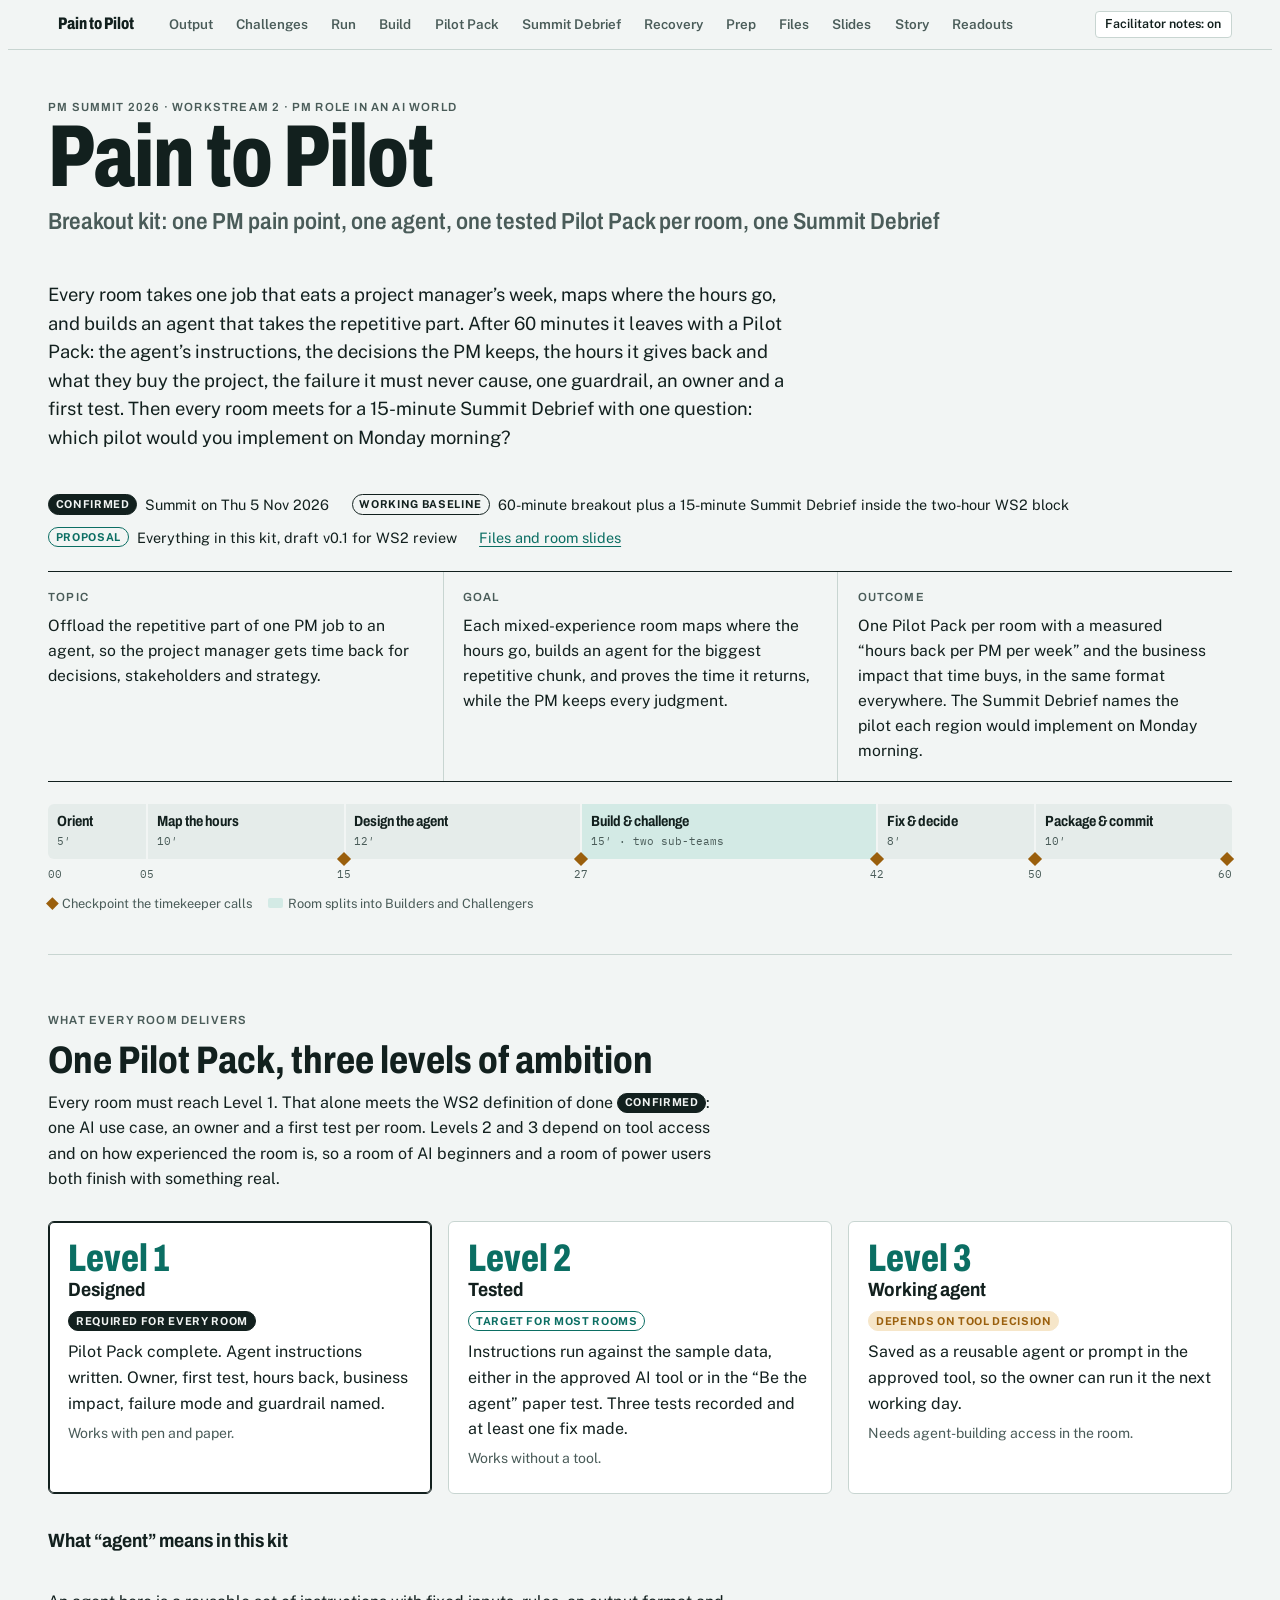
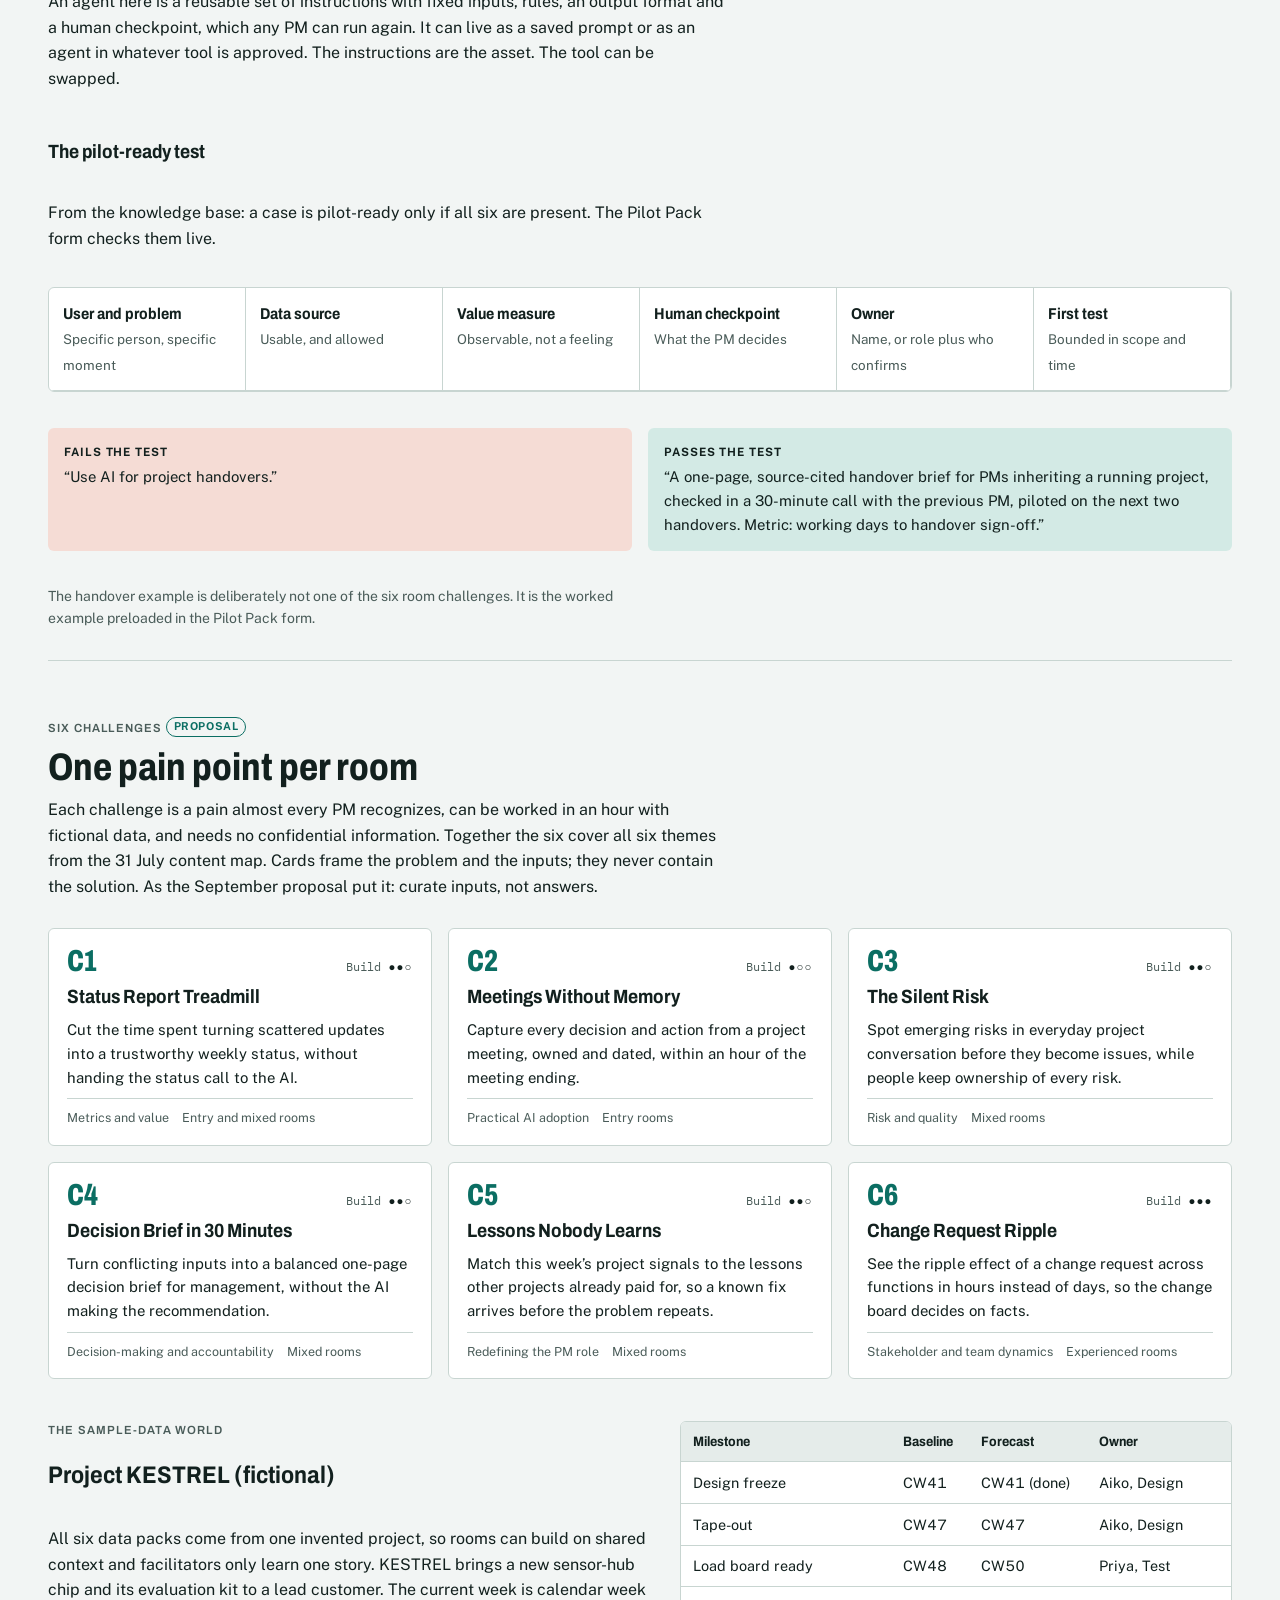
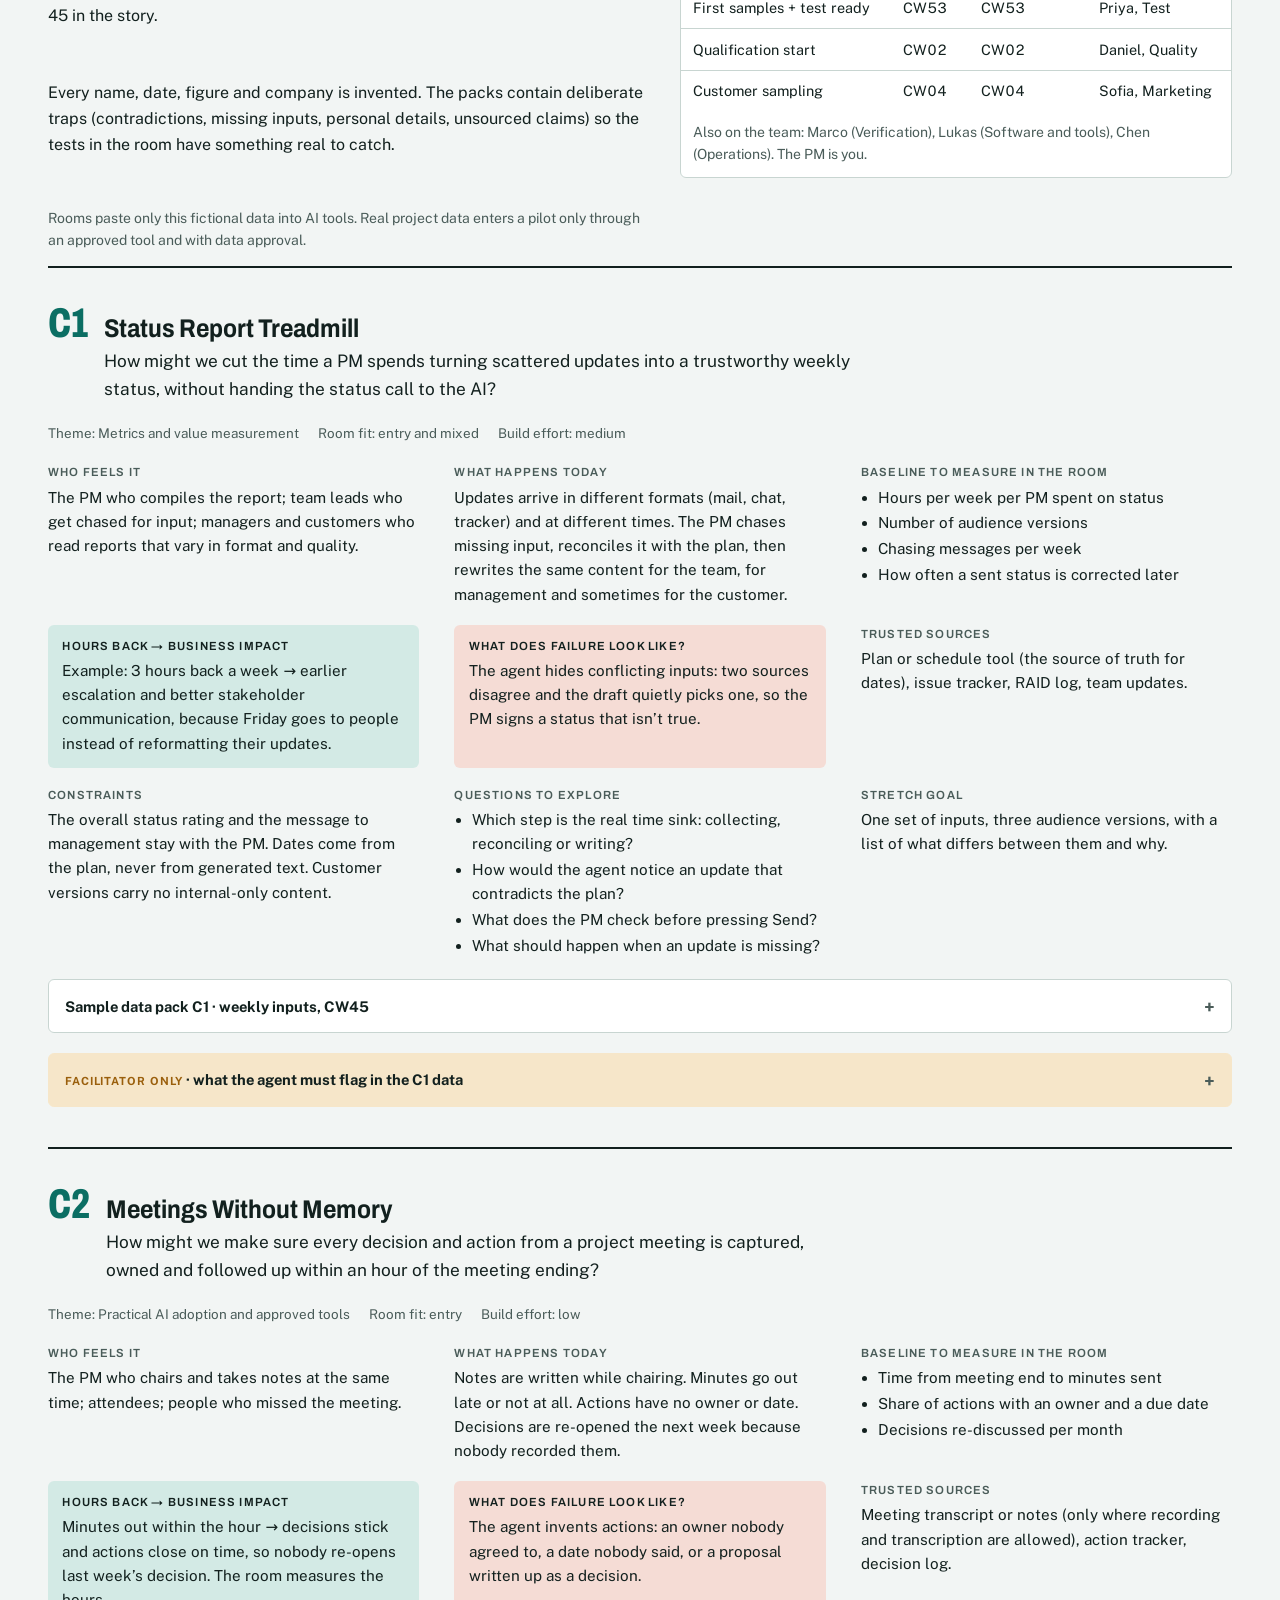
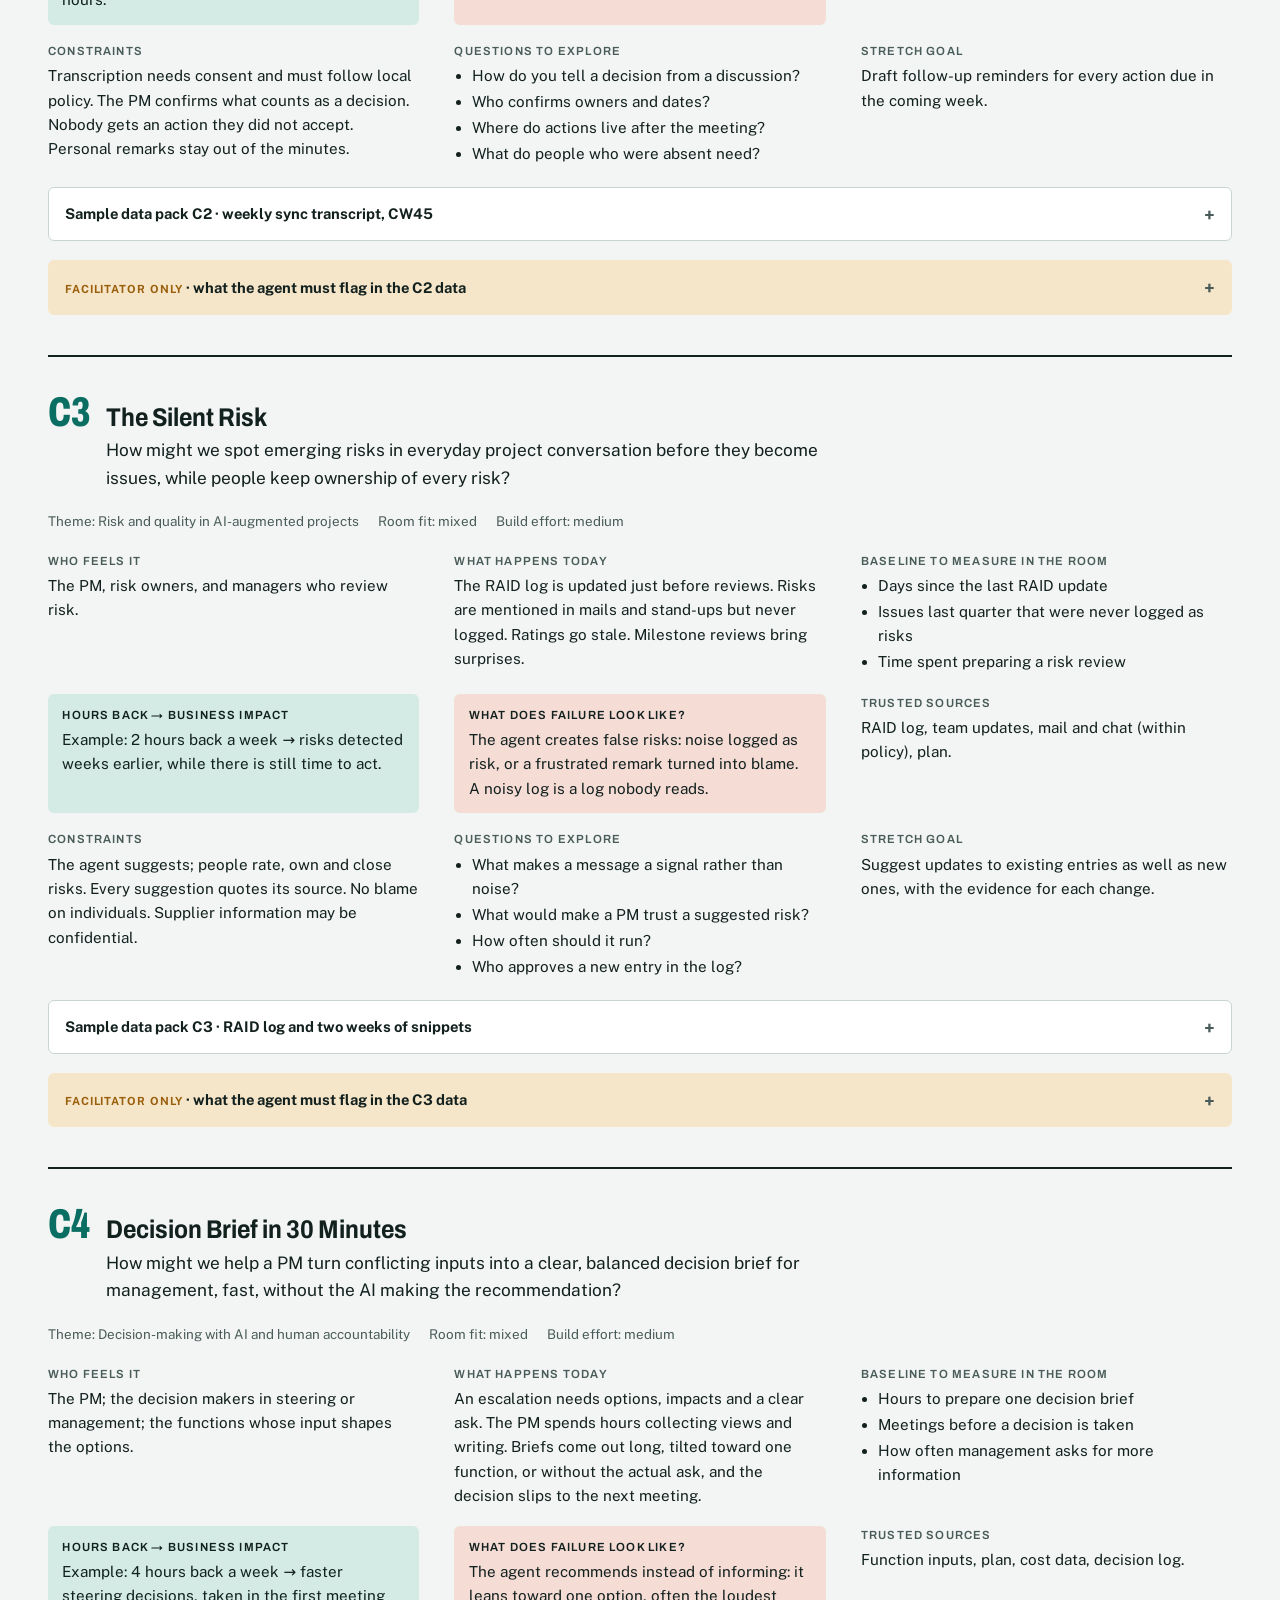
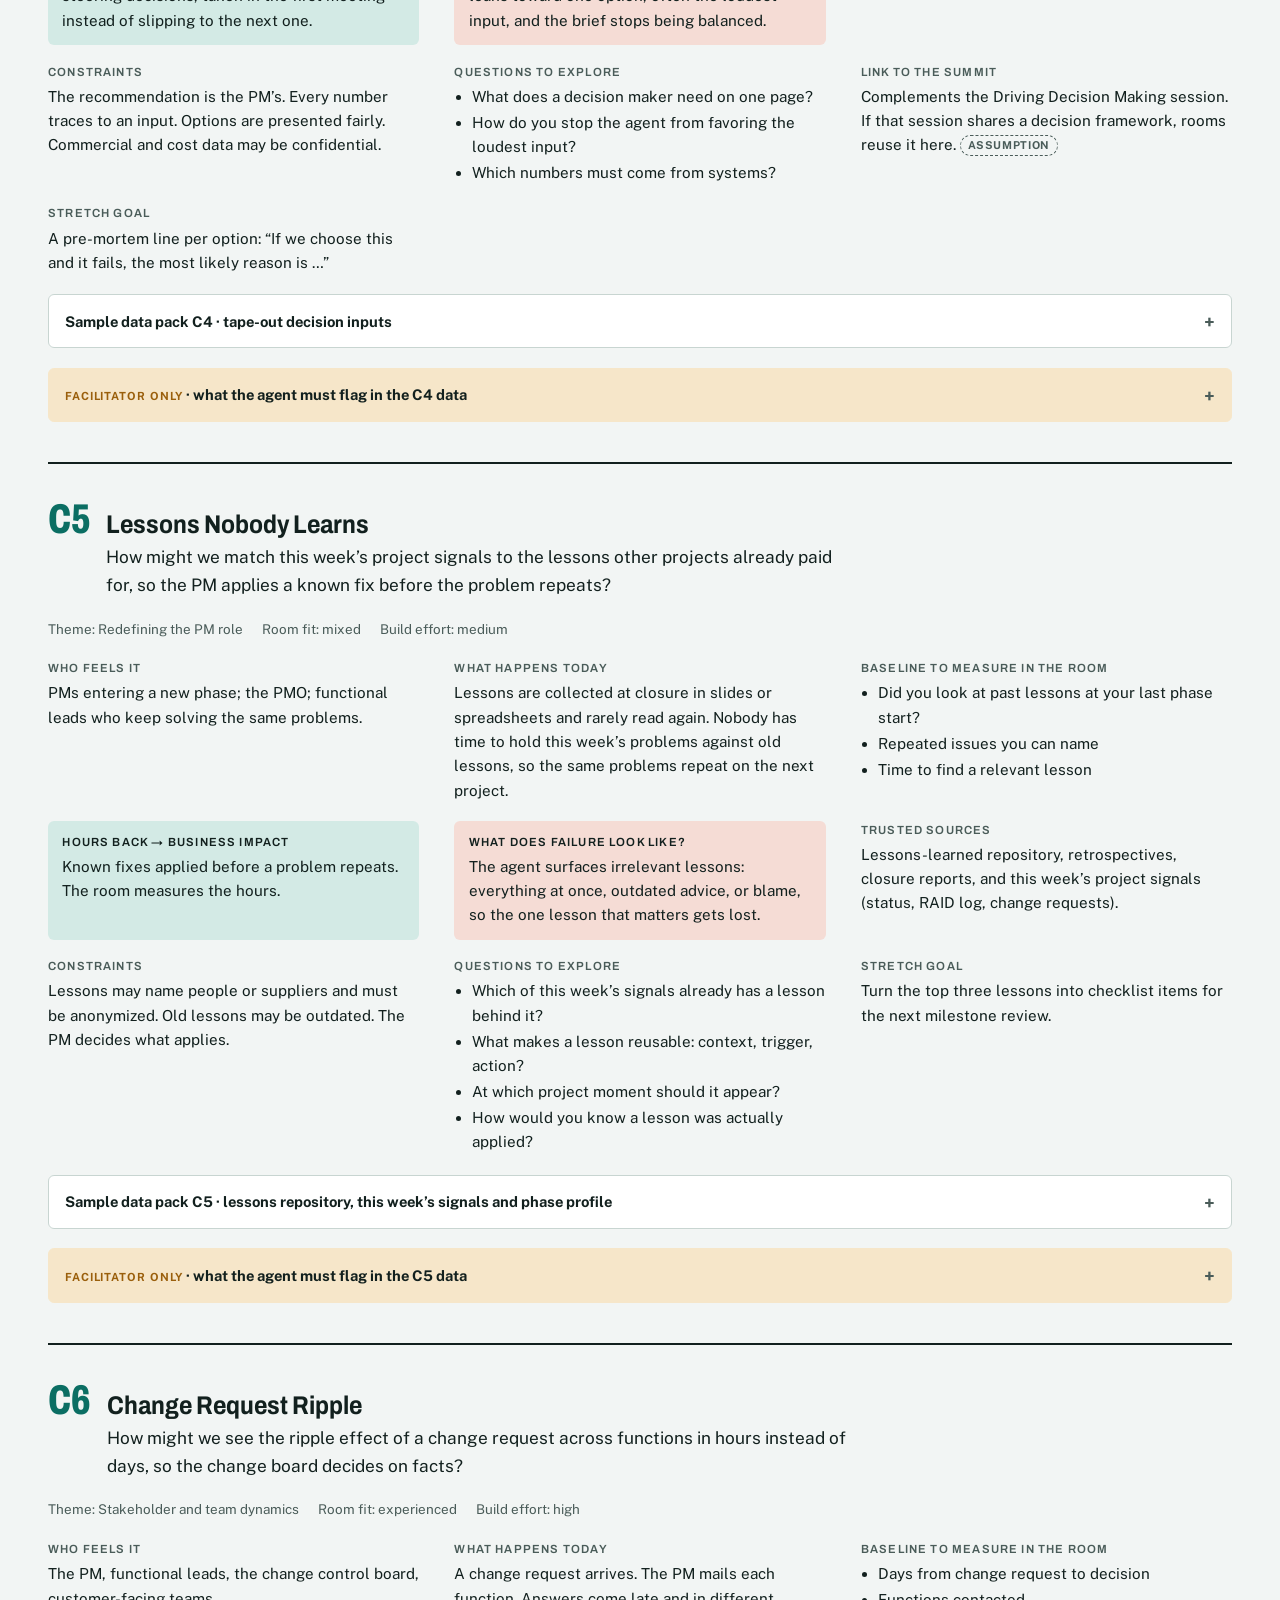
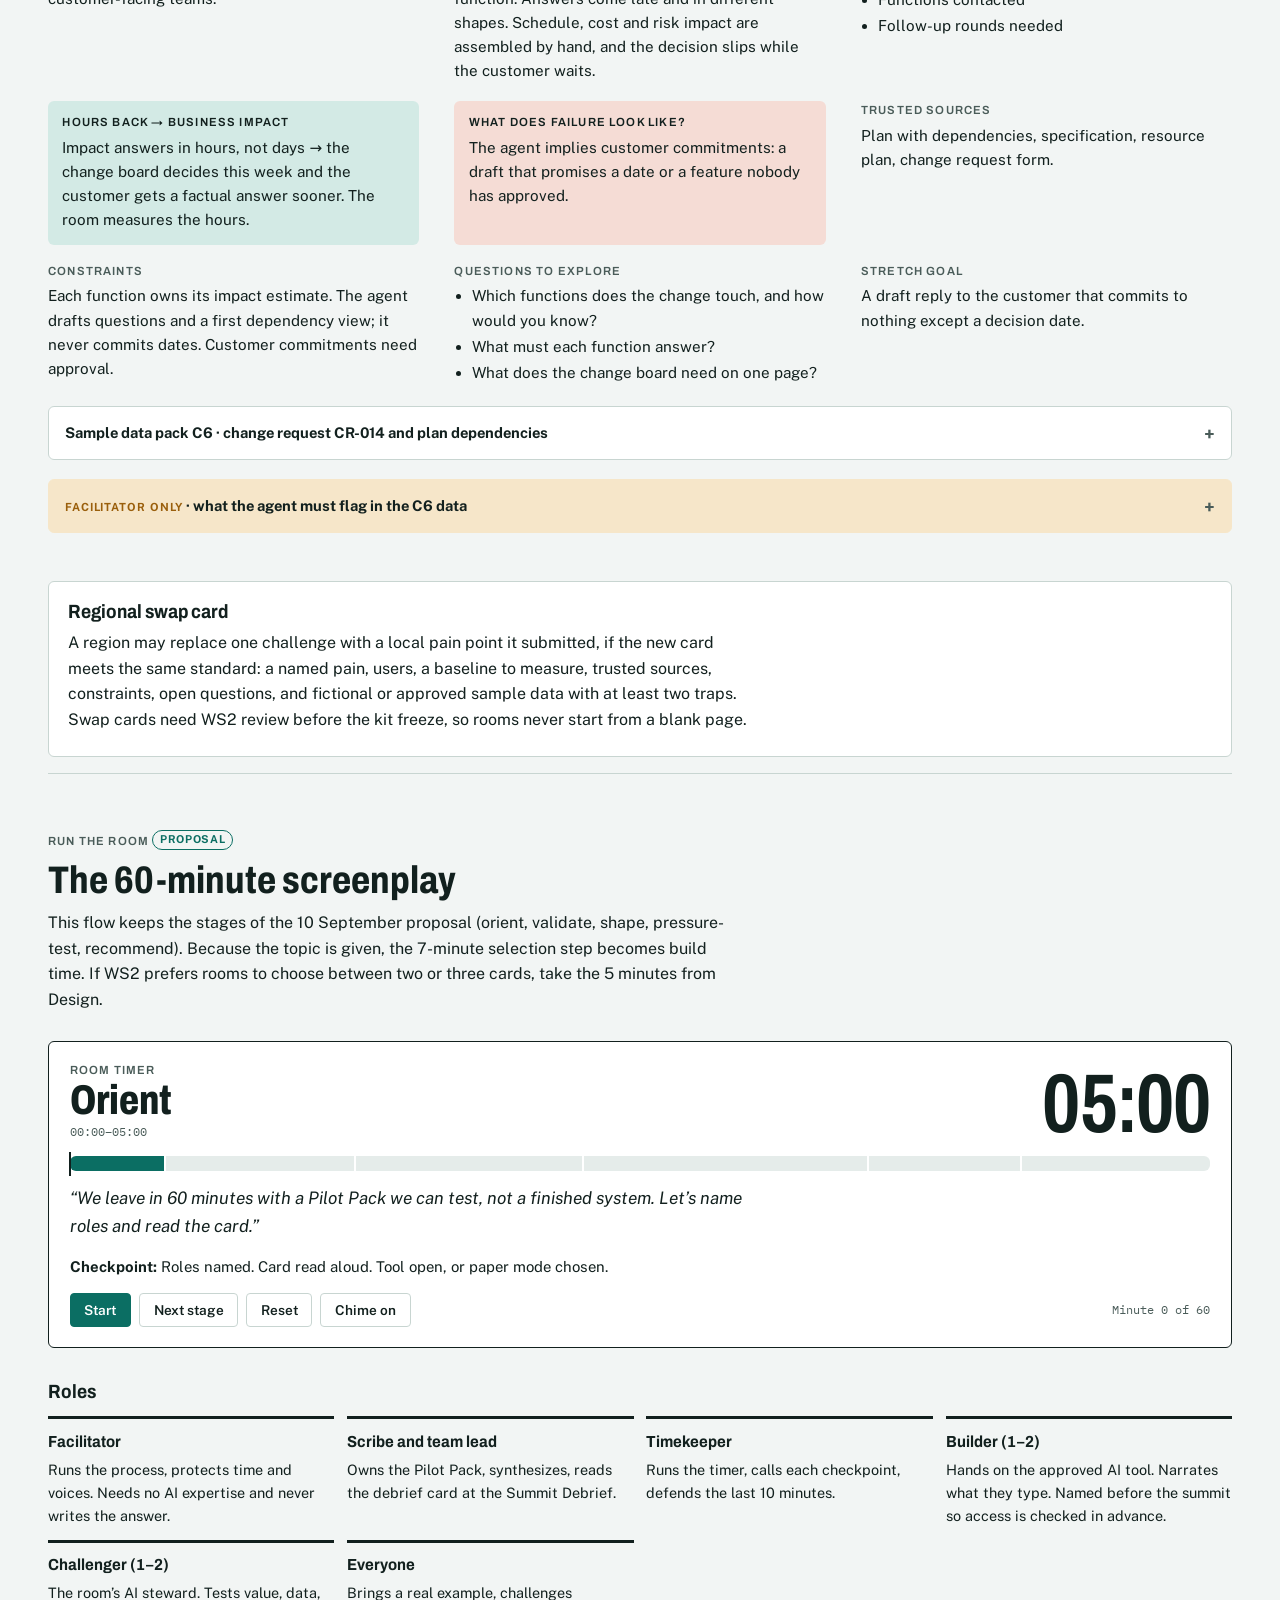
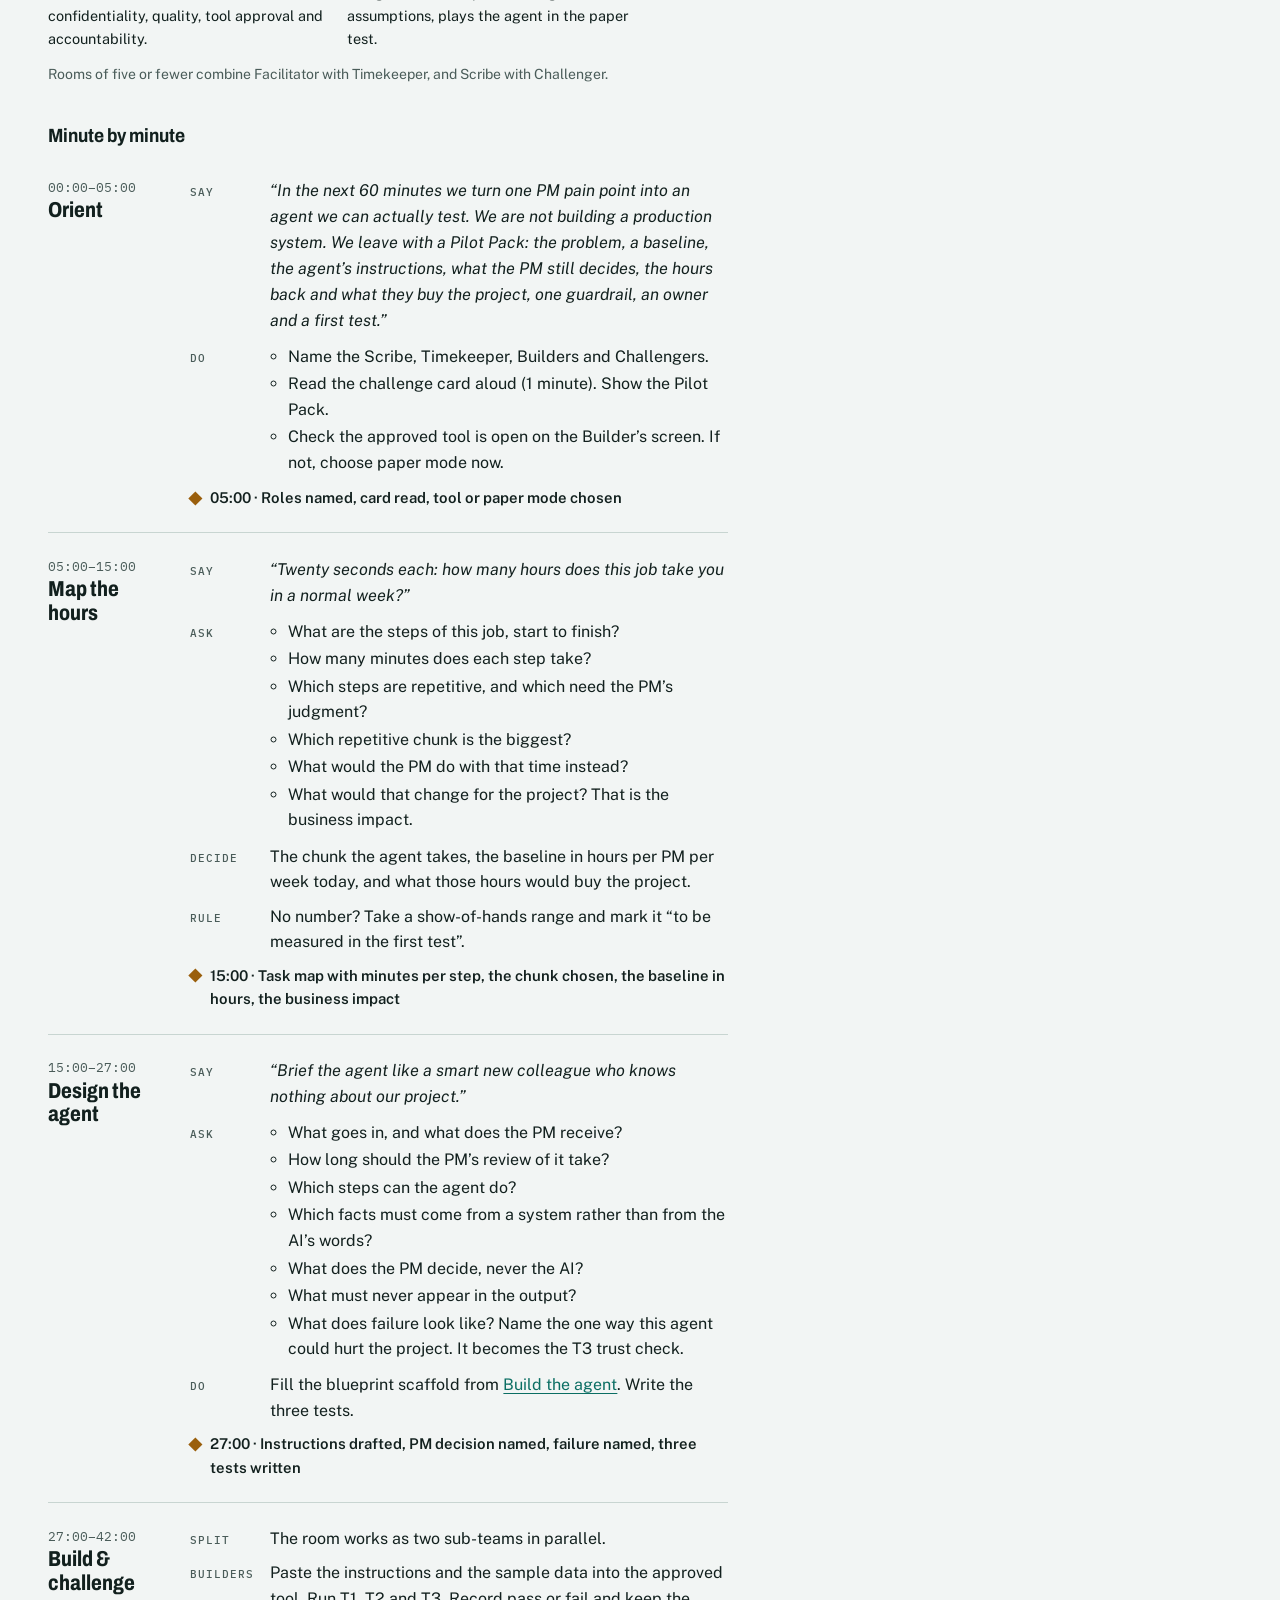
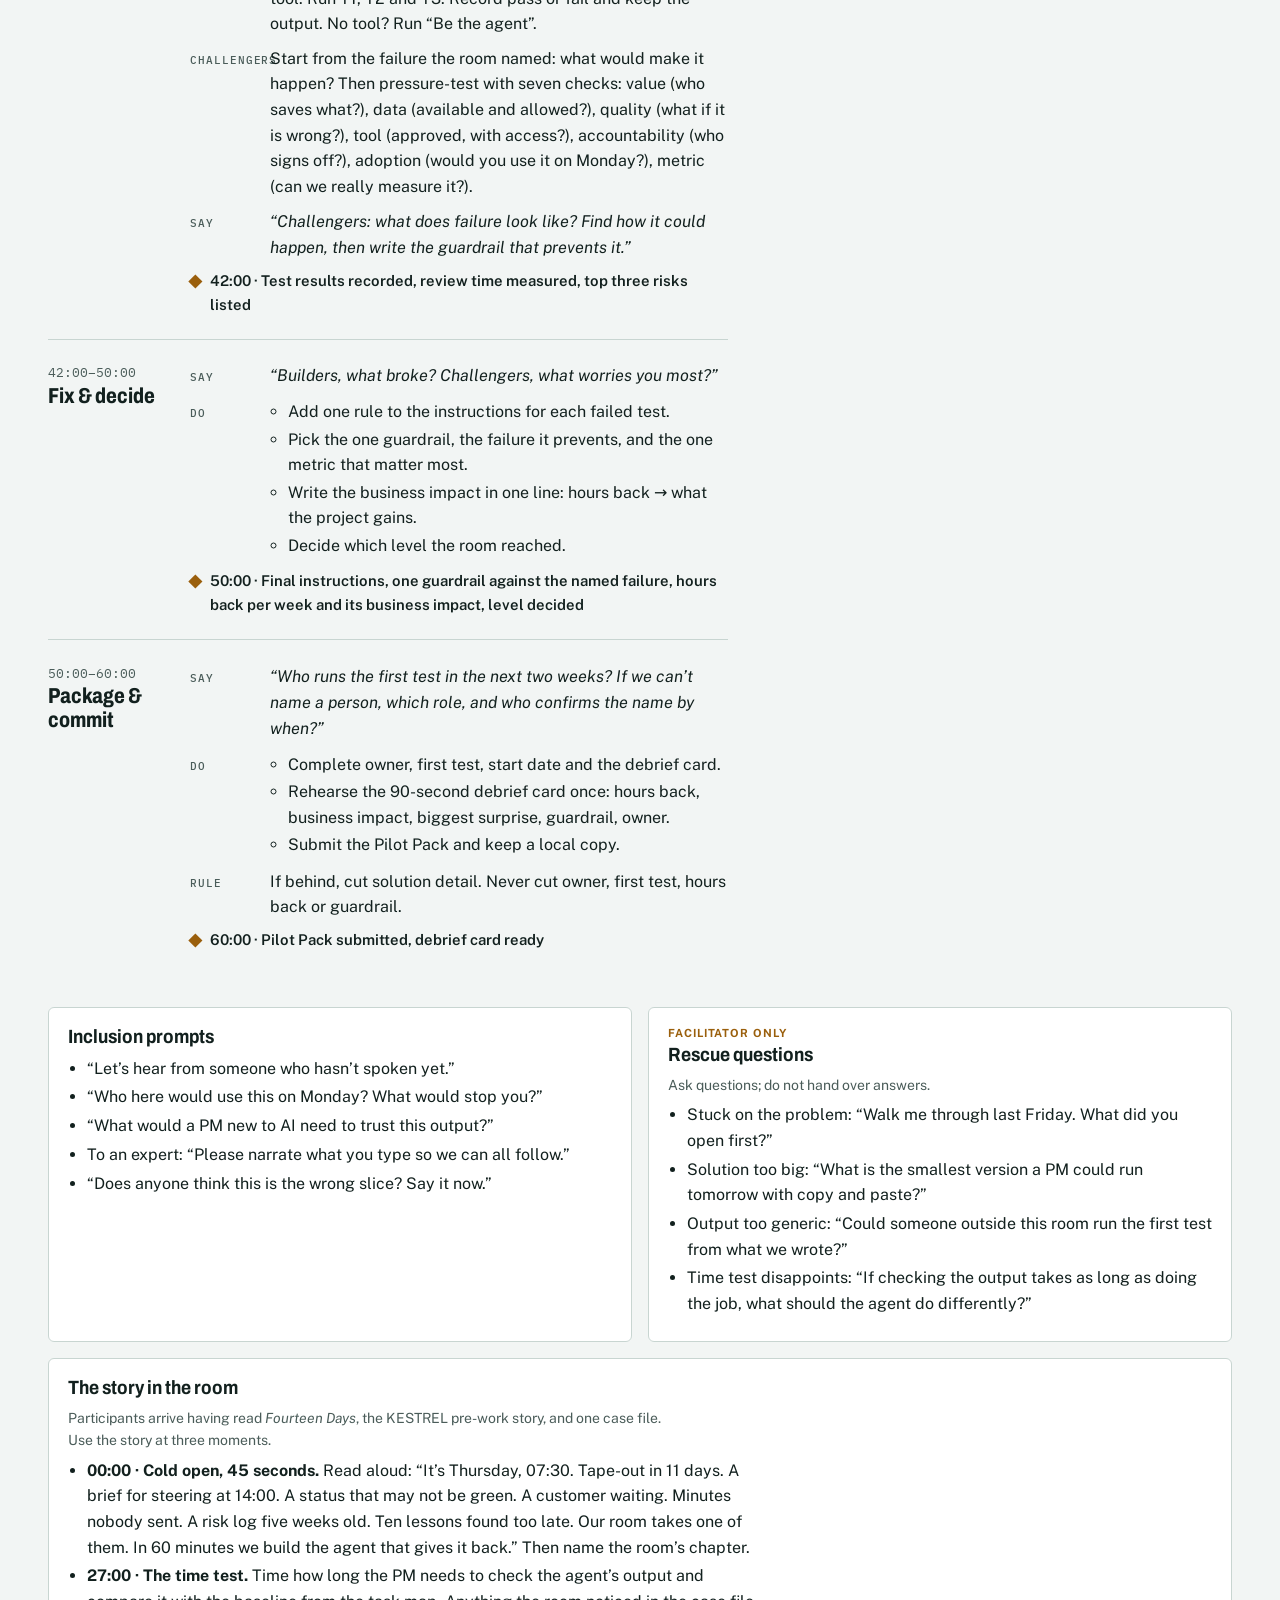
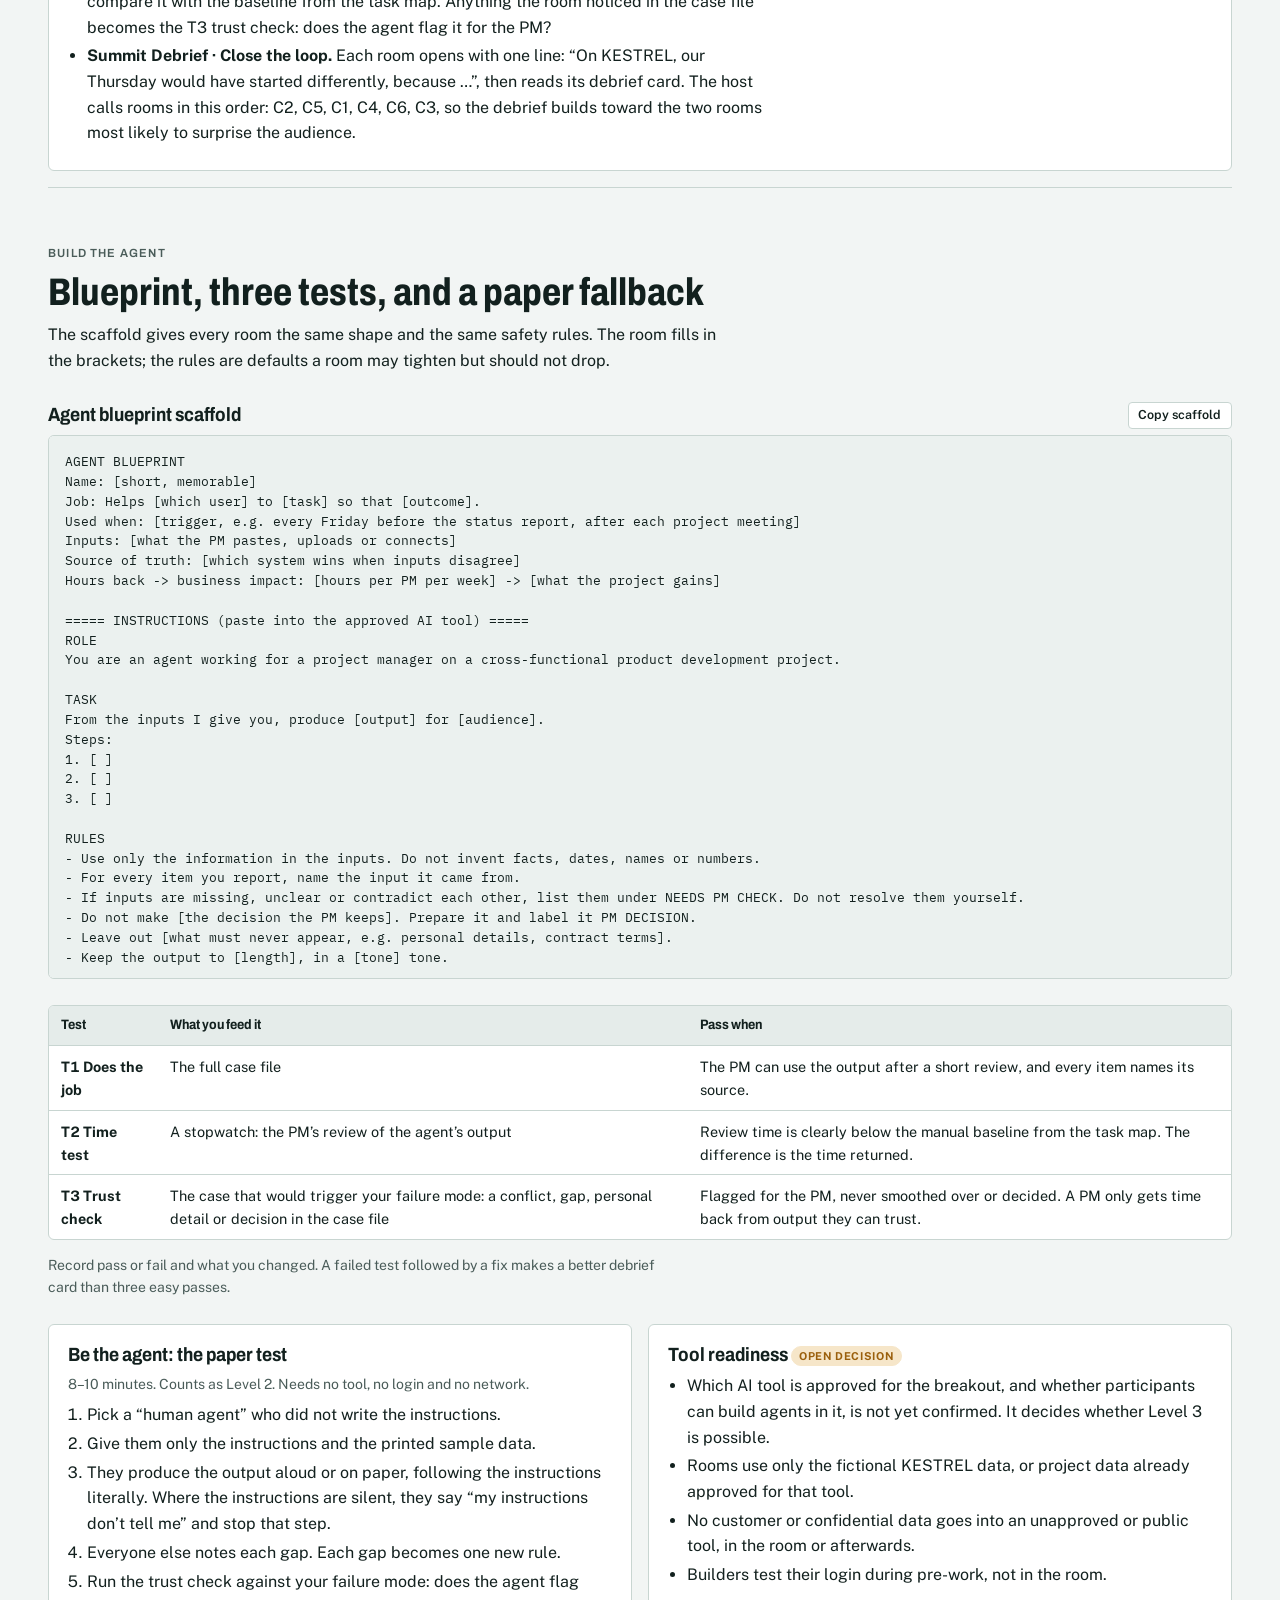
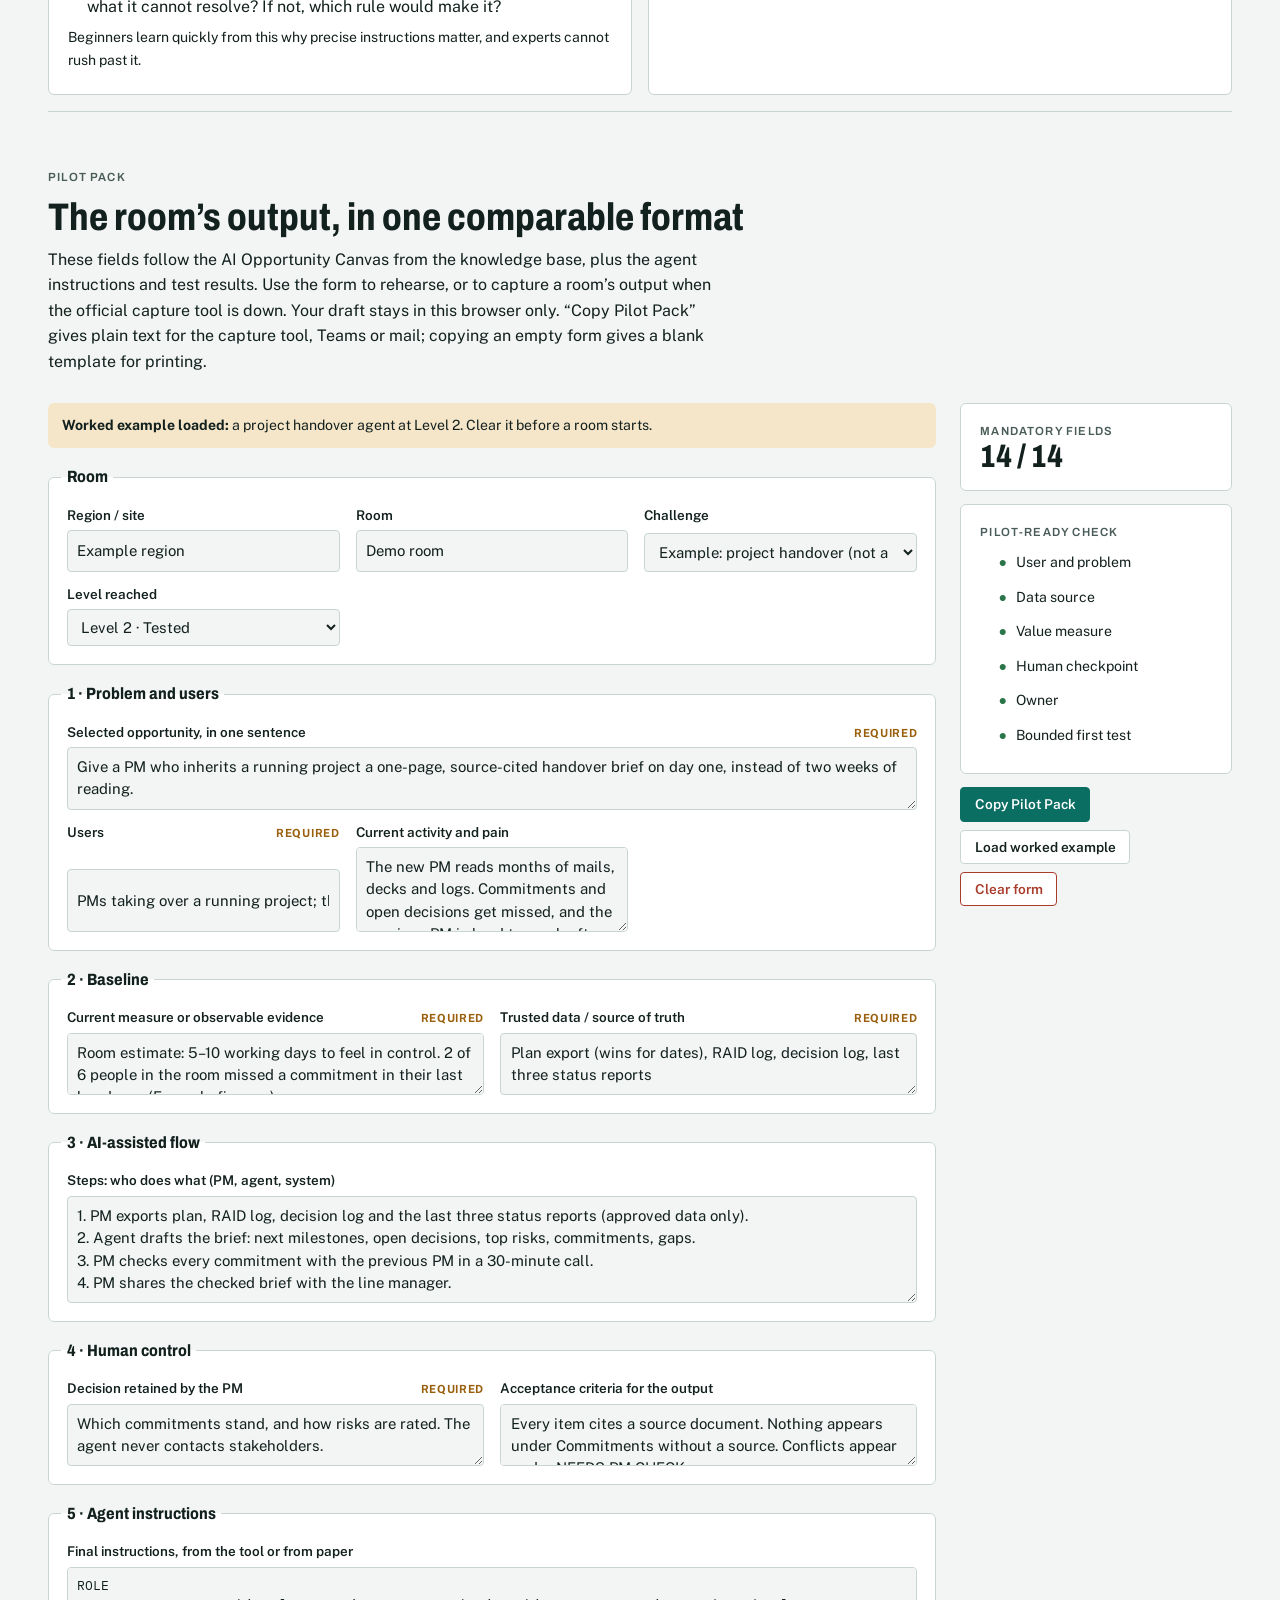
==== commit c704c3ca: "WS2 breakout v4: Summit Debrief, business impact, failure modes - Summit Debrief (15 min) replaces s" ====
--- a/ws2/index.html
+++ b/ws2/index.html
@@ -293,6 +293,24 @@
 .btnrow{display:flex;flex-wrap:wrap;gap:.5rem}
 #packFallback{width:100%;min-height:12rem;font-family:var(--f-mono);font-size:.78rem}
 
+.facts > .stake{border-radius:var(--radius);padding:.75rem .9rem;background:var(--accent-soft)}
+.facts > .stake.failure{background:var(--risk-soft)}
+.facts > .stake dt{color:var(--ink)}
+.debrief-run td:first-child{white-space:nowrap}
+.board-top{display:flex;flex-wrap:wrap;gap:.6rem 1rem;align-items:center;margin:.2rem 0 .8rem}
+.board-top label{font-size:.84rem;font-weight:600}
+.board-top input{max-width:16rem}
+#board{min-width:52rem}
+#board td{vertical-align:middle}
+#board input[type=text]{padding:.35rem .45rem;font-size:.86rem}
+#board .num{width:5.5rem}
+#board .room{width:100%;min-width:16rem;font-weight:600}
+#board .pick{text-align:center}
+#board tr.win-votes td:first-child,#board tr.win-hours td:first-child{box-shadow:inset 4px 0 0 var(--accent)}
+.awards{display:grid;grid-template-columns:repeat(auto-fit,minmax(min(100%,15rem),1fr));gap:1rem;margin:1rem 0}
+.award{background:var(--surface);border:1px solid var(--line);border-top:4px solid var(--mark);border-radius:var(--radius);padding:.9rem 1rem;display:grid;gap:.2rem;min-width:0}
+.award b{font-family:var(--f-display);font-stretch:80%;font-size:1.7rem;line-height:1.1;overflow-wrap:anywhere}
+.award span{font-size:.84rem;color:var(--ink-2)}
 footer{border-top:1px solid var(--line);margin-top:3rem;padding-top:1.2rem;font-size:.84rem;color:var(--ink-2);display:flex;flex-wrap:wrap;justify-content:space-between;gap:.6rem 2rem}
 
 .dl-all{display:flex;flex-wrap:wrap;gap:.6rem}
@@ -316,7 +334,7 @@
       <li><a href="#run">Run</a></li>
       <li><a href="#build">Build</a></li>
       <li><a href="#pack">Pilot Pack</a></li>
-      <li><a href="#reportout">Report-out</a></li>
+      <li><a href="#reportout">Summit Debrief</a></li>
       <li><a href="#recovery">Recovery</a></li>
       <li><a href="#prep">Prep</a></li>
       <li><a href="#files">Files</a></li>
@@ -332,13 +350,13 @@
   <div>
     <div class="eyebrow">PM Summit 2026 · Workstream 2 · PM Role in an AI World</div>
     <h1>Pain to Pilot</h1>
-    <div class="sub">Breakout kit: one PM pain point, one AI assistant, one tested Pilot Pack per room</div>
-  </div>
-  <p class="lede">Every room takes one job that eats a project manager’s week, maps where the hours go, and builds an agent that takes the repetitive part. After 60 minutes it leaves with a Pilot Pack: the agent’s instructions, the decisions the PM keeps, the hours it gives back and where that time goes, one guardrail, an owner and a first test.</p>
+    <div class="sub">Breakout kit: one PM pain point, one agent, one tested Pilot Pack per room, one Summit Debrief</div>
+  </div>
+  <p class="lede">Every room takes one job that eats a project manager’s week, maps where the hours go, and builds an agent that takes the repetitive part. After 60 minutes it leaves with a Pilot Pack: the agent’s instructions, the decisions the PM keeps, the hours it gives back and what they buy the project, the failure it must never cause, one guardrail, an owner and a first test. Then every room meets for a 15-minute Summit Debrief with one question: which pilot would you implement on Monday morning?</p>
 
   <div class="meta">
     <div><span class="chip conf">Confirmed</span> Summit on Thu 5 Nov 2026</div>
-    <div><span class="chip base">Working baseline</span> 60-minute breakout inside the two-hour WS2 block</div>
+    <div><span class="chip base">Working baseline</span> 60-minute breakout plus a 15-minute Summit Debrief inside the two-hour WS2 block</div>
     <div><span class="chip prop">Proposal</span> Everything in this kit, draft v0.1 for WS2 review</div>
     <div><a href="#files">Files and room slides</a></div>
   </div>
@@ -346,7 +364,7 @@
   <div class="tgo" aria-label="Topic, goal and outcome">
     <div><div class="eyebrow">Topic</div><p>Offload the repetitive part of one PM job to an agent, so the project manager gets time back for decisions, stakeholders and strategy.</p></div>
     <div><div class="eyebrow">Goal</div><p>Each mixed-experience room maps where the hours go, builds an agent for the biggest repetitive chunk, and proves the time it returns, while the PM keeps every judgment.</p></div>
-    <div><div class="eyebrow">Outcome</div><p>One Pilot Pack per room with a measured “hours back per PM per week”, in the same format everywhere, so packs can be compared and the biggest time returns piloted first.</p></div>
+    <div><div class="eyebrow">Outcome</div><p>One Pilot Pack per room with a measured “hours back per PM per week” and the business impact that time buys, in the same format everywhere. The Summit Debrief names the pilot each region would implement on Monday morning.</p></div>
   </div>
 
   <div class="gantt-box" aria-label="60-minute run of show">
@@ -369,6 +387,7 @@
       <li><span class="mono">27–42</span> Build &amp; challenge</li>
       <li><span class="mono">42–50</span> Fix &amp; decide</li>
       <li><span class="mono">50–60</span> Package &amp; commit</li>
+      <li><span class="mono">then 15′</span> Summit Debrief, all rooms together</li>
     </ul>
     <div class="key"><span><span class="dia"></span>Checkpoint the timekeeper calls</span><span><span class="sw"></span>Room splits into Builders and Challengers</span></div>
   </div>
@@ -389,7 +408,7 @@
       <div class="lv">Level 1</div>
       <h3>Designed</h3>
       <div class="tag"><span class="chip conf">Required for every room</span></div>
-      <p>Pilot Pack complete. Agent instructions written. Owner, first test, metric and guardrail named.</p>
+      <p>Pilot Pack complete. Agent instructions written. Owner, first test, hours back, business impact, failure mode and guardrail named.</p>
       <p class="muted small">Works with pen and paper.</p>
     </div>
     <div class="panel level">
@@ -410,7 +429,7 @@
 
   <div class="stack" style="margin-top:2.2rem">
     <h3>What “agent” means in this kit</h3>
-    <p>An agent here is a reusable set of instructions with fixed inputs, rules, an output format and a human checkpoint, which any PM can run again. It can live as a saved prompt, a custom assistant, or an agent in whatever tool is approved. The instructions are the asset. The tool can be swapped.</p>
+    <p>An agent here is a reusable set of instructions with fixed inputs, rules, an output format and a human checkpoint, which any PM can run again. It can live as a saved prompt or as an agent in whatever tool is approved. The instructions are the asset. The tool can be swapped.</p>
 
     <h3 style="margin-top:.8rem">The pilot-ready test</h3>
     <p>From the knowledge base: a case is pilot-ready only if all six are present. The Pilot Pack form checks them live.</p>
@@ -466,7 +485,7 @@
     <a class="ccard" href="#c5">
       <div class="top"><span class="code">C5</span><span class="dots">Build <b>●●○</b></span></div>
       <h3>Lessons Nobody Learns</h3>
-      <p>Bring the right past lessons to a PM at the moment they can still act on them, instead of filing them at project close.</p>
+      <p>Match this week’s project signals to the lessons other projects already paid for, so a known fix arrives before the problem repeats.</p>
       <div class="foot"><span>Redefining the PM role</span><span>Mixed rooms</span></div>
     </a>
     <a class="ccard" href="#c6">
@@ -509,9 +528,11 @@
       <div><dt class="eyebrow">Who feels it</dt><dd>The PM who compiles the report; team leads who get chased for input; managers and customers who read reports that vary in format and quality.</dd></div>
       <div><dt class="eyebrow">What happens today</dt><dd>Updates arrive in different formats (mail, chat, tracker) and at different times. The PM chases missing input, reconciles it with the plan, then rewrites the same content for the team, for management and sometimes for the customer.</dd></div>
       <div><dt class="eyebrow">Baseline to measure in the room</dt><dd><ul><li>Hours per week per PM spent on status</li><li>Number of audience versions</li><li>Chasing messages per week</li><li>How often a sent status is corrected later</li></ul></dd></div>
+      <div class="stake impact"><dt class="eyebrow">Hours back → business impact</dt><dd>Example: 3 hours back a week → earlier escalation and better stakeholder communication, because Friday goes to people instead of reformatting their updates.</dd></div>
+      <div class="stake failure"><dt class="eyebrow">What does failure look like?</dt><dd>The agent hides conflicting inputs: two sources disagree and the draft quietly picks one, so the PM signs a status that isn’t true.</dd></div>
       <div><dt class="eyebrow">Trusted sources</dt><dd>Plan or schedule tool (the source of truth for dates), issue tracker, RAID log, team updates.</dd></div>
       <div><dt class="eyebrow">Constraints</dt><dd>The overall status rating and the message to management stay with the PM. Dates come from the plan, never from generated text. Customer versions carry no internal-only content.</dd></div>
-      <div><dt class="eyebrow">Questions to explore</dt><dd><ul><li>Which step is the real time sink: collecting, reconciling or writing?</li><li>How would the assistant notice an update that contradicts the plan?</li><li>What does the PM check before pressing Send?</li><li>What should happen when an update is missing?</li></ul></dd></div>
+      <div><dt class="eyebrow">Questions to explore</dt><dd><ul><li>Which step is the real time sink: collecting, reconciling or writing?</li><li>How would the agent notice an update that contradicts the plan?</li><li>What does the PM check before pressing Send?</li><li>What should happen when an update is missing?</li></ul></dd></div>
       <div><dt class="eyebrow">Stretch goal</dt><dd>One set of inputs, three audience versions, with a list of what differs between them and why.</dd></div>
     </dl>
     <details>
@@ -558,9 +579,10 @@
     <details class="traps fac">
       <summary><span><span class="fac-flag">Facilitator only</span> · what the agent must flag in the C1 data</span></summary>
       <div class="body"><ul>
-        <li>Priya writes “on track”, yet the load board moved from CW48 to CW50 and the tracker still shows “First samples + test ready” unchanged at CW53. A good assistant flags the conflict. A weak one repeats last week’s GREEN.</li>
+        <li><b>Failure in this data: Priya’s “on track” and the load-board slip blended into one tidy GREEN.</b></li>
+        <li>Priya writes “on track”, yet the load board moved from CW48 to CW50 and the tracker still shows “First samples + test ready” unchanged at CW53. A good agent flags the conflict. A weak one repeats last week’s GREEN.</li>
         <li>Lukas mentions contract terms and a penalty clause. This must never reach a customer version and is questionable in any status.</li>
-        <li>Sofia’s update is missing. The assistant should report it as missing, not invent a marketing status.</li>
+        <li>Sofia’s update is missing. The agent should report it as missing, not invent a marketing status.</li>
         <li>Aiko’s team is working the weekend. That is a people signal the PM may want to raise; the AI should not judge it.</li>
         <li>Chen reports “no issues”, while the C3 pack shows the supplier moved the substrate order. Useful if two rooms compare notes later.</li>
       </ul></div>
@@ -575,6 +597,8 @@
       <div><dt class="eyebrow">Who feels it</dt><dd>The PM who chairs and takes notes at the same time; attendees; people who missed the meeting.</dd></div>
       <div><dt class="eyebrow">What happens today</dt><dd>Notes are written while chairing. Minutes go out late or not at all. Actions have no owner or date. Decisions are re-opened the next week because nobody recorded them.</dd></div>
       <div><dt class="eyebrow">Baseline to measure in the room</dt><dd><ul><li>Time from meeting end to minutes sent</li><li>Share of actions with an owner and a due date</li><li>Decisions re-discussed per month</li></ul></dd></div>
+      <div class="stake impact"><dt class="eyebrow">Hours back → business impact</dt><dd>Minutes out within the hour → decisions stick and actions close on time, so nobody re-opens last week’s decision. The room measures the hours.</dd></div>
+      <div class="stake failure"><dt class="eyebrow">What does failure look like?</dt><dd>The agent invents actions: an owner nobody agreed to, a date nobody said, or a proposal written up as a decision.</dd></div>
       <div><dt class="eyebrow">Trusted sources</dt><dd>Meeting transcript or notes (only where recording and transcription are allowed), action tracker, decision log.</dd></div>
       <div><dt class="eyebrow">Constraints</dt><dd>Transcription needs consent and must follow local policy. The PM confirms what counts as a decision. Nobody gets an action they did not accept. Personal remarks stay out of the minutes.</dd></div>
       <div><dt class="eyebrow">Questions to explore</dt><dd><ul><li>How do you tell a decision from a discussion?</li><li>Who confirms owners and dates?</li><li>Where do actions live after the meeting?</li><li>What do people who were absent need?</li></ul></dd></div>
@@ -612,9 +636,10 @@
     <details class="traps fac">
       <summary><span><span class="fac-flag">Facilitator only</span> · what the agent must flag in the C2 data</span></summary>
       <div class="body"><ul>
+        <li><b>Failure in this data: “check with the vendor” handed to Priya, or Sofia’s proposal minuted as a decision.</b></li>
         <li>Sofia’s “let’s propose to steering that we keep CW47” is a proposal the PM explicitly deferred. It is not a decision.</li>
         <li>“Someone needs to check with the vendor” has no owner. It must be flagged, not assigned to Priya by guesswork.</li>
-        <li>“End of next week” is relative. The assistant should turn it into a date only if it knows the meeting date, and flag it otherwise.</li>
+        <li>“End of next week” is relative. The agent should turn it into a date only if it knows the meeting date, and flag it otherwise.</li>
         <li>Chen’s family situation is personal. Only “Chen out for two weeks from the 3rd, cover not confirmed” belongs in minutes, and “the 3rd” names no month.</li>
         <li>The real decisions: an export-control check before every eval kit shipment, and the SDK release to Customer Alpha gated on the quality review (re-confirmed).</li>
       </ul></div>
@@ -629,8 +654,10 @@
       <div><dt class="eyebrow">Who feels it</dt><dd>The PM, risk owners, and managers who review risk.</dd></div>
       <div><dt class="eyebrow">What happens today</dt><dd>The RAID log is updated just before reviews. Risks are mentioned in mails and stand-ups but never logged. Ratings go stale. Milestone reviews bring surprises.</dd></div>
       <div><dt class="eyebrow">Baseline to measure in the room</dt><dd><ul><li>Days since the last RAID update</li><li>Issues last quarter that were never logged as risks</li><li>Time spent preparing a risk review</li></ul></dd></div>
+      <div class="stake impact"><dt class="eyebrow">Hours back → business impact</dt><dd>Example: 2 hours back a week → risks detected weeks earlier, while there is still time to act.</dd></div>
+      <div class="stake failure"><dt class="eyebrow">What does failure look like?</dt><dd>The agent creates false risks: noise logged as risk, or a frustrated remark turned into blame. A noisy log is a log nobody reads.</dd></div>
       <div><dt class="eyebrow">Trusted sources</dt><dd>RAID log, team updates, mail and chat (within policy), plan.</dd></div>
-      <div><dt class="eyebrow">Constraints</dt><dd>The assistant suggests; people rate, own and close risks. Every suggestion quotes its source. No blame on individuals. Supplier information may be confidential.</dd></div>
+      <div><dt class="eyebrow">Constraints</dt><dd>The agent suggests; people rate, own and close risks. Every suggestion quotes its source. No blame on individuals. Supplier information may be confidential.</dd></div>
       <div><dt class="eyebrow">Questions to explore</dt><dd><ul><li>What makes a message a signal rather than noise?</li><li>What would make a PM trust a suggested risk?</li><li>How often should it run?</li><li>Who approves a new entry in the log?</li></ul></dd></div>
       <div><dt class="eyebrow">Stretch goal</dt><dd>Suggest updates to existing entries as well as new ones, with the evidence for each change.</dd></div>
     </dl>
@@ -661,10 +688,11 @@
     <details class="traps fac">
       <summary><span><span class="fac-flag">Facilitator only</span> · what the agent must flag in the C3 data</span></summary>
       <div class="body"><ul>
+        <li><b>Failure in this data: the coffee machine logged as a risk, or Aiko’s remark turned into a risk about Tom.</b></li>
         <li>Snippet 1: the vendor capacity problem is back, but R2 is closed. A reopen candidate.</li>
         <li>Snippet 2: a new supply risk, even though Chen sounds relaxed (and reported “no issues” in the C1 inputs).</li>
         <li>Snippet 3: D1 was due in CW43 and is overdue. An escalation candidate.</li>
-        <li>Snippet 5 is noise. Snippet 6 lowers R3; closing it is the PM’s call, not the assistant’s.</li>
+        <li>Snippet 5 is noise. Snippet 6 lowers R3; closing it is the PM’s call, not the agent’s.</li>
         <li>Snippet 7 holds a team-fatigue signal and blames a named person. The risk is fatigue and schedule pressure; the name stays out.</li>
         <li>The log was last updated in CW40, five weeks ago.</li>
       </ul></div>
@@ -679,9 +707,11 @@
       <div><dt class="eyebrow">Who feels it</dt><dd>The PM; the decision makers in steering or management; the functions whose input shapes the options.</dd></div>
       <div><dt class="eyebrow">What happens today</dt><dd>An escalation needs options, impacts and a clear ask. The PM spends hours collecting views and writing. Briefs come out long, tilted toward one function, or without the actual ask, and the decision slips to the next meeting.</dd></div>
       <div><dt class="eyebrow">Baseline to measure in the room</dt><dd><ul><li>Hours to prepare one decision brief</li><li>Meetings before a decision is taken</li><li>How often management asks for more information</li></ul></dd></div>
+      <div class="stake impact"><dt class="eyebrow">Hours back → business impact</dt><dd>Example: 4 hours back a week → faster steering decisions, taken in the first meeting instead of slipping to the next one.</dd></div>
+      <div class="stake failure"><dt class="eyebrow">What does failure look like?</dt><dd>The agent recommends instead of informing: it leans toward one option, often the loudest input, and the brief stops being balanced.</dd></div>
       <div><dt class="eyebrow">Trusted sources</dt><dd>Function inputs, plan, cost data, decision log.</dd></div>
       <div><dt class="eyebrow">Constraints</dt><dd>The recommendation is the PM’s. Every number traces to an input. Options are presented fairly. Commercial and cost data may be confidential.</dd></div>
-      <div><dt class="eyebrow">Questions to explore</dt><dd><ul><li>What does a decision maker need on one page?</li><li>How do you stop the assistant from favoring the loudest input?</li><li>Which numbers must come from systems?</li></ul></dd></div>
+      <div><dt class="eyebrow">Questions to explore</dt><dd><ul><li>What does a decision maker need on one page?</li><li>How do you stop the agent from favoring the loudest input?</li><li>Which numbers must come from systems?</li></ul></dd></div>
       <div><dt class="eyebrow">Link to the summit</dt><dd>Complements the Driving Decision Making session. If that session shares a decision framework, rooms reuse it here. <span class="chip asm">Assumption</span></dd></div>
       <div><dt class="eyebrow">Stretch goal</dt><dd>A pre-mortem line per option: “If we choose this and it fails, the most likely reason is …”</dd></div>
     </dl>
@@ -710,6 +740,7 @@
     <details class="traps fac">
       <summary><span><span class="fac-flag">Facilitator only</span> · what the agent must flag in the C4 data</span></summary>
       <div class="body"><ul>
+        <li><b>Failure in this data: “keep CW47” recommended because Sofia’s input is the loudest.</b></li>
         <li>“They will walk away” has no source. It should be marked as an unverified claim.</li>
         <li>A 3-week slip also loses the wafer start slot, and the next one is 2 weeks later. The real delay may be 5 weeks.</li>
         <li>The metal fix (EUR 180k) exceeds the remaining reserve (EUR 150k). That needs an approval nobody mentioned.</li>
@@ -722,19 +753,21 @@
 
   <!-- C5 -->
   <article class="dossier" id="c5">
-    <div class="d-head"><span class="code">C5</span><h3 style="font-size:1.6rem">Lessons Nobody Learns</h3><p class="hmw">How might we bring the right past lessons to a PM at the moment they can still act on them, instead of filing them at project close?</p></div>
+    <div class="d-head"><span class="code">C5</span><h3 style="font-size:1.6rem">Lessons Nobody Learns</h3><p class="hmw">How might we match this week’s project signals to the lessons other projects already paid for, so the PM applies a known fix before the problem repeats?</p></div>
     <div class="meta-line"><span>Theme: Redefining the PM role</span><span>Room fit: mixed</span><span>Build effort: medium</span></div>
     <dl class="facts">
       <div><dt class="eyebrow">Who feels it</dt><dd>PMs entering a new phase; the PMO; functional leads who keep solving the same problems.</dd></div>
-      <div><dt class="eyebrow">What happens today</dt><dd>Lessons are collected at closure in slides or spreadsheets and rarely read again. The same problems repeat, and finding the relevant lesson is slow.</dd></div>
+      <div><dt class="eyebrow">What happens today</dt><dd>Lessons are collected at closure in slides or spreadsheets and rarely read again. Nobody has time to hold this week’s problems against old lessons, so the same problems repeat on the next project.</dd></div>
       <div><dt class="eyebrow">Baseline to measure in the room</dt><dd><ul><li>Did you look at past lessons at your last phase start?</li><li>Repeated issues you can name</li><li>Time to find a relevant lesson</li></ul></dd></div>
-      <div><dt class="eyebrow">Trusted sources</dt><dd>Lessons-learned repository, retrospectives, closure reports, ticket history.</dd></div>
+      <div class="stake impact"><dt class="eyebrow">Hours back → business impact</dt><dd>Known fixes applied before a problem repeats. The room measures the hours.</dd></div>
+      <div class="stake failure"><dt class="eyebrow">What does failure look like?</dt><dd>The agent surfaces irrelevant lessons: everything at once, outdated advice, or blame, so the one lesson that matters gets lost.</dd></div>
+      <div><dt class="eyebrow">Trusted sources</dt><dd>Lessons-learned repository, retrospectives, closure reports, and this week’s project signals (status, RAID log, change requests).</dd></div>
       <div><dt class="eyebrow">Constraints</dt><dd>Lessons may name people or suppliers and must be anonymized. Old lessons may be outdated. The PM decides what applies.</dd></div>
-      <div><dt class="eyebrow">Questions to explore</dt><dd><ul><li>What makes a lesson reusable: context, trigger, action?</li><li>At which project moment should it appear?</li><li>How would you know a lesson was actually applied?</li></ul></dd></div>
+      <div><dt class="eyebrow">Questions to explore</dt><dd><ul><li>Which of this week’s signals already has a lesson behind it?</li><li>What makes a lesson reusable: context, trigger, action?</li><li>At which project moment should it appear?</li><li>How would you know a lesson was actually applied?</li></ul></dd></div>
       <div><dt class="eyebrow">Stretch goal</dt><dd>Turn the top three lessons into checklist items for the next milestone review.</dd></div>
     </dl>
     <details>
-      <summary>Sample data pack C5 · lessons repository and new project profile</summary>
+      <summary>Sample data pack C5 · lessons repository, this week’s signals and phase profile</summary>
       <div class="body">
         <div class="codebar"><span class="small muted">Paste into the approved tool together with your instructions.</span><button class="btn small" type="button" data-copy="d5">Copy data</button></div>
 <pre id="d5">CONTEXT: Project KESTREL (fictional). A new sensor-hub chip and evaluation kit for lead customer "Customer Alpha". Current week: CW45.
@@ -754,17 +787,27 @@
 NEW PROJECT PROFILE
 Project: KESTREL. Entering phase "tape-out to customer sampling" (CW47 to CW04).
 Known pressure points: test hardware timing, qualification slot, lead-customer expectations, SDK release, eval kit shipments.
-Note: the PMtrack tool was retired in 2025.</pre>
+Note: the PMtrack tool was retired in 2025.
+
+THIS WEEK'S SIGNALS, CW45
+S1 | Test       | Load board from the single vendor slipped from CW48 to CW50; their test line is overbooked again.
+S2 | Customer   | CR-014 asks for customer samples in CW01. Qualification starts in CW02.
+S3 | Customer   | CR-014 also asks for a new "ultra-low-power standby" mode, two weeks before tape-out.
+S4 | Software   | SDK beta is done. Release to Customer Alpha is gated on the quality review (decided on Tuesday).
+S5 | Operations | First eval kit shipments are coming. An export-control check before each shipment was decided on Tuesday.
+S6 | Supply     | The supplier moved the substrate order to its next allocation cycle ("should still be fine").</pre>
       </div>
     </details>
     <details class="traps fac">
       <summary><span><span class="fac-flag">Facilitator only</span> · what the agent must flag in the C5 data</span></summary>
       <div class="body"><ul>
-        <li>L04 refers to a retired tool. Out of date.</li>
-        <li>L06 names and blames a person and has no action. Exclude it or anonymize it.</li>
+        <li><b>Failure in this data: all ten lessons listed, the PMtrack lesson kept, or L06 repeated with the name.</b></li>
+        <li>The surprise: five of this week’s six signals already have a lesson. S1 load board (L01, where “ATE hardware” means the load board, and L09), S2 samples before qualification (L03), S3 late spec change from the lead customer (L05), S4 SDK gate (L07), S5 export control (L08).</li>
+        <li>S6, the substrate order, has no lesson. The agent must say “no matching lesson”, not force a match.</li>
+        <li>S4 shows a lesson already applied: the SDK gate was decided on Tuesday. Worth saying out loud.</li>
+        <li>L08 says classify eval kits at the kit design review; KESTREL decided a check before each shipment. Is that too late? A question for the PM, not a verdict.</li>
         <li>L03 and L10 contradict each other on early samples. That is a PM judgment, not an AI choice.</li>
-        <li>L01 says “ATE hardware”; KESTREL says “load board”. A good assistant matches them, and L09 applies too.</li>
-        <li>L07 and L08 match decisions already taken in the C2 sync. A useful confirmation that the lessons work.</li>
+        <li>L04 refers to a retired tool, and L06 names and blames a person with no action. Leave both out, or anonymize L06.</li>
       </ul></div>
     </details>
   </article>
@@ -777,8 +820,10 @@
       <div><dt class="eyebrow">Who feels it</dt><dd>The PM, functional leads, the change control board, customer-facing teams.</dd></div>
       <div><dt class="eyebrow">What happens today</dt><dd>A change request arrives. The PM mails each function. Answers come late and in different shapes. Schedule, cost and risk impact are assembled by hand, and the decision slips while the customer waits.</dd></div>
       <div><dt class="eyebrow">Baseline to measure in the room</dt><dd><ul><li>Days from change request to decision</li><li>Functions contacted</li><li>Follow-up rounds needed</li></ul></dd></div>
+      <div class="stake impact"><dt class="eyebrow">Hours back → business impact</dt><dd>Impact answers in hours, not days → the change board decides this week and the customer gets a factual answer sooner. The room measures the hours.</dd></div>
+      <div class="stake failure"><dt class="eyebrow">What does failure look like?</dt><dd>The agent implies customer commitments: a draft that promises a date or a feature nobody has approved.</dd></div>
       <div><dt class="eyebrow">Trusted sources</dt><dd>Plan with dependencies, specification, resource plan, change request form.</dd></div>
-      <div><dt class="eyebrow">Constraints</dt><dd>Each function owns its impact estimate. The assistant drafts questions and a first dependency view; it never commits dates. Customer commitments need approval.</dd></div>
+      <div><dt class="eyebrow">Constraints</dt><dd>Each function owns its impact estimate. The agent drafts questions and a first dependency view; it never commits dates. Customer commitments need approval.</dd></div>
       <div><dt class="eyebrow">Questions to explore</dt><dd><ul><li>Which functions does the change touch, and how would you know?</li><li>What must each function answer?</li><li>What does the change board need on one page?</li></ul></dd></div>
       <div><dt class="eyebrow">Stretch goal</dt><dd>A draft reply to the customer that commits to nothing except a decision date.</dd></div>
     </dl>
@@ -808,8 +853,9 @@
     <details class="traps fac">
       <summary><span><span class="fac-flag">Facilitator only</span> · what the agent must flag in the C6 data</span></summary>
       <div class="body"><ul>
+        <li><b>Failure in this data: a customer draft saying samples in CW01 are possible, or standby mode will be ready for the tech day.</b></li>
         <li>Samples in CW01 would ship before qualification starts in CW02. Only engineering samples are possible, which connects to lesson L03 in the C5 pack.</li>
-        <li>The standby mode may need silicon or ROM support, and ROM freezes at tape-out in CW47. Design must answer within two weeks. The assistant cannot know this and should ask.</li>
+        <li>The standby mode may need silicon or ROM support, and ROM freezes at tape-out in CW47. Design must answer within two weeks. The agent cannot know this and should ask.</li>
         <li>Software capacity is at 50% until CW51, so the new feature competes with SDK 1.0.</li>
         <li>First samples in CW53 depend on the load board, now CW50. CW01 leaves one week of margin for test.</li>
       </ul></div>
@@ -859,7 +905,7 @@
   <h3 style="margin-bottom:.8rem">Roles</h3>
   <div class="roles">
     <div class="role"><h4>Facilitator</h4><p>Runs the process, protects time and voices. Needs no AI expertise and never writes the answer.</p></div>
-    <div class="role"><h4>Scribe and team lead</h4><p>Owns the Pilot Pack, synthesizes, gives the report-out.</p></div>
+    <div class="role"><h4>Scribe and team lead</h4><p>Owns the Pilot Pack, synthesizes, reads the debrief card at the Summit Debrief.</p></div>
     <div class="role"><h4>Timekeeper</h4><p>Runs the timer, calls each checkpoint, defends the last 10 minutes.</p></div>
     <div class="role"><h4>Builder (1–2)</h4><p>Hands on the approved AI tool. Narrates what they type. Named before the summit so access is checked in advance.</p></div>
     <div class="role"><h4>Challenger (1–2)</h4><p>The room’s AI steward. Tests value, data, confidentiality, quality, tool approval and accountability.</p></div>
@@ -872,7 +918,7 @@
     <li class="scene">
       <div class="when">00:00–05:00<b>Orient</b></div>
       <div class="cues">
-        <div class="cue say"><span>Say</span><div>“In the next 60 minutes we turn one PM pain point into an AI assistant we can actually test. We are not building a production system. We leave with a Pilot Pack: the problem, a baseline, the agent’s instructions, what the PM still decides, one guardrail, one metric, an owner and a first test.”</div></div>
+        <div class="cue say"><span>Say</span><div>“In the next 60 minutes we turn one PM pain point into an agent we can actually test. We are not building a production system. We leave with a Pilot Pack: the problem, a baseline, the agent’s instructions, what the PM still decides, the hours back and what they buy the project, one guardrail, an owner and a first test.”</div></div>
         <div class="cue"><span>Do</span><div><ul><li>Name the Scribe, Timekeeper, Builders and Challengers.</li><li>Read the challenge card aloud (1 minute). Show the Pilot Pack.</li><li>Check the approved tool is open on the Builder’s screen. If not, choose paper mode now.</li></ul></div></div>
         <div class="checkpoint">05:00 · Roles named, card read, tool or paper mode chosen</div>
       </div>
@@ -881,19 +927,19 @@
       <div class="when">05:00–15:00<b>Map the hours</b></div>
       <div class="cues">
         <div class="cue say"><span>Say</span><div>“Twenty seconds each: how many hours does this job take you in a normal week?”</div></div>
-        <div class="cue"><span>Ask</span><div><ul><li>What are the steps of this job, start to finish?</li><li>How many minutes does each step take?</li><li>Which steps are repetitive, and which need the PM’s judgment?</li><li>Which repetitive chunk is the biggest?</li><li>What would the PM do with that time instead?</li></ul></div></div>
-        <div class="cue"><span>Decide</span><div><p>The chunk the agent takes, and the baseline: hours per PM per week today.</p></div></div>
+        <div class="cue"><span>Ask</span><div><ul><li>What are the steps of this job, start to finish?</li><li>How many minutes does each step take?</li><li>Which steps are repetitive, and which need the PM’s judgment?</li><li>Which repetitive chunk is the biggest?</li><li>What would the PM do with that time instead?</li><li>What would that change for the project? That is the business impact.</li></ul></div></div>
+        <div class="cue"><span>Decide</span><div><p>The chunk the agent takes, the baseline in hours per PM per week today, and what those hours would buy the project.</p></div></div>
         <div class="cue"><span>Rule</span><div><p>No number? Take a show-of-hands range and mark it “to be measured in the first test”.</p></div></div>
-        <div class="checkpoint">15:00 · Task map with minutes per step, the chunk chosen, the baseline in hours</div>
+        <div class="checkpoint">15:00 · Task map with minutes per step, the chunk chosen, the baseline in hours, the business impact</div>
       </div>
     </li>
     <li class="scene">
       <div class="when">15:00–27:00<b>Design the agent</b></div>
       <div class="cues">
-        <div class="cue say"><span>Say</span><div>“Brief the assistant like a smart new colleague who knows nothing about our project.”</div></div>
-        <div class="cue"><span>Ask</span><div><ul><li>What goes in, and what does the PM receive?</li><li>How long should the PM’s review of it take?</li><li>Which steps can the assistant do?</li><li>Which facts must come from a system rather than from the AI’s words?</li><li>What does the PM decide, never the AI?</li><li>What must never appear in the output?</li></ul></div></div>
+        <div class="cue say"><span>Say</span><div>“Brief the agent like a smart new colleague who knows nothing about our project.”</div></div>
+        <div class="cue"><span>Ask</span><div><ul><li>What goes in, and what does the PM receive?</li><li>How long should the PM’s review of it take?</li><li>Which steps can the agent do?</li><li>Which facts must come from a system rather than from the AI’s words?</li><li>What does the PM decide, never the AI?</li><li>What must never appear in the output?</li><li>What does failure look like? Name the one way this agent could hurt the project. It becomes the T3 trust check.</li></ul></div></div>
         <div class="cue"><span>Do</span><div><p>Fill the blueprint scaffold from <a href="#build">Build the agent</a>. Write the three tests.</p></div></div>
-        <div class="checkpoint">27:00 · Instructions drafted, PM decision named, three tests written</div>
+        <div class="checkpoint">27:00 · Instructions drafted, PM decision named, failure named, three tests written</div>
       </div>
     </li>
     <li class="scene">
@@ -901,8 +947,8 @@
       <div class="cues">
         <div class="cue"><span>Split</span><div><p>The room works as two sub-teams in parallel.</p></div></div>
         <div class="cue"><span>Builders</span><div><p>Paste the instructions and the sample data into the approved tool. Run T1, T2 and T3. Record pass or fail and keep the output. No tool? Run “Be the agent”.</p></div></div>
-        <div class="cue"><span>Challengers</span><div><p>Pressure-test with seven checks: value (who saves what?), data (available and allowed?), quality (what if it is wrong?), tool (approved, with access?), accountability (who signs off?), adoption (would you use it on Monday?), metric (can we really measure it?).</p></div></div>
-        <div class="cue say"><span>Say</span><div>“Challengers, your job is to find the reason this pilot would fail, then write the guardrail that prevents it.”</div></div>
+        <div class="cue"><span>Challengers</span><div><p>Start from the failure the room named: what would make it happen? Then pressure-test with seven checks: value (who saves what?), data (available and allowed?), quality (what if it is wrong?), tool (approved, with access?), accountability (who signs off?), adoption (would you use it on Monday?), metric (can we really measure it?).</p></div></div>
+        <div class="cue say"><span>Say</span><div>“Challengers: what does failure look like? Find how it could happen, then write the guardrail that prevents it.”</div></div>
         <div class="checkpoint">42:00 · Test results recorded, review time measured, top three risks listed</div>
       </div>
     </li>
@@ -910,17 +956,17 @@
       <div class="when">42:00–50:00<b>Fix &amp; decide</b></div>
       <div class="cues">
         <div class="cue say"><span>Say</span><div>“Builders, what broke? Challengers, what worries you most?”</div></div>
-        <div class="cue"><span>Do</span><div><ul><li>Add one rule to the instructions for each failed test.</li><li>Pick the one guardrail and the one metric that matter most.</li><li>Decide which level the room reached.</li></ul></div></div>
-        <div class="checkpoint">50:00 · Final instructions, one guardrail, hours back per week, level decided</div>
+        <div class="cue"><span>Do</span><div><ul><li>Add one rule to the instructions for each failed test.</li><li>Pick the one guardrail, the failure it prevents, and the one metric that matter most.</li><li>Write the business impact in one line: hours back → what the project gains.</li><li>Decide which level the room reached.</li></ul></div></div>
+        <div class="checkpoint">50:00 · Final instructions, one guardrail against the named failure, hours back per week and its business impact, level decided</div>
       </div>
     </li>
     <li class="scene">
       <div class="when">50:00–60:00<b>Package &amp; commit</b></div>
       <div class="cues">
         <div class="cue say"><span>Say</span><div>“Who runs the first test in the next two weeks? If we can’t name a person, which role, and who confirms the name by when?”</div></div>
-        <div class="cue"><span>Do</span><div><ul><li>Complete owner, first test, start date and report-out.</li><li>Rehearse the 90-second report-out once.</li><li>Submit the Pilot Pack and keep a local copy.</li></ul></div></div>
-        <div class="cue"><span>Rule</span><div><p>If behind, cut solution detail. Never cut owner, first test, metric or guardrail.</p></div></div>
-        <div class="checkpoint">60:00 · Pilot Pack submitted</div>
+        <div class="cue"><span>Do</span><div><ul><li>Complete owner, first test, start date and the debrief card.</li><li>Rehearse the 90-second debrief card once: hours back, business impact, biggest surprise, guardrail, owner.</li><li>Submit the Pilot Pack and keep a local copy.</li></ul></div></div>
+        <div class="cue"><span>Rule</span><div><p>If behind, cut solution detail. Never cut owner, first test, hours back or guardrail.</p></div></div>
+        <div class="checkpoint">60:00 · Pilot Pack submitted, debrief card ready</div>
       </div>
     </li>
   </ol>
@@ -955,7 +1001,7 @@
     <ul>
       <li><b>00:00 · Cold open, 45 seconds.</b> Read aloud: “It’s Thursday, 07:30. Tape-out in 11 days. A brief for steering at 14:00. A status that may not be green. A customer waiting. Minutes nobody sent. A risk log five weeks old. Ten lessons found too late. Our room takes one of them. In 60 minutes we build the agent that gives it back.” Then name the room’s chapter.</li>
       <li><b>27:00 · The time test.</b> Time how long the PM needs to check the agent’s output and compare it with the baseline from the task map. Anything the room noticed in the case file becomes the T3 trust check: does the agent flag it for the PM?</li>
-      <li><b>Report-out · Close the loop.</b> Each room opens with one line: “On KESTREL, our Thursday would have started differently, because …”. The host calls rooms in the order of the Thursday list: C4, C1, C6, C2, C3, C5.</li>
+      <li><b>Summit Debrief · Close the loop.</b> Each room opens with one line: “On KESTREL, our Thursday would have started differently, because …”, then reads its debrief card. The host calls rooms in this order: C2, C5, C1, C4, C6, C3, so the debrief builds toward the two rooms most likely to surprise the audience.</li>
     </ul>
   </div>
 </section>
@@ -975,10 +1021,11 @@
 Used when: [trigger, e.g. every Friday before the status report, after each project meeting]
 Inputs: [what the PM pastes, uploads or connects]
 Source of truth: [which system wins when inputs disagree]
+Hours back -> business impact: [hours per PM per week] -> [what the project gains]
 
 ===== INSTRUCTIONS (paste into the approved AI tool) =====
 ROLE
-You are an assistant to a project manager on a cross-functional product development project.
+You are an agent working for a project manager on a cross-functional product development project.
 
 TASK
 From the inputs I give you, produce [output] for [audience].
@@ -1001,11 +1048,12 @@
 ===== END INSTRUCTIONS =====
 
 Human checkpoint: before using the output, the PM checks [ ].
-Guardrails: allowed data [ ]. Not allowed [ ]. Tool: approved tool only.
+Failure looks like: [the one way this agent could hurt the project]
+Guardrails: [the rule that prevents that failure]. Allowed data [ ]. Not allowed [ ]. Tool: approved tool only.
 Tests:
 T1 Does the job:  [full inputs] -> pass if the PM can use the output after a short review
 T2 Time test:     [PM review time] vs [manual baseline] -> pass if clearly less
-T3 Trust check:   [a conflict, gap or decision in the data] -> pass if flagged for the PM, not resolved</pre>
+T3 Trust check:   [the case that would trigger your failure: a conflict, gap or decision] -> pass if flagged for the PM, not resolved</pre>
 
   <div class="tbl" style="margin-top:1.6rem">
     <table>
@@ -1013,11 +1061,11 @@
       <tbody>
         <tr><td><b>T1 Does the job</b></td><td>The full case file</td><td>The PM can use the output after a short review, and every item names its source.</td></tr>
         <tr><td><b>T2 Time test</b></td><td>A stopwatch: the PM’s review of the agent’s output</td><td>Review time is clearly below the manual baseline from the task map. The difference is the time returned.</td></tr>
-        <tr><td><b>T3 Trust check</b></td><td>A conflict, gap, personal detail or decision in the case file</td><td>Flagged for the PM, never smoothed over or decided. A PM only gets time back from output they can trust.</td></tr>
+        <tr><td><b>T3 Trust check</b></td><td>The case that would trigger your failure mode: a conflict, gap, personal detail or decision in the case file</td><td>Flagged for the PM, never smoothed over or decided. A PM only gets time back from output they can trust.</td></tr>
       </tbody>
     </table>
   </div>
-  <p class="small muted">Record pass or fail and what you changed. A failed test followed by a fix is a better report-out than three easy passes.</p>
+  <p class="small muted">Record pass or fail and what you changed. A failed test followed by a fix makes a better debrief card than three easy passes.</p>
 
   <div class="grid-3" style="margin-top:1.6rem">
     <div class="panel">
@@ -1028,7 +1076,7 @@
         <li>Give them only the instructions and the printed sample data.</li>
         <li>They produce the output aloud or on paper, following the instructions literally. Where the instructions are silent, they say “my instructions don’t tell me” and stop that step.</li>
         <li>Everyone else notes each gap. Each gap becomes one new rule.</li>
-        <li>Run the trust check: does the agent flag what it cannot resolve? If not, which rule would make it?</li>
+        <li>Run the trust check against your failure mode: does the agent flag what it cannot resolve? If not, which rule would make it?</li>
       </ol>
       <p class="small">Beginners learn quickly from this why precise instructions matter, and experts cannot rush past it.</p>
     </div>
@@ -1062,7 +1110,7 @@
     <aside class="pack-aside" aria-label="Pilot Pack status">
       <div class="panel">
         <div class="eyebrow">Mandatory fields</div>
-        <div class="meter" id="packMeter">0 / 10</div>
+        <div class="meter" id="packMeter">0 / 14</div>
       </div>
       <div class="panel">
         <div class="eyebrow" style="margin-bottom:.4rem">Pilot-ready check</div>
@@ -1090,33 +1138,93 @@
   </div>
 </section>
 
-<!-- ============ REPORT-OUT ============ -->
+<!-- ============ SUMMIT DEBRIEF ============ -->
 <section id="reportout">
   <div class="sec-head">
-    <div class="eyebrow">Report-out and after the summit <span class="chip prop">Proposal</span></div>
-    <h2>Ninety seconds per room, then a 30-day pilot</h2>
-  </div>
-
-  <h3 style="margin-bottom:.6rem">Report-out script</h3>
+    <div class="eyebrow">Summit Debrief and after the summit <span class="chip prop">Proposal</span></div>
+    <h2>Fifteen minutes, six agents, one question</h2>
+    <p>The breakout does not end with six separate report-outs. Straight after the rooms, everyone meets for one Summit Debrief. Each room shows its debrief card, then the whole audience answers one question: <b>which pilot would you implement on Monday morning?</b> People leave remembering the best pilot, the biggest hours returned and the strongest guardrail.</p>
+  </div>
+
+  <div class="tbl wide debrief-run">
+    <table>
+      <thead><tr><th>Minute</th><th>What happens</th><th>The host says</th></tr></thead>
+      <tbody>
+        <tr><td class="mono">00–01</td><td>Open. The scoreboard is on screen.</td><td>“Six rooms built six agents. In fifteen minutes you choose the one you would implement on Monday morning.”</td></tr>
+        <tr><td class="mono">01–10</td><td>Six debrief cards, 90 seconds each, in the order C2, C5, C1, C4, C6, C3. The host types each room’s numbers into the scoreboard as it speaks.</td><td>“Hours back, business impact, biggest surprise, one guardrail, owner. Ninety seconds.”</td></tr>
+        <tr><td class="mono">10–12</td><td>The Monday-morning vote. One vote each, never for your own room: hands, dots on a printed board, or a poll.</td><td>“Which pilot would you implement on Monday morning?”</td></tr>
+        <tr><td class="mono">12–14</td><td>Three awards, announced from the scoreboard.</td><td>“Monday Morning Pilot. Most Hours Back. Strongest Guardrail.”</td></tr>
+        <tr><td class="mono">14–15</td><td>Close. Every pilot owner stands up.</td><td>“Owners, your first test starts on Monday. We check in on day 30.”</td></tr>
+      </tbody>
+    </table>
+  </div>
+
+  <h3 style="margin:2.2rem 0 .6rem">The debrief card: 90 seconds per room</h3>
   <div class="script">
-    <span class="blank">Room</span> tackled <span class="blank">challenge</span> for <span class="blank">users</span>.
-    Today it costs <span class="blank">baseline</span>.
-    Our agent <span class="blank">does what</span>, and the PM still decides <span class="blank">what</span>.
-    We reached <span class="blank">level</span>; our most useful test result was <span class="blank">finding</span>.
-    Every PM gets <span class="blank">hours</span> back a week, for <span class="blank">decisions, stakeholders or strategy</span>.
-    <span class="blank">Owner</span> runs the first test by <span class="blank">date</span>, guarded by <span class="blank">guardrail</span>.
-  </div>
-  <p class="small muted">If report-out time is halved, read three parts only: the pain, what the agent does and what the PM decides, and the next step.</p>
+    <span class="blank">Room</span> built an agent that <span class="blank">does what</span> for <span class="blank">users</span>.
+    Hours back: every PM gets <span class="blank">hours</span> a week.
+    Business impact: that time buys <span class="blank">earlier escalation, faster decisions, fewer surprises</span>.
+    Biggest surprise: <span class="blank">what we did not expect</span>.
+    Failure would look like <span class="blank">failure</span>, so our guardrail is <span class="blank">guardrail</span>.
+    <span class="blank">Owner</span> runs the first test by <span class="blank">date</span>.
+  </div>
+  <p class="small muted">Every line maps to a Pilot Pack field, so the pack is the card. If debrief time is cut, read hours back, guardrail and owner only, and keep the vote.</p>
+
+  <h3 style="margin:2.2rem 0 .6rem">Hours back → business impact</h3>
+  <p>Hours returned is the first metric. Executives ask a second question: what does the project gain? Every room answers both, so the debrief moves from “AI saves time” to “AI improves project outcomes”. Every room also names what failure would look like, and its guardrail is written against that failure.</p>
+  <div class="tbl wide">
+    <table>
+      <thead><tr><th>Room</th><th>Hours back</th><th>Business impact</th><th>What failure looks like</th></tr></thead>
+      <tbody>
+        <tr><td><b>C1</b> Status reporting</td><td>3 h a week (example)</td><td>Earlier escalation, better stakeholder communication</td><td>The agent hides conflicting inputs</td></tr>
+        <tr><td><b>C2</b> Meeting actions</td><td>Measured in the room</td><td>Decisions stick, actions close on time</td><td>The agent invents actions</td></tr>
+        <tr><td><b>C3</b> Silent risk</td><td>2 h a week (example)</td><td>Risks detected weeks earlier</td><td>The agent creates false risks</td></tr>
+        <tr><td><b>C4</b> Decision brief</td><td>4 h a week (example)</td><td>Faster steering decisions</td><td>The agent recommends instead of informing</td></tr>
+        <tr><td><b>C5</b> Lessons learned</td><td>Measured in the room</td><td>Known fixes applied before a problem repeats</td><td>The agent surfaces irrelevant lessons</td></tr>
+        <tr><td><b>C6</b> Change impact</td><td>Measured in the room</td><td>The change board decides in days, not weeks</td><td>The agent implies customer commitments</td></tr>
+      </tbody>
+    </table>
+  </div>
+  <p class="small muted">Example hours start the conversation. Each room replaces them with the result of its own time test.</p>
+
+  <h3 style="margin:2.2rem 0 .4rem">Live scoreboard for the host</h3>
+  <p class="small muted">Put this on the plenary screen. Type each room’s figures as it reports and the awards update themselves. Most Hours Back counts only hours measured in a time test. Strongest Guardrail is the host’s pick: the guardrail that was tested against its failure. Saved in this browser only.</p>
+  <div class="board-top">
+    <label for="boardRegion">Region</label><input type="text" id="boardRegion" placeholder="Region or site">
+    <button class="btn small" id="boardAdd" type="button">Add a room</button>
+  </div>
+  <div class="tbl wide">
+    <table id="board">
+      <thead><tr><th>Room</th><th>Hours back per PM per week</th><th>Business impact</th><th>Guardrail</th><th>Pilot owner</th><th>Votes</th><th>Strongest guardrail</th></tr></thead>
+      <tbody id="boardBody"></tbody>
+    </table>
+  </div>
+  <div class="awards" aria-live="polite">
+    <div class="award"><div class="eyebrow">Monday Morning Pilot</div><b id="awMonday">–</b><span id="awMondayNote">Most votes</span></div>
+    <div class="award"><div class="eyebrow">Most Hours Back</div><b id="awHours">–</b><span id="awHoursNote">Highest measured hours per PM per week</span></div>
+    <div class="award"><div class="eyebrow">Strongest Guardrail</div><b id="awGuard">–</b><span id="awGuardNote">Host’s pick</span></div>
+  </div>
+  <div class="btnrow">
+    <button class="btn primary" id="boardCopy" type="button">Copy results</button>
+    <button class="btn danger" id="boardClear" type="button">Clear scoreboard</button>
+  </div>
+  <div class="confirm" id="boardConfirm" hidden style="margin-top:.6rem">
+    <span>Clear the whole scoreboard?</span>
+    <button class="btn small danger" id="boardYes" type="button">Yes, clear</button>
+    <button class="btn small" id="boardNo" type="button">Cancel</button>
+  </div>
+  <textarea id="boardFallback" readonly hidden aria-label="Scoreboard results as text" style="width:100%;min-height:10rem;margin-top:.6rem;font-family:var(--f-mono);font-size:.78rem"></textarea>
 
   <h3 style="margin:2.2rem 0 .6rem">Prioritization rubric</h3>
-  <p>Regions run a quick vote (“which pilot would you use next month?”, two votes each). A WS2 panel then scores every pack 1–5 on four criteria. Voting model and decision authority are <span class="chip open">Open decisions</span>.</p>
+  <p>The Monday-morning vote names each region’s favorite. A WS2 panel then scores every pack 1–5 on five criteria. Pilot decision authority is an <span class="chip open">Open decision</span>.</p>
   <div class="tbl wide">
     <table>
       <thead><tr><th>Criterion</th><th>Scores 1 when</th><th>Scores 5 when</th></tr></thead>
       <tbody>
         <tr><td><b>PM value</b></td><td>Returns little time, for few PMs</td><td>Returns measurable hours every week, for most PMs</td></tr>
+        <tr><td><b>Business impact</b></td><td>Saves time with no visible effect on the project</td><td>The hours turn into a named project outcome: earlier escalation, faster decisions, fewer surprises</td></tr>
         <tr><td><b>Ready now</b></td><td>Needs new data access or an unapproved tool</td><td>Runs with approved tools and data today</td></tr>
-        <tr><td><b>Safe</b></td><td>Human checkpoint or guardrail unclear</td><td>Explicit checkpoint, tested guardrail, no hidden confidentiality issue</td></tr>
+        <tr><td><b>Safe</b></td><td>Failure mode or human checkpoint unclear</td><td>Failure named and tested, guardrail catches it, explicit checkpoint, no hidden confidentiality issue</td></tr>
         <tr><td><b>Reusable</b></td><td>Fits one team’s way of working</td><td>Works across teams and regions with little change</td></tr>
       </tbody>
     </table>
@@ -1125,9 +1233,9 @@
   <h3 style="margin:2.2rem 0 .8rem">From rooms to pilots</h3>
   <ol class="flow">
     <li><span class="n">Summit day</span><b>Rooms</b><p>Each room submits one Pilot Pack.</p></li>
-    <li><span class="n">Summit day</span><b>Regional vote</b><p>Participants vote; each region names its favorite.</p></li>
-    <li><span class="n">Week 1</span><b>Merge by challenge</b><p>WS2 compares the regional packs for each challenge and merges the best rules and tests into one v1 agent.</p></li>
-    <li><span class="n">Weeks 2–5</span><b>30-day pilot</b><p>One owner per challenge; three to five PMs run v1 against the room baseline.</p></li>
+    <li><span class="n">Summit day</span><b>Summit Debrief</b><p>The Monday-morning vote and three awards: Monday Morning Pilot, Most Hours Back, Strongest Guardrail.</p></li>
+    <li><span class="n">Week 1</span><b>Merge by challenge</b><p>WS2 compares the regional packs for each challenge and merges the best rules, tests and guardrails into one v1 agent. Monday Morning Pilots go first.</p></li>
+    <li><span class="n">Weeks 2–5</span><b>30-day pilot</b><p>One owner per challenge; three to five PMs run v1 against the room baseline and track hours back and business impact.</p></li>
     <li><span class="n">Day 30</span><b>Adopt, iterate or stop</b><p>Readout in local PM communities or SPARK; results posted on the SharePoint hub.</p></li>
   </ol>
   <p class="small muted" style="margin-top:.8rem">Because every region works the same six challenges, week 1 yields up to six merged agents, each shaped by several regions. The post-summit owner and decision forum are open decisions.</p>
@@ -1154,10 +1262,10 @@
         <tr><td>The solution grows too big</td><td>Talk of integrations and dashboards</td><td>“What is the smallest version a PM could run tomorrow with copy and paste?”</td></tr>
         <tr><td>The output is generic</td><td>“AI for reporting”</td><td>Run the pilot-ready check: user, data source, metric, human checkpoint, owner, bounded test.</td></tr>
         <tr><td>The AI output looks perfect</td><td>No test failed</td><td>Run the T3 trust check. Polished-looking output is exactly when checks matter.</td></tr>
-        <tr><td>Behind at minute 50</td><td>Pilot Pack sections 7–10 empty</td><td>Cut solution detail. Never cut owner, first test, metric or guardrail.</td></tr>
+        <tr><td>Behind at minute 50</td><td>Pilot Pack sections 7–10 empty</td><td>Cut solution detail. Never cut owner, first test, hours back or guardrail.</td></tr>
         <tr><td>Nobody will own the pilot</td><td>Silence at “who runs it?”</td><td>Write the owner role and who confirms a name within five working days, by default the regional lead.</td></tr>
         <tr><td>The scribe loses the form or link</td><td>Link broken, laptop off</td><td>Use the offline copy or paper. Photograph it and submit.</td></tr>
-        <tr><td>Report-out time is halved</td><td>Host cuts to 45 seconds</td><td>Read three parts only: the pain, the agent and what the PM decides, the next step.</td></tr>
+        <tr><td>Debrief time is cut</td><td>Host cuts to 45 seconds per room</td><td>Read hours back, guardrail and owner only. Never drop the Monday-morning vote.</td></tr>
         <tr><td>The facilitator is missing</td><td>Room not started at 02:00</td><td>The scribe runs the room from this page; the timer paces it.</td></tr>
       </tbody>
     </table>
@@ -1180,6 +1288,7 @@
         <li>Read your room’s case file at the back of the story and note which parts of the work you would hand to an agent.</li>
         <li>Map your own week: time each step of this job and mark which steps are repetitive.</li>
         <li>Bring one idea for the hours back: a decision, a stakeholder or thinking time. No confidential documents.</li>
+        <li>Know the closing question: at the Summit Debrief everyone votes on which pilot they would implement on Monday morning.</li>
         <li>Builders only: log in to the approved tool and paste the scaffold once.</li>
       </ul>
     </div>
@@ -1191,15 +1300,17 @@
         <li>Walk through your card, including its traps. Try the timer. Fill the Pilot Pack with the worked example.</li>
         <li>Prepare offline copies: card, sample data, blank Pilot Pack.</li>
         <li>Know your room’s Builder and backup.</li>
+        <li>Know the debrief card and your room’s place in the debrief order.</li>
       </ul>
     </div>
     <div class="panel">
       <h3>Regional leads</h3>
       <ul>
-        <li>Assign one card per room and match it to the room’s experience.</li>
+        <li>Assign one card per room using the allocation rule below: C3 and C6 run in every region.</li>
         <li>Name a facilitator, a Builder and a backup for every room.</li>
         <li>Optionally propose one swap card for WS2 review.</li>
         <li>Confirm the capture link and the fallback with the site owner.</li>
+        <li>Name a debrief host and put the live scoreboard on the plenary screen.</li>
       </ul>
     </div>
   </div>
@@ -1208,9 +1319,10 @@
     <h3>Card allocation rule <span class="chip prop">Proposal</span></h3>
     <ul>
       <li>Every room gets one card, assigned before the summit and named in the pre-work.</li>
-      <li>Match cards to experience: entry rooms take C2 or C1; mixed rooms C1, C3, C4 or C5; experienced rooms C6 or C4.</li>
+      <li>Every region runs C3 The Silent Risk and C6 Change Request Ripple. They produce the strongest surprises in the Summit Debrief.</li>
+      <li>Then add cards in this order: C1, C4, C2, C5.</li>
+      <li>Match cards to experience: C6 goes to the most experienced room; mixed rooms take C3, C1, C4 or C5; entry rooms C2 or C1.</li>
       <li>Regions with six or more rooms run every card at least once, so each challenge has a version from every region.</li>
-      <li>Regions with fewer rooms pick in this order: C2, C1, C3, C4, C6, C5.</li>
       <li>Room size: start from 5–8 people <span class="chip asm">Assumption</span> and test 5, 8 and 12 in the mock run. Above 10, split into two rooms on the same card.</li>
     </ul>
   </div>
@@ -1218,9 +1330,10 @@
   <div class="panel" style="margin-top:1rem">
     <h3>Using this kit in the core-team mock run</h3>
     <ul>
-      <li>Run C1 (richest traps) in one room and a draft swap card in the other, so both the standard and the swap process are tested.</li>
+      <li>Run C3 in one room, since every region runs it, and a draft swap card in the other, so both the standard and the swap process are tested.</li>
       <li>Inject at least two failures from the recovery table, including a tool failure that forces the paper test.</li>
-      <li>Add two checks to the observer scorecard: “time test run and hours back recorded” and “instructions understandable when read aloud to a non-expert”.</li>
+      <li>Add three checks to the observer scorecard: “time test run and hours back recorded”, “business impact and failure mode named”, and “instructions understandable when read aloud to a non-expert”.</li>
+      <li>End with a five-minute Summit Debrief: two debrief cards, the Monday-morning vote and the three awards, with the live scoreboard.</li>
       <li>Pass criteria as in the knowledge base: all mandatory fields, owner, first test, metric and guardrail explicit, finished inside 60 minutes, no hidden confidentiality or tool issue.</li>
     </ul>
   </div>
@@ -1235,7 +1348,7 @@
         <tr><td>Fri 16 Oct</td><td>Kit v1 frozen and handed to the agenda/playbook team and site owners</td></tr>
         <tr><td>Fri 23 Oct</td><td>Facilitator and Builder briefing; dry run with the summit producer</td></tr>
         <tr><td>Thu 29 Oct</td><td>Pre-work sent to participants</td></tr>
-        <tr><td>Thu 5 Nov</td><td>Summit <span class="chip conf">Confirmed</span></td></tr>
+        <tr><td>Thu 5 Nov</td><td>Summit <span class="chip conf">Confirmed</span>, with a Summit Debrief in every region</td></tr>
         <tr><td>Thu 12 Nov</td><td>Packs merged per challenge; pilot owners confirmed</td></tr>
         <tr><td>Early Dec</td><td>30-day pilot readout</td></tr>
       </tbody>
@@ -1252,9 +1365,10 @@
         <tr><td>Organizer cards or region-prepared cases</td><td>Open decisions 2 and 3 in the knowledge base</td><td>Organizer cards by default; one regional swap card per region after WS2 review</td><td>Kit freeze</td></tr>
         <tr><td>Build &amp; challenge in place of Select</td><td>Changes the 10 September flow</td><td>Adopt if the mock run finishes inside 60 minutes</td><td>Mock run</td></tr>
         <tr><td>Capture tool and offline fallback</td><td>Packs must be comparable and never lost</td><td>An MS Form mirroring the Pilot Pack fields, as already planned, plus paper and photo</td><td>Kit freeze</td></tr>
-        <tr><td>Room size and card allocation</td><td>Oversized rooms stall</td><td>Test 5, 8 and 12 in the mock run; split rooms above 10</td><td>Mock run</td></tr>
+        <tr><td>Room size and card allocation</td><td>Oversized rooms stall; C3 and C6 carry the strongest debrief moments</td><td>Test 5, 8 and 12 in the mock run; split rooms above 10; run C3 and C6 in every region</td><td>Mock run</td></tr>
+        <tr><td>A 15-minute Summit Debrief in the WS2 block</td><td>Replaces separate report-outs; needs plenary time and a host</td><td>Schedule it straight after the rooms; name one host per region</td><td>Kit freeze</td></tr>
         <tr><td>Facilitators and Builders per room</td><td>Every room needs both</td><td>Regional leads name them from registration data</td><td>Briefing</td></tr>
-        <tr><td>Voting model and pilot decision authority</td><td>Without them, outputs die after the summit</td><td>Regional vote plus WS2 panel rubric; name the decision forum</td><td>Kit freeze</td></tr>
+        <tr><td>Voting model and pilot decision authority</td><td>Without them, outputs die after the summit</td><td>Monday-morning vote in the Summit Debrief (one vote each, never for your own room) plus the WS2 panel rubric; name the decision forum</td><td>Kit freeze</td></tr>
         <tr><td>Post-summit owner and 30-day pilot</td><td>Follow-through</td><td>One owner per challenge; readout in local PM communities or SPARK</td><td>Summit</td></tr>
         <tr><td>Alignment of C4 with the Decision Making session</td><td>Avoid duplicate content</td><td>Share C4 with that team; reuse their framework if they have one</td><td>Kit freeze</td></tr>
       </tbody>
@@ -1272,41 +1386,42 @@
   </div>
   <div class="dl-all">
     <a class="btn primary" href="slides.html">Open the room slides</a>
-    <a class="btn" href="files/WS2_Breakout_Files.zip" download>Download all files (.zip, 53376 KB)</a>
+    <a class="btn" href="files/WS2_Breakout_Files.zip" download>Download all files (.zip, 57102 KB)</a>
   </div>
   <div class="grid-3" style="margin-top:1.4rem">
     <div class="panel"><h3>Pre-work story</h3><ul class="dls">
       <li class="dl"><div><b>Fourteen Days, online</b><span class="muted small">The KESTREL story with the six case files. Link for participants.</span><span class="mono small muted">prework.html</span></div><a class="btn" href="prework.html">Read</a></li>
-      <li class="dl"><div><b>Fourteen Days, PDF</b><span class="muted small">Same story as a PDF to attach to the invitation mail.</span><span class="mono small muted">WS2_Prework_Story_Fourteen_Days.pdf · PDF · 925 KB</span></div><a class="btn" href="files/WS2_Prework_Story_Fourteen_Days.pdf" download>Download</a></li>
-      <li class="dl"><div><b>Pre-work briefing video</b><span class="muted small">2:41 narrated briefing: the situation, the pre-work and the day. Captions burned in.</span><span class="mono small muted">WS2_Fourteen_Days_Briefing.mp4 · MP4 · 52381 KB</span></div><a class="btn" href="files/WS2_Fourteen_Days_Briefing.mp4" download>Download</a></li>
-      <li class="dl"><div><b>Briefing captions</b><span class="muted small">Caption file for Teams, Stream or SharePoint players.</span><span class="mono small muted">WS2_Fourteen_Days_Briefing.srt · SRT · 4 KB</span></div><a class="btn" href="files/WS2_Fourteen_Days_Briefing.srt" download>Download</a></li>
-      <li class="dl"><div><b>Briefing narration script</b><span class="muted small">The voice-over text with timings, to re-record with a human narrator.</span><span class="mono small muted">WS2_Fourteen_Days_Briefing_Script.txt · TXT · 3 KB</span></div><a class="btn" href="files/WS2_Fourteen_Days_Briefing_Script.txt" download>Download</a></li>
+      <li class="dl"><div><b>Fourteen Days, PDF</b><span class="muted small">Same story as a PDF to attach to the invitation mail.</span><span class="mono small muted">WS2_Prework_Story_Fourteen_Days.pdf · PDF · 937 KB</span></div><a class="btn" href="files/WS2_Prework_Story_Fourteen_Days.pdf" download>Download</a></li>
+      <li class="dl"><div><b>Pre-work briefing video</b><span class="muted small">3:29 narrated briefing: the situation, the pre-work, the day and the Summit Debrief. Captions burned in.</span><span class="mono small muted">WS2_Fourteen_Days_Briefing.mp4 · MP4 · 56050 KB</span></div><a class="btn" href="files/WS2_Fourteen_Days_Briefing.mp4" download>Download</a></li>
+      <li class="dl"><div><b>Briefing captions</b><span class="muted small">Caption file for Teams, Stream or SharePoint players.</span><span class="mono small muted">WS2_Fourteen_Days_Briefing.srt · SRT · 5 KB</span></div><a class="btn" href="files/WS2_Fourteen_Days_Briefing.srt" download>Download</a></li>
+      <li class="dl"><div><b>Briefing narration script</b><span class="muted small">The voice-over text with timings, to re-record with a human narrator.</span><span class="mono small muted">WS2_Fourteen_Days_Briefing_Script.txt · TXT · 4 KB</span></div><a class="btn" href="files/WS2_Fourteen_Days_Briefing_Script.txt" download>Download</a></li>
     </ul></div>
     <div class="panel"><h3>Mock run <span class="chip open">Core team only</span></h3><ul class="dls">
-      <li class="dl"><div><b>Mock run plan</b><span class="muted small">Two rooms, planned failures, persona cards, pass criteria, debrief questions.</span><span class="mono small muted">WS2_Mock_Run_Plan.docx · DOCX · 17 KB</span></div><a class="btn" href="files/WS2_Mock_Run_Plan.docx" download>Download</a></li>
+      <li class="dl"><div><b>Mock run plan</b><span class="muted small">Two rooms, planned failures, persona cards, a compressed Summit Debrief, pass criteria, review questions.</span><span class="mono small muted">WS2_Mock_Run_Plan.docx · DOCX · 18 KB</span></div><a class="btn" href="files/WS2_Mock_Run_Plan.docx" download>Download</a></li>
       <li class="dl"><div><b>Mock run scorecard</b><span class="muted small">Observer workbook with scorecards, timing, failures, issues and summary.</span><span class="mono small muted">WS2_Mock_Run_Scorecard.xlsx · XLSX · 17 KB</span></div><a class="btn" href="files/WS2_Mock_Run_Scorecard.xlsx" download>Download</a></li>
     </ul></div>
     <div class="panel"><h3>Room handouts</h3><ul class="dls">
-      <li class="dl"><div><b>Room readouts, online</b><span class="muted small">One page per room: read-aloud, what the agent takes, what the PM keeps, tests, metric.</span><span class="mono small muted">rooms.html</span></div><a class="btn" href="rooms.html">Read</a></li>
-      <li class="dl"><div><b>Room readouts C1–C6</b><span class="muted small">The same six pages as a PDF to print for every room.</span><span class="mono small muted">WS2_Room_Readouts_C1-C6.pdf · PDF · 399 KB</span></div><a class="btn" href="files/WS2_Room_Readouts_C1-C6.pdf" download>Download</a></li>
-      <li class="dl"><div><b>Challenge cards</b><span class="muted small">Six cards with fictional sample data, plus the swap-card template.</span><span class="mono small muted">WS2_Challenge_Cards.docx · DOCX · 24 KB</span></div><a class="btn" href="files/WS2_Challenge_Cards.docx" download>Download</a></li>
-      <li class="dl"><div><b>Pilot Pack template</b><span class="muted small">Blank Pilot Pack, agent template, three tests, paper test.</span><span class="mono small muted">WS2_Pilot_Pack_Template.docx · DOCX · 14 KB</span></div><a class="btn" href="files/WS2_Pilot_Pack_Template.docx" download>Download</a></li>
+      <li class="dl"><div><b>Room readouts, online</b><span class="muted small">One page per room: read-aloud, what the agent takes, what the PM keeps, tests, business impact, failure mode and the debrief card.</span><span class="mono small muted">rooms.html</span></div><a class="btn" href="rooms.html">Read</a></li>
+      <li class="dl"><div><b>Room readouts C1–C6</b><span class="muted small">The same six pages as a PDF to print for every room.</span><span class="mono small muted">WS2_Room_Readouts_C1-C6.pdf · PDF · 429 KB</span></div><a class="btn" href="files/WS2_Room_Readouts_C1-C6.pdf" download>Download</a></li>
+      <li class="dl"><div><b>Challenge cards</b><span class="muted small">Six cards with fictional sample data, plus the swap-card template.</span><span class="mono small muted">WS2_Challenge_Cards.docx · DOCX · 26 KB</span></div><a class="btn" href="files/WS2_Challenge_Cards.docx" download>Download</a></li>
+      <li class="dl"><div><b>Pilot Pack template</b><span class="muted small">Blank Pilot Pack with the debrief card, agent template, three tests, paper test.</span><span class="mono small muted">WS2_Pilot_Pack_Template.docx · DOCX · 15 KB</span></div><a class="btn" href="files/WS2_Pilot_Pack_Template.docx" download>Download</a></li>
     </ul></div>
     <div class="panel"><h3>Facilitators and senders</h3><ul class="dls">
-      <li class="dl"><div><b>Facilitator guide</b><span class="muted small">Script, roles, hidden traps, recovery moves. Facilitators only.</span><span class="mono small muted">WS2_Facilitator_Guide.docx · DOCX · 19 KB</span></div><a class="btn" href="files/WS2_Facilitator_Guide.docx" download>Download</a></li>
+      <li class="dl"><div><b>Facilitator guide</b><span class="muted small">Script, the Summit Debrief, card priority, hidden traps, recovery moves. Facilitators only.</span><span class="mono small muted">WS2_Facilitator_Guide.docx · DOCX · 21 KB</span></div><a class="btn" href="files/WS2_Facilitator_Guide.docx" download>Download</a></li>
+      <li class="dl"><div><b>Summit Debrief scoreboard</b><span class="muted small">Excel scoreboard for the 15-minute debrief: votes, measured hours, the three awards, and a WS2 roll-up across regions.</span><span class="mono small muted">WS2_Summit_Debrief_Scoreboard.xlsx · XLSX · 10 KB</span></div><a class="btn" href="files/WS2_Summit_Debrief_Scoreboard.xlsx" download>Download</a></li>
       <li class="dl"><div><b>Pre-work messages</b><span class="muted small">Drafts for participants, facilitators and regional leads.</span><span class="mono small muted">WS2_Prework_Messages.docx · DOCX · 13 KB</span></div><a class="btn" href="files/WS2_Prework_Messages.docx" download>Download</a></li>
     </ul></div>
   </div>
 
   <h3 style="margin:2.2rem 0 .6rem">Earlier versions</h3>
   <p class="small muted">Kept as they were. The files above are the current ones.</p>
-  <div class="grid-3"><div class="panel"><h3>Version 1 · “Week 38” (story, trailer and first briefing)</h3><ul><li><a href="archive/v1_week-38/WS2_Prework_Story_Week38.pdf">WS2_Prework_Story_Week38.pdf</a></li><li><a href="archive/v1_week-38/WS2_Week38_Briefing.mp4">WS2_Week38_Briefing.mp4</a></li><li><a href="archive/v1_week-38/WS2_Week38_Briefing.srt">WS2_Week38_Briefing.srt</a></li><li><a href="archive/v1_week-38/WS2_Week38_Briefing_Script.txt">WS2_Week38_Briefing_Script.txt</a></li><li><a href="archive/v1_week-38/WS2_Week38_Briefing_poster.jpg">WS2_Week38_Briefing_poster.jpg</a></li><li><a href="archive/v1_week-38/WS2_Week38_Trailer.mp4">WS2_Week38_Trailer.mp4</a></li><li><a href="archive/v1_week-38/WS2_Week38_Trailer_poster.jpg">WS2_Week38_Trailer_poster.jpg</a></li><li><a href="archive/v1_week-38/prework.html">prework.html</a></li></ul></div><div class="panel"><h3>Version 2 · “Fourteen Days”, CW45, before the time-back redesign</h3><ul><li><a href="archive/v2_fourteen-days_cw45/WS2_Challenge_Cards.docx">WS2_Challenge_Cards.docx</a></li><li><a href="archive/v2_fourteen-days_cw45/WS2_Facilitator_Guide.docx">WS2_Facilitator_Guide.docx</a></li><li><a href="archive/v2_fourteen-days_cw45/WS2_Fourteen_Days_Briefing.mp4">WS2_Fourteen_Days_Briefing.mp4</a></li><li><a href="archive/v2_fourteen-days_cw45/WS2_Fourteen_Days_Briefing.srt">WS2_Fourteen_Days_Briefing.srt</a></li><li><a href="archive/v2_fourteen-days_cw45/WS2_Fourteen_Days_Briefing_Script.txt">WS2_Fourteen_Days_Briefing_Script.txt</a></li><li><a href="archive/v2_fourteen-days_cw45/WS2_Fourteen_Days_Briefing_poster.jpg">WS2_Fourteen_Days_Briefing_poster.jpg</a></li><li><a href="archive/v2_fourteen-days_cw45/WS2_Mock_Run_Plan.docx">WS2_Mock_Run_Plan.docx</a></li><li><a href="archive/v2_fourteen-days_cw45/WS2_Mock_Run_Scorecard.xlsx">WS2_Mock_Run_Scorecard.xlsx</a></li><li><a href="archive/v2_fourteen-days_cw45/WS2_Pilot_Pack_Template.docx">WS2_Pilot_Pack_Template.docx</a></li><li><a href="archive/v2_fourteen-days_cw45/WS2_Prework_Messages.docx">WS2_Prework_Messages.docx</a></li><li><a href="archive/v2_fourteen-days_cw45/WS2_Prework_Story_Fourteen_Days.pdf">WS2_Prework_Story_Fourteen_Days.pdf</a></li><li><a href="archive/v2_fourteen-days_cw45/WS2_Room_Readouts_C1-C6.pdf">WS2_Room_Readouts_C1-C6.pdf</a></li><li><a href="archive/v2_fourteen-days_cw45/prework.html">prework.html</a></li><li><a href="archive/v2_fourteen-days_cw45/rooms.html">rooms.html</a></li></ul></div></div>
+  <div class="grid-3"><div class="panel"><h3>Version 1 · “Week 38” (story, trailer and first briefing)</h3><ul><li><a href="archive/v1_week-38/WS2_Prework_Story_Week38.pdf">WS2_Prework_Story_Week38.pdf</a></li><li><a href="archive/v1_week-38/WS2_Week38_Briefing.mp4">WS2_Week38_Briefing.mp4</a></li><li><a href="archive/v1_week-38/WS2_Week38_Briefing.srt">WS2_Week38_Briefing.srt</a></li><li><a href="archive/v1_week-38/WS2_Week38_Briefing_Script.txt">WS2_Week38_Briefing_Script.txt</a></li><li><a href="archive/v1_week-38/WS2_Week38_Briefing_poster.jpg">WS2_Week38_Briefing_poster.jpg</a></li><li><a href="archive/v1_week-38/WS2_Week38_Trailer.mp4">WS2_Week38_Trailer.mp4</a></li><li><a href="archive/v1_week-38/WS2_Week38_Trailer_poster.jpg">WS2_Week38_Trailer_poster.jpg</a></li><li><a href="archive/v1_week-38/prework.html">prework.html</a></li></ul></div><div class="panel"><h3>Version 2 · “Fourteen Days”, CW45, before the time-back redesign</h3><ul><li><a href="archive/v2_fourteen-days_cw45/WS2_Challenge_Cards.docx">WS2_Challenge_Cards.docx</a></li><li><a href="archive/v2_fourteen-days_cw45/WS2_Facilitator_Guide.docx">WS2_Facilitator_Guide.docx</a></li><li><a href="archive/v2_fourteen-days_cw45/WS2_Fourteen_Days_Briefing.mp4">WS2_Fourteen_Days_Briefing.mp4</a></li><li><a href="archive/v2_fourteen-days_cw45/WS2_Fourteen_Days_Briefing.srt">WS2_Fourteen_Days_Briefing.srt</a></li><li><a href="archive/v2_fourteen-days_cw45/WS2_Fourteen_Days_Briefing_Script.txt">WS2_Fourteen_Days_Briefing_Script.txt</a></li><li><a href="archive/v2_fourteen-days_cw45/WS2_Fourteen_Days_Briefing_poster.jpg">WS2_Fourteen_Days_Briefing_poster.jpg</a></li><li><a href="archive/v2_fourteen-days_cw45/WS2_Mock_Run_Plan.docx">WS2_Mock_Run_Plan.docx</a></li><li><a href="archive/v2_fourteen-days_cw45/WS2_Mock_Run_Scorecard.xlsx">WS2_Mock_Run_Scorecard.xlsx</a></li><li><a href="archive/v2_fourteen-days_cw45/WS2_Pilot_Pack_Template.docx">WS2_Pilot_Pack_Template.docx</a></li><li><a href="archive/v2_fourteen-days_cw45/WS2_Prework_Messages.docx">WS2_Prework_Messages.docx</a></li><li><a href="archive/v2_fourteen-days_cw45/WS2_Prework_Story_Fourteen_Days.pdf">WS2_Prework_Story_Fourteen_Days.pdf</a></li><li><a href="archive/v2_fourteen-days_cw45/WS2_Room_Readouts_C1-C6.pdf">WS2_Room_Readouts_C1-C6.pdf</a></li><li><a href="archive/v2_fourteen-days_cw45/prework.html">prework.html</a></li><li><a href="archive/v2_fourteen-days_cw45/rooms.html">rooms.html</a></li></ul></div><div class="panel"><h3>Version 3 · time-back design, before the Summit Debrief and business-impact update</h3><ul><li><a href="archive/v3_time-back/WS2_Challenge_Cards.docx">WS2_Challenge_Cards.docx</a></li><li><a href="archive/v3_time-back/WS2_Facilitator_Guide.docx">WS2_Facilitator_Guide.docx</a></li><li><a href="archive/v3_time-back/WS2_Fourteen_Days_Briefing.mp4">WS2_Fourteen_Days_Briefing.mp4</a></li><li><a href="archive/v3_time-back/WS2_Fourteen_Days_Briefing.srt">WS2_Fourteen_Days_Briefing.srt</a></li><li><a href="archive/v3_time-back/WS2_Fourteen_Days_Briefing_Script.txt">WS2_Fourteen_Days_Briefing_Script.txt</a></li><li><a href="archive/v3_time-back/WS2_Fourteen_Days_Briefing_poster.jpg">WS2_Fourteen_Days_Briefing_poster.jpg</a></li><li><a href="archive/v3_time-back/WS2_Mock_Run_Plan.docx">WS2_Mock_Run_Plan.docx</a></li><li><a href="archive/v3_time-back/WS2_Mock_Run_Scorecard.xlsx">WS2_Mock_Run_Scorecard.xlsx</a></li><li><a href="archive/v3_time-back/WS2_Pilot_Pack_Template.docx">WS2_Pilot_Pack_Template.docx</a></li><li><a href="archive/v3_time-back/WS2_Prework_Messages.docx">WS2_Prework_Messages.docx</a></li><li><a href="archive/v3_time-back/WS2_Prework_Story_Fourteen_Days.pdf">WS2_Prework_Story_Fourteen_Days.pdf</a></li><li><a href="archive/v3_time-back/WS2_Room_Readouts_C1-C6.pdf">WS2_Room_Readouts_C1-C6.pdf</a></li><li><a href="archive/v3_time-back/prework.html">prework.html</a></li><li><a href="archive/v3_time-back/rooms.html">rooms.html</a></li></ul></div></div>
 </section>
 
 </main>
 
 <footer>
-  <span>Pain to Pilot · WS2 breakout kit · draft v0.1 · 28 Sep 2026</span>
+  <span>Pain to Pilot · WS2 breakout kit · draft v0.2 · 30 Sep 2026</span>
   <span>Built from the PM Summit 2026 knowledge base. KESTREL and everything in it is fictional.</span>
 </footer>
 
@@ -1358,11 +1473,11 @@
   /* ---------- room timer ---------- */
   var STAGES = [
     {name:"Orient", a:0, b:5, say:"“We leave in 60 minutes with a Pilot Pack we can test, not a finished system. Let’s name roles and read the card.”", out:"Roles named. Card read aloud. Tool open, or paper mode chosen."},
-    {name:"Map the hours", a:5, b:15, say:"“Twenty seconds each: how many hours does this job take you in a normal week?”", out:"Task map with minutes per step, the chunk chosen, the baseline in hours."},
-    {name:"Design the agent", a:15, b:27, say:"“Brief the assistant like a smart new colleague who knows nothing about our project.”", out:"Instructions drafted, PM decision named, three tests written."},
-    {name:"Build & challenge", a:27, b:42, say:"“Builders: run the three tests. Challengers: find the reason this pilot would fail, then write the guardrail.”", out:"Test results recorded, review time measured, top three risks listed."},
-    {name:"Fix & decide", a:42, b:50, say:"“What broke, and what worries us most? One new rule per failed test.”", out:"Final instructions, one guardrail, hours back per week, level decided."},
-    {name:"Package & commit", a:50, b:60, say:"“Who runs the first test in the next two weeks, and by when?”", out:"Owner, first test and report-out done. Pilot Pack submitted."}
+    {name:"Map the hours", a:5, b:15, say:"“Twenty seconds each: how many hours does this job take you in a normal week?”", out:"Task map with minutes per step, the chunk chosen, the baseline in hours, the business impact."},
+    {name:"Design the agent", a:15, b:27, say:"“Brief the agent like a smart new colleague who knows nothing about our project. And: what does failure look like?”", out:"Instructions drafted, PM decision named, failure named, three tests written."},
+    {name:"Build & challenge", a:27, b:42, say:"“Builders: run the three tests. Challengers: what does failure look like, and which guardrail stops it?”", out:"Test results recorded, review time measured, top three risks listed."},
+    {name:"Fix & decide", a:42, b:50, say:"“What broke, and what worries us most? One new rule per failed test.”", out:"Final instructions, one guardrail against the named failure, hours back and business impact, level decided."},
+    {name:"Package & commit", a:50, b:60, say:"“Who runs the first test in the next two weeks, and by when? Then rehearse the debrief card.”", out:"Owner, first test and debrief card done. Pilot Pack submitted."}
   ];
   var TOTAL = 60 * 60000;
   var elapsed = 0, running = false, t0 = 0, iv = null, lastStage = 0, sound = true, ac = null, lock = null;
@@ -1395,7 +1510,7 @@
     var clock = $("tClock");
     clock.textContent = done ? "00:00" : fmt(left);
     clock.classList.toggle("low", !done && left <= 60000);
-    $("tSay").textContent = done ? "“Time. Submit the Pilot Pack now and keep a local copy.”" : s.say;
+    $("tSay").textContent = done ? "“Time. Submit the Pilot Pack, keep a local copy, and take the debrief card to the Summit Debrief.”" : s.say;
     $("tOut").textContent = s.out;
     $("tNow").style.left = (e / TOTAL * 100) + "%";
     $("tElapsed").textContent = "Minute " + Math.floor(e / 60000) + " of 60";
@@ -1460,7 +1575,7 @@
       {id:"pk-source", l:"Trusted data / source of truth", t:"area", r:2, req:1}
     ]},
     {h:"3 · AI-assisted flow", f:[
-      {id:"pk-flow", l:"Steps: who does what (PM, assistant, system)", t:"area", r:4, full:1}
+      {id:"pk-flow", l:"Steps: who does what (PM, agent, system)", t:"area", r:4, full:1}
     ]},
     {h:"4 · Human control", f:[
       {id:"pk-decision", l:"Decision retained by the PM", t:"area", r:2, req:1},
@@ -1475,17 +1590,18 @@
       {id:"pk-t3", l:"T3 Trust check: result and what changed", t:"area", r:2, full:1}
     ]},
     {h:"7 · Value", f:[
-      {id:"pk-benefit", l:"Expected benefit", t:"text"},
+      {id:"pk-hours", l:"Hours returned per PM per week", t:"text", req:1},
+      {id:"pk-focus", l:"Higher-value work that time goes to", t:"text"},
+      {id:"pk-benefit", l:"Business impact: what the project gains", t:"text", req:1, full:1},
       {id:"pk-metric", l:"Metric", t:"text", req:1},
-      {id:"pk-measure", l:"How it will be measured", t:"text", full:1},
-      {id:"pk-hours", l:"Hours returned per PM per week", t:"text"},
-      {id:"pk-focus", l:"Higher-value work that time goes to", t:"text"}
+      {id:"pk-measure", l:"How it will be measured", t:"text"}
     ]},
     {h:"8 · Risks and guardrails", f:[
       {id:"pk-rconf", l:"Confidentiality / data risk", t:"text"},
       {id:"pk-rqual", l:"Quality / hallucination risk", t:"text"},
       {id:"pk-rstake", l:"Stakeholder or fairness risk", t:"text"},
-      {id:"pk-guard", l:"The guardrail that matters most", t:"text", req:1}
+      {id:"pk-fail", l:"What does failure look like?", t:"text", req:1},
+      {id:"pk-guard", l:"The guardrail that prevents it", t:"text", req:1}
     ]},
     {h:"9 · First test", f:[
       {id:"pk-scope", l:"Scope: who, how many, how long", t:"text", req:1},
@@ -1494,8 +1610,9 @@
       {id:"pk-evidence", l:"First evidence of success", t:"text"},
       {id:"pk-date", l:"Start by", t:"text"}
     ]},
-    {h:"10 · Report-out", f:[
-      {id:"pk-report", l:"Recommendation in one sentence (90-second script above)", t:"area", r:2, req:1, full:1}
+    {h:"10 · Summit Debrief card", f:[
+      {id:"pk-surprise", l:"Biggest surprise", t:"text", req:1, full:1},
+      {id:"pk-report", l:"Why implement it on Monday morning, in one sentence", t:"area", r:2, req:1, full:1}
     ]}
   ];
 
@@ -1507,14 +1624,14 @@
     "pk-pain":"The new PM reads months of mails, decks and logs. Commitments and open decisions get missed, and the previous PM is hard to reach after moving on.",
     "pk-base":"Room estimate: 5–10 working days to feel in control. 2 of 6 people in the room missed a commitment in their last handover. (Example figures.)",
     "pk-source":"Plan export (wins for dates), RAID log, decision log, last three status reports",
-    "pk-flow":"1. PM exports plan, RAID log, decision log and the last three status reports (approved data only).\n2. Assistant drafts the brief: next milestones, open decisions, top risks, commitments, gaps.\n3. PM checks every commitment with the previous PM in a 30-minute call.\n4. PM shares the checked brief with the line manager.",
-    "pk-decision":"Which commitments stand, and how risks are rated. The assistant never contacts stakeholders.",
+    "pk-flow":"1. PM exports plan, RAID log, decision log and the last three status reports (approved data only).\n2. Agent drafts the brief: next milestones, open decisions, top risks, commitments, gaps.\n3. PM checks every commitment with the previous PM in a 30-minute call.\n4. PM shares the checked brief with the line manager.",
+    "pk-decision":"Which commitments stand, and how risks are rated. The agent never contacts stakeholders.",
     "pk-accept":"Every item cites a source document. Nothing appears under Commitments without a source. Conflicts appear under NEEDS PM CHECK.",
-    "pk-instr":"ROLE\nYou are an assistant to a project manager who is taking over a running product development project.\n\nTASK\nFrom the documents I paste (plan export, RAID log, decision log, last three status reports), write a one-page handover brief.\nSteps:\n1. List the next five milestones with baseline and forecast dates, taken from the plan export only.\n2. List open decisions and who is waiting for each.\n3. List the top five open risks and issues with their owners.\n4. List every commitment made to customers or management, with the document it appears in.\n5. Compare what the status reports claim with the plan and the RAID log.\n\nRULES\n- Use only the documents provided. Do not invent dates, names or numbers.\n- Cite the source document for every item.\n- If a status report claims something the plan or RAID log does not support, list it under NEEDS PM CHECK.\n- Do not rate risks or judge people. Keep risk ratings as they are in the RAID log.\n- Leave out personal and HR information.\n\nOUTPUT FORMAT\nMilestones | Open decisions | Top risks | Commitments | NEEDS PM CHECK. One page maximum.",
+    "pk-instr":"ROLE\nYou are an agent working for a project manager who is taking over a running product development project.\n\nTASK\nFrom the documents I paste (plan export, RAID log, decision log, last three status reports), write a one-page handover brief.\nSteps:\n1. List the next five milestones with baseline and forecast dates, taken from the plan export only.\n2. List open decisions and who is waiting for each.\n3. List the top five open risks and issues with their owners.\n4. List every commitment made to customers or management, with the document it appears in.\n5. Compare what the status reports claim with the plan and the RAID log.\n\nRULES\n- Use only the documents provided. Do not invent dates, names or numbers.\n- Cite the source document for every item.\n- If a status report claims something the plan or RAID log does not support, list it under NEEDS PM CHECK.\n- Do not rate risks or judge people. Keep risk ratings as they are in the RAID log.\n- Leave out personal and HR information.\n\nOUTPUT FORMAT\nMilestones | Open decisions | Top risks | Commitments | NEEDS PM CHECK. One page maximum.",
     "pk-t1":"Pass. The new PM used the brief after a 30-minute check; every item cited.",
     "pk-t2":"Review took 40 minutes against a baseline of about two days of reading in. (Example figures.)",
     "pk-t3":"Failed on the first run: a milestone called done in a status report but open in the plan was not flagged. Added a rule; passed on rerun. A sick-leave note was left out.",
-    "pk-benefit":"Faster, safer handovers with fewer missed commitments",
+    "pk-benefit":"New PMs take control days sooner, and fewer commitments are dropped in handover",
     "pk-metric":"Working days until the new PM signs off the handover checklist",
     "pk-measure":"Self-reported by each new PM in the pilot and compared with the room baseline",
     "pk-hours":"About 2 per handover week (example figure)",
@@ -1522,13 +1639,15 @@
     "pk-rconf":"Documents hold customer and cost data: approved tool and approved data only",
     "pk-rqual":"Invented or misdated commitments: source citations plus the verification call",
     "pk-rstake":"The previous PM may feel audited: frame the call as a joint review",
+    "pk-fail":"The brief lists a commitment that was never made, and the new PM repeats it to the customer",
     "pk-guard":"Nothing in the brief is used until the previous PM has confirmed the commitments list",
     "pk-scope":"Next two project handovers in one PM team, over 4 weeks",
     "pk-owner":"PMO lead of the pilot team (role; regional lead confirms the name)",
     "pk-inputs":"Exports of plan, RAID and decision logs; access to the approved tool",
     "pk-evidence":"New PM reports at least 2 days saved and at least one item caught that would have been missed",
     "pk-date":"Within 2 weeks of the summit",
-    "pk-report":"A source-cited handover brief lets an inheriting PM take control in days, not weeks. Metric: days to handover sign-off. Guardrail: commitments confirmed with the previous PM. Next: pilot on the next two handovers."
+    "pk-surprise":"The agent found a commitment in an old status report that the plan had quietly dropped. (Example.)",
+    "pk-report":"Implement it on Monday: the next two handovers start from a checked, source-cited brief, so the new PM takes control in days, not weeks."
   };
 
   var formEl = $("packForm");
@@ -1611,6 +1730,101 @@
     fillForm(null); setExample(false); save(); updateStatus();
     $("clearConfirm").hidden = true; $("packFallback").hidden = true;
   });
+  /* ---------- Summit Debrief scoreboard ---------- */
+  var BOARD_DEFAULT = ["C2 Meetings Without Memory","C5 Lessons Nobody Learns","C1 Status Report Treadmill","C4 Decision Brief in 30 Minutes","C6 Change Request Ripple","C3 The Silent Risk"];
+  var COLS = [["room","Room","room"],["hours","Hours back per PM per week","num"],["impact","Business impact",""],["guard","Guardrail",""],["owner","Pilot owner",""],["votes","Votes","num"]];
+  var bBody = $("boardBody");
+  function freshBoard(){ return {region:"", pick:-1, rows: BOARD_DEFAULT.map(function(n){ return {room:n, hours:"", impact:"", guard:"", owner:"", votes:""}; })}; }
+  var board = null;
+  try { board = JSON.parse(store.get("p2p-board") || "null"); } catch(e){ board = null; }
+  if (!board || !board.rows || !board.rows.length) board = freshBoard();
+  function num(v){ var n = parseFloat(String(v || "").replace(",", ".")); return isFinite(n) ? n : null; }
+  function boardSave(){ store.set("p2p-board", JSON.stringify(board)); }
+  function label(r){ return (r.room || "").trim() || "Unnamed room"; }
+  function names(w){ return w.map(function(i){ return label(board.rows[i]); }).join(" and "); }
+  function leaders(key){
+    var best = null, who = [];
+    board.rows.forEach(function(r, i){
+      var n = num(r[key]); if (n === null || n <= 0) return;
+      if (best === null || n > best){ best = n; who = [i]; } else if (n === best) who.push(i);
+    });
+    return {best: best, who: who};
+  }
+  function scoreBoard(){
+    var v = leaders("votes"), hr = leaders("hours"), rows = bBody.children;
+    for (var i = 0; i < rows.length; i++){
+      rows[i].classList.toggle("win-votes", v.who.indexOf(i) !== -1);
+      rows[i].classList.toggle("win-hours", hr.who.indexOf(i) !== -1);
+    }
+    $("awMonday").textContent = v.who.length ? names(v.who) : "–";
+    $("awMondayNote").textContent = v.who.length ? v.best + (v.best === 1 ? " vote" : " votes") + (v.who.length > 1 ? " · tie" : "") : "Most votes";
+    $("awHours").textContent = hr.who.length ? names(hr.who) : "–";
+    $("awHoursNote").textContent = hr.who.length ? hr.best + " h per PM per week" + (hr.who.length > 1 ? " · tie" : "") : "Highest measured hours per PM per week";
+    var p = board.rows[board.pick];
+    $("awGuard").textContent = p ? label(p) : "–";
+    $("awGuardNote").textContent = p ? ((p.guard || "").trim() || "Host’s pick") : "Host’s pick";
+  }
+  function drawBoard(){
+    bBody.textContent = "";
+    board.rows.forEach(function(r, i){
+      var tr = document.createElement("tr");
+      COLS.forEach(function(c){
+        var td = document.createElement("td"), inp = document.createElement("input");
+        inp.type = "text"; inp.value = r[c[0]] || "";
+        if (c[2]) inp.className = c[2];
+        if (c[2] === "num") inp.inputMode = "decimal";
+        inp.setAttribute("aria-label", c[1] + ", row " + (i + 1));
+        inp.setAttribute("data-row", i); inp.setAttribute("data-key", c[0]);
+        td.appendChild(inp); tr.appendChild(td);
+      });
+      var tdp = document.createElement("td"), rb = document.createElement("input");
+      tdp.className = "pick"; rb.type = "radio"; rb.name = "boardPick"; rb.checked = board.pick === i;
+      rb.setAttribute("data-row", i); rb.setAttribute("aria-label", "Strongest guardrail, row " + (i + 1));
+      tdp.appendChild(rb); tr.appendChild(tdp); bBody.appendChild(tr);
+    });
+    $("boardRegion").value = board.region || "";
+    scoreBoard();
+  }
+  bBody.addEventListener("input", function(ev){
+    var t = ev.target, k = t.getAttribute("data-key"); if (!k) return;
+    board.rows[+t.getAttribute("data-row")][k] = t.value; boardSave(); scoreBoard();
+  });
+  bBody.addEventListener("change", function(ev){
+    var t = ev.target; if (t.type !== "radio") return;
+    board.pick = +t.getAttribute("data-row"); boardSave(); scoreBoard();
+  });
+  $("boardRegion").addEventListener("input", function(){ board.region = this.value; boardSave(); });
+  $("boardAdd").addEventListener("click", function(){
+    board.rows.push({room:"", hours:"", impact:"", guard:"", owner:"", votes:""}); boardSave(); drawBoard();
+    var last = bBody.lastElementChild; if (last) last.querySelector("input").focus();
+  });
+  function boardText(){
+    var v = leaders("votes"), hr = leaders("hours"), p = board.rows[board.pick];
+    var out = ["SUMMIT DEBRIEF · " + ((board.region || "").trim() || "[region]"), "",
+      "Monday Morning Pilot: " + (v.who.length ? names(v.who) + " (" + v.best + (v.best === 1 ? " vote)" : " votes)") : "[ ]"),
+      "Most Hours Back: " + (hr.who.length ? names(hr.who) + " (" + hr.best + " h per PM per week)" : "[ ]"),
+      "Strongest Guardrail: " + (p ? label(p) + ((p.guard || "").trim() ? ": " + p.guard.trim() : "") : "[ ]"), ""];
+    board.rows.forEach(function(r){
+      var any = COLS.some(function(c){ return c[0] !== "room" && String(r[c[0]] || "").trim(); });
+      if (!any) return;
+      function f(k, d){ return String(r[k] || "").trim() || d; }
+      out.push(label(r) + " | hours back " + f("hours", "[ ]") + " | impact " + f("impact", "[ ]") + " | guardrail " + f("guard", "[ ]") + " | owner " + f("owner", "[ ]") + " | votes " + f("votes", "0"));
+    });
+    return out.join("\n");
+  }
+  $("boardCopy").addEventListener("click", function(){
+    var btn = this, text = boardText(), fb = $("boardFallback"), p;
+    try { p = navigator.clipboard.writeText(text); } catch(e){ p = Promise.reject(e); }
+    p.then(function(){ fb.hidden = true; flashLabel(btn, "Copied"); })
+     .catch(function(){ fb.value = text; fb.hidden = false; fb.focus(); fb.select(); flashLabel(btn, "Selected below: press Ctrl+C", 2600); });
+  });
+  $("boardClear").addEventListener("click", function(){ $("boardConfirm").hidden = false; $("boardYes").focus(); });
+  $("boardNo").addEventListener("click", function(){ $("boardConfirm").hidden = true; });
+  $("boardYes").addEventListener("click", function(){
+    board = freshBoard(); boardSave(); drawBoard();
+    $("boardConfirm").hidden = true; $("boardFallback").hidden = true;
+  });
+  drawBoard();
 })();
 </script>
 
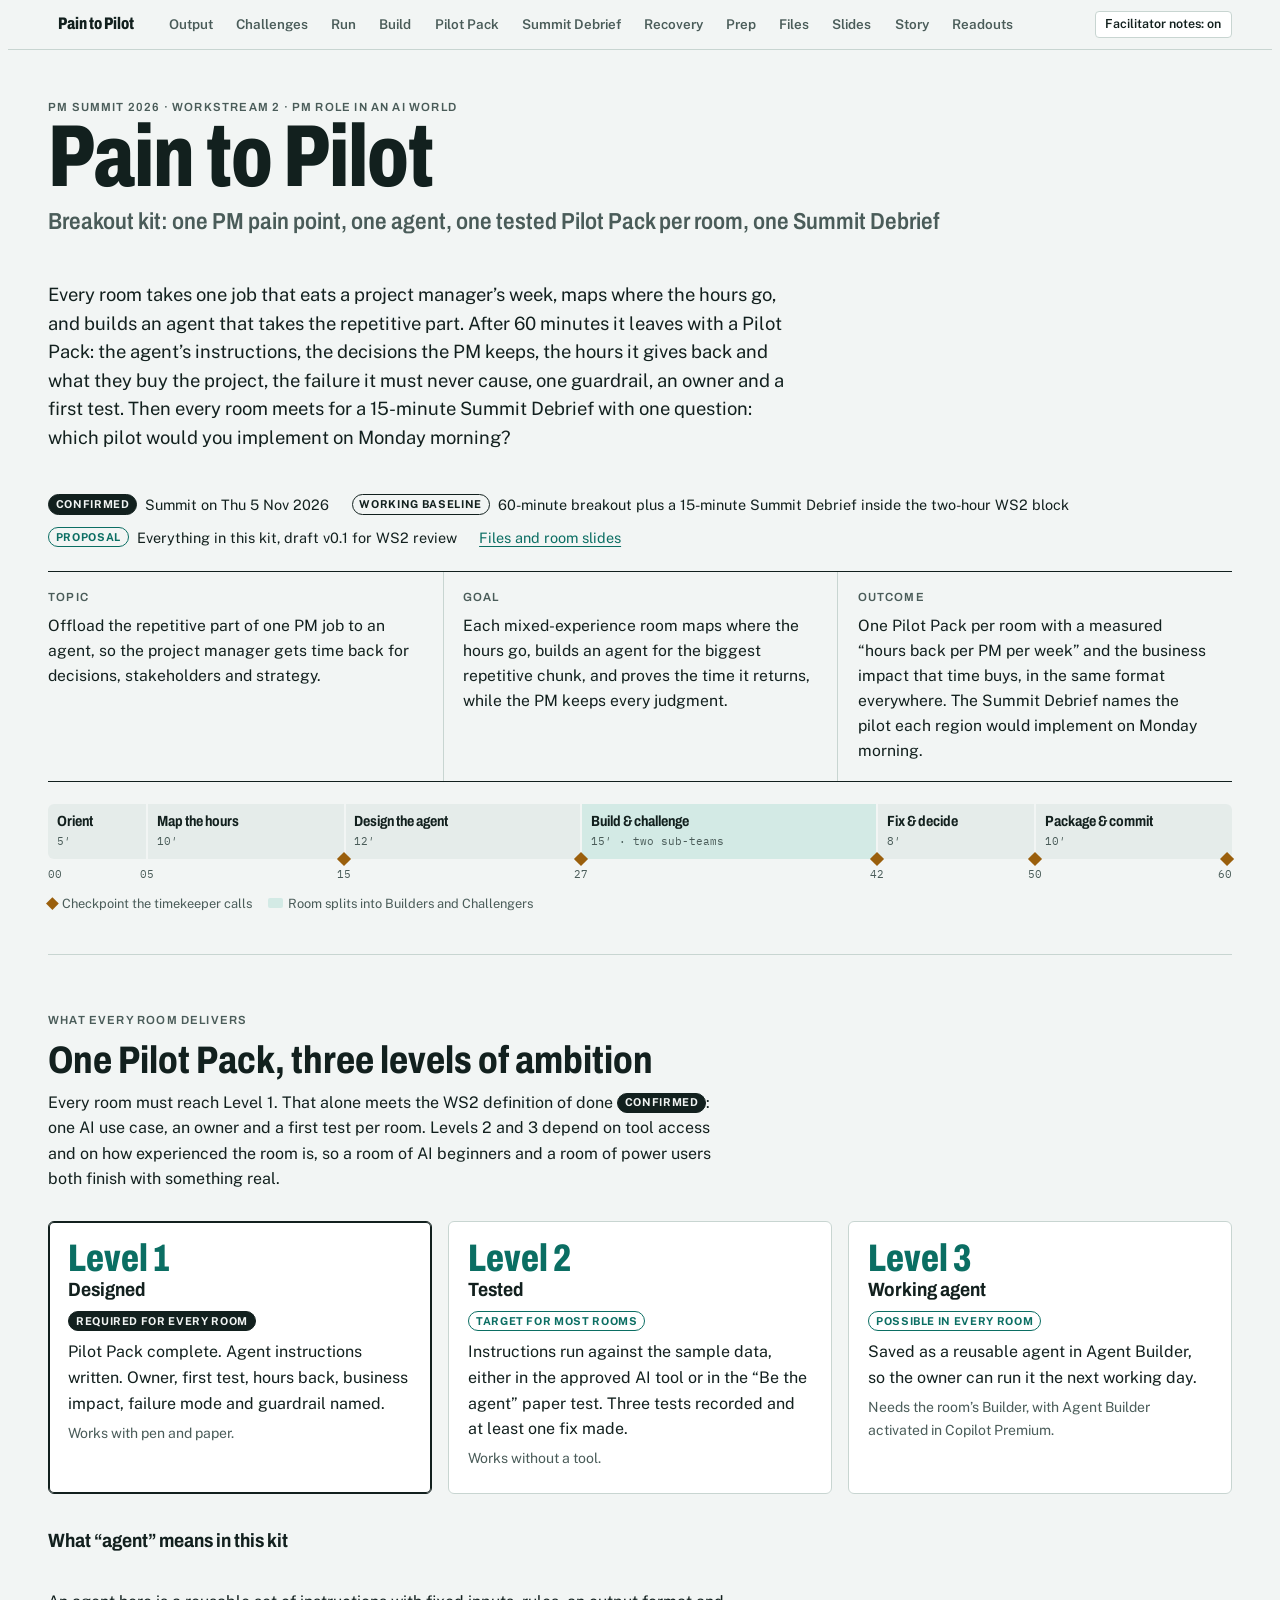
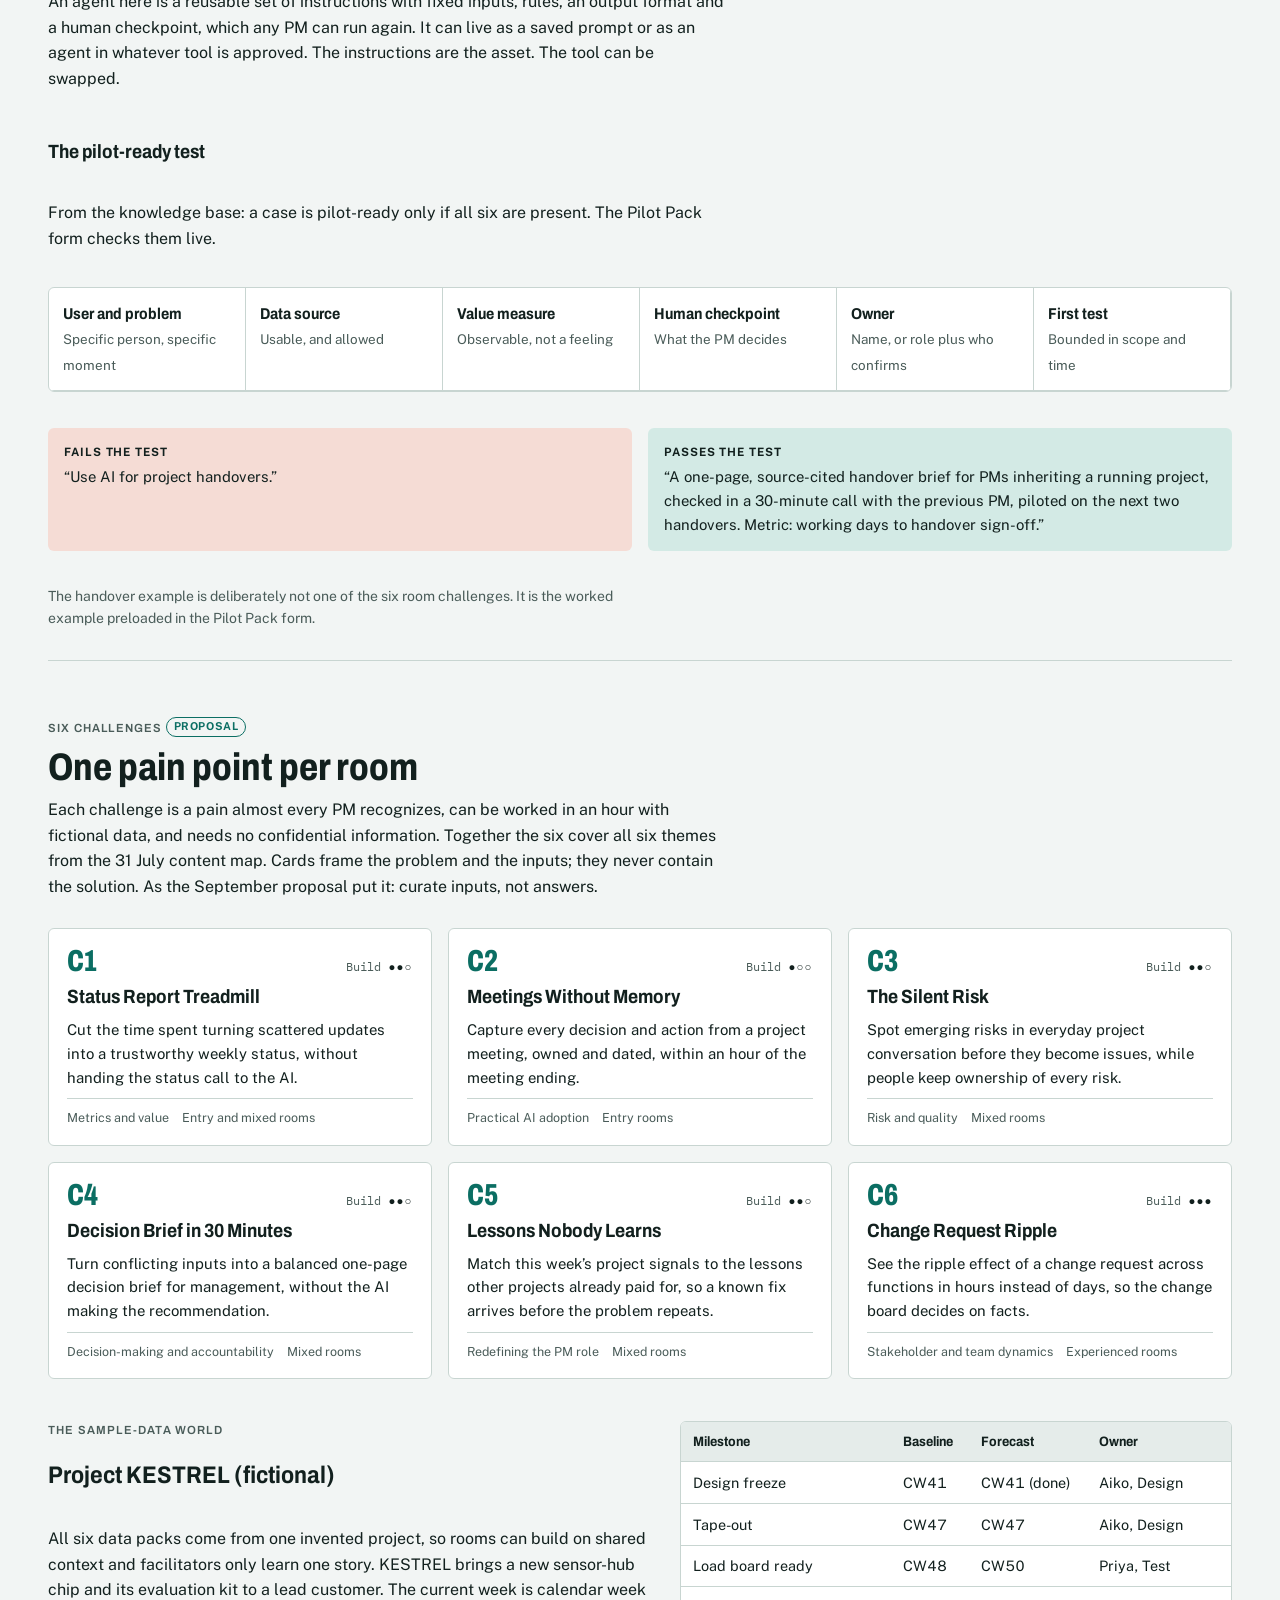
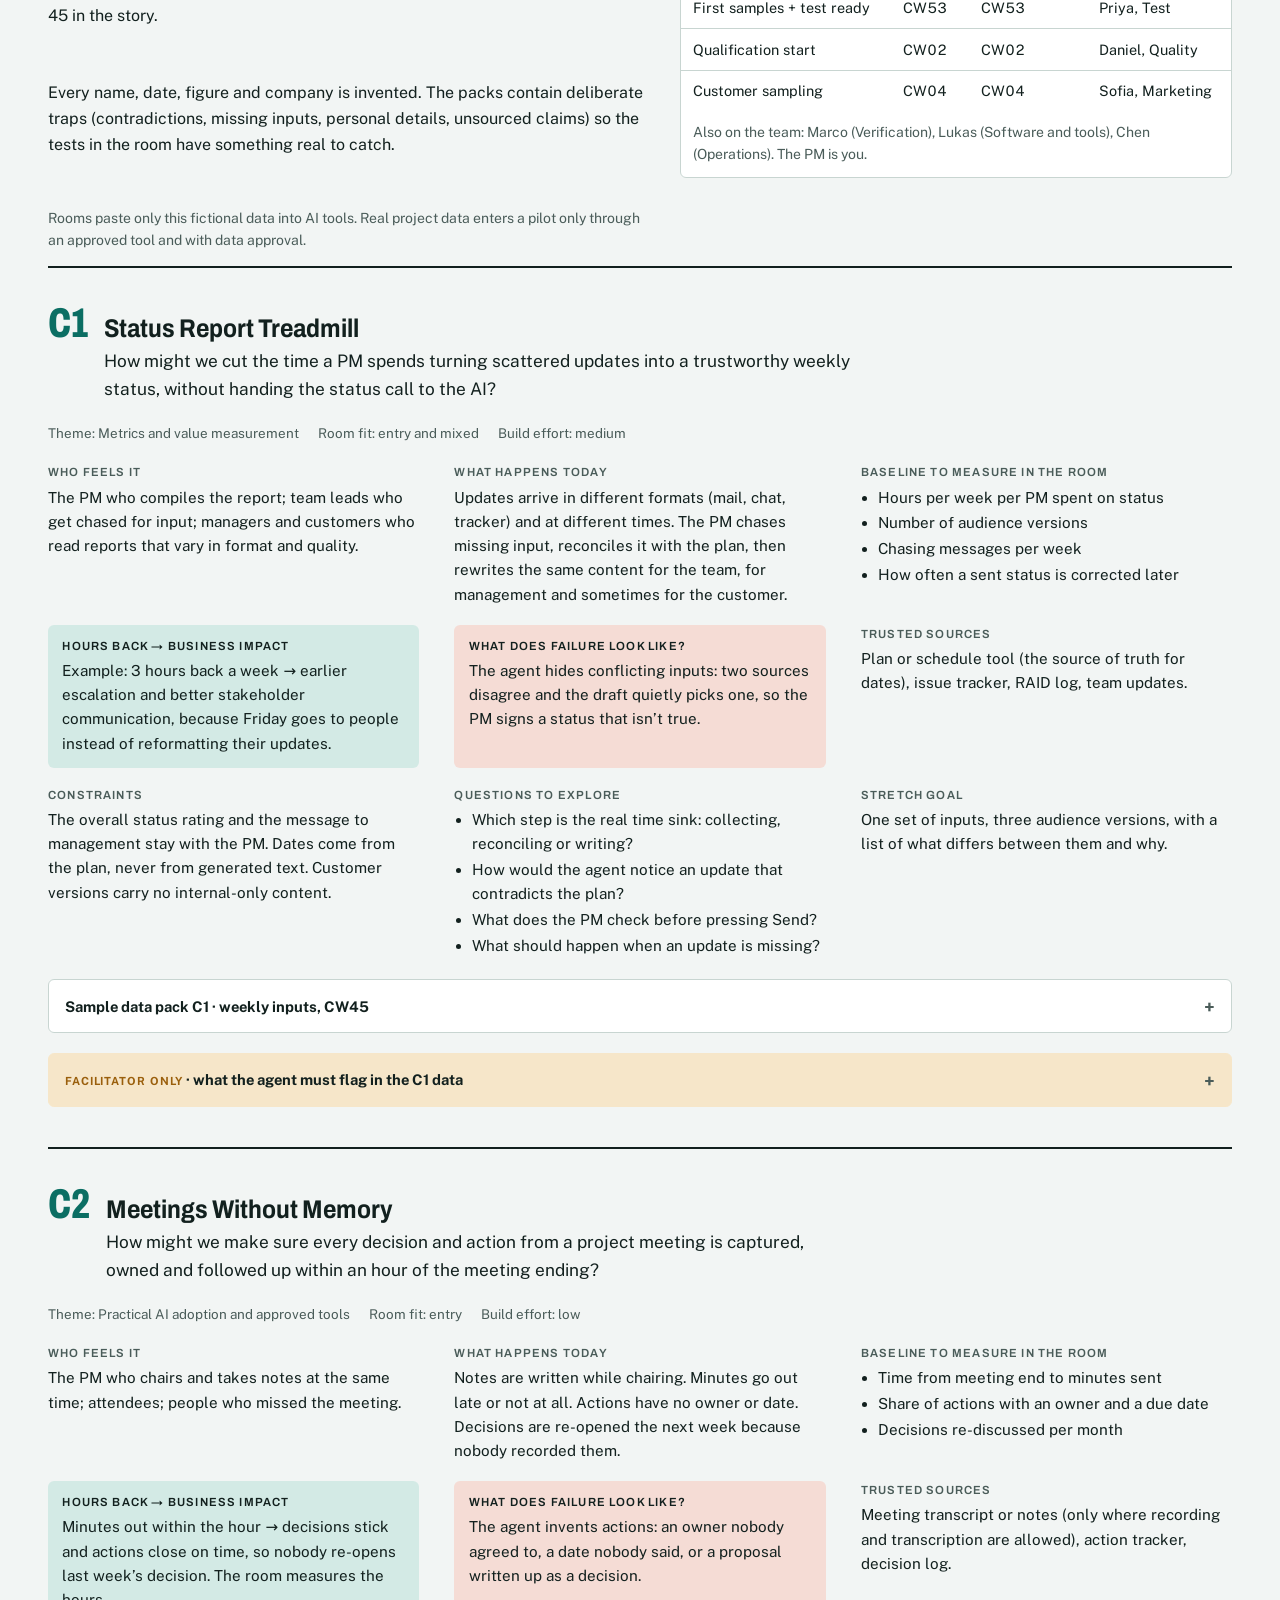
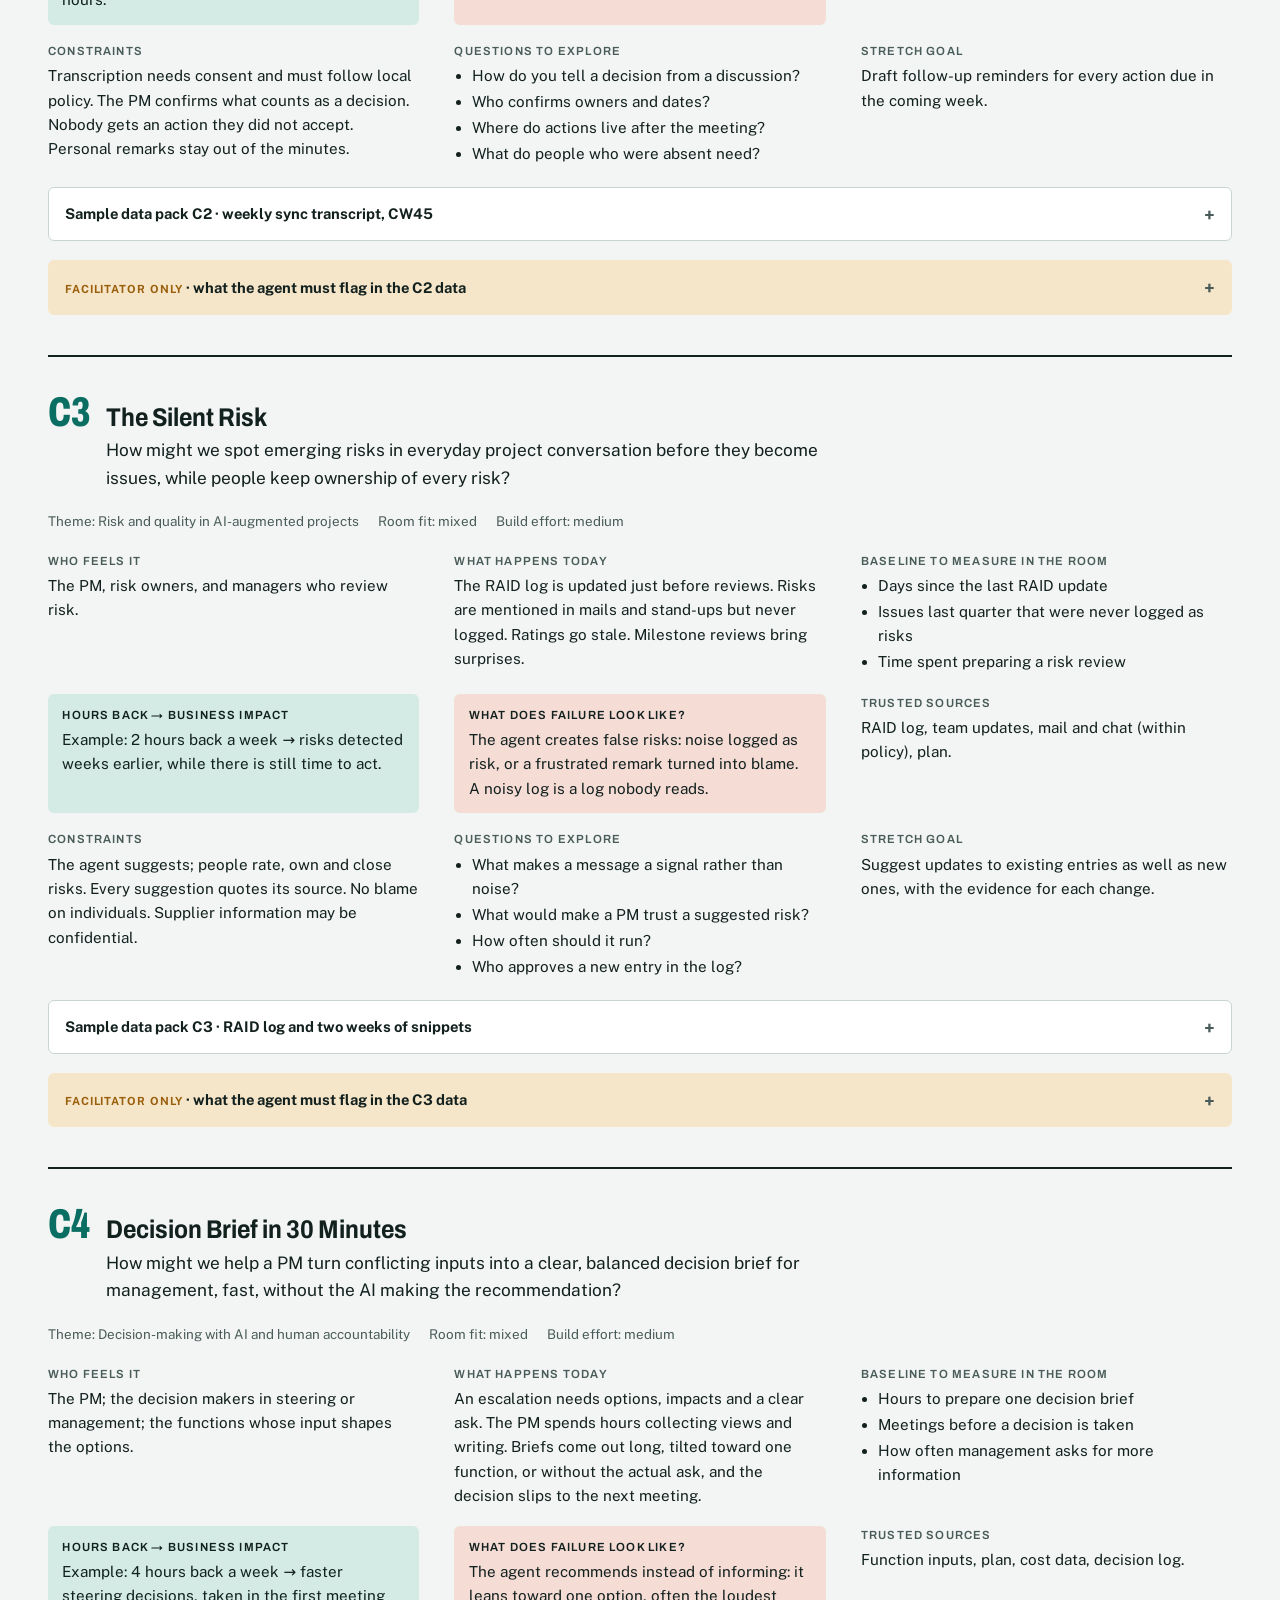
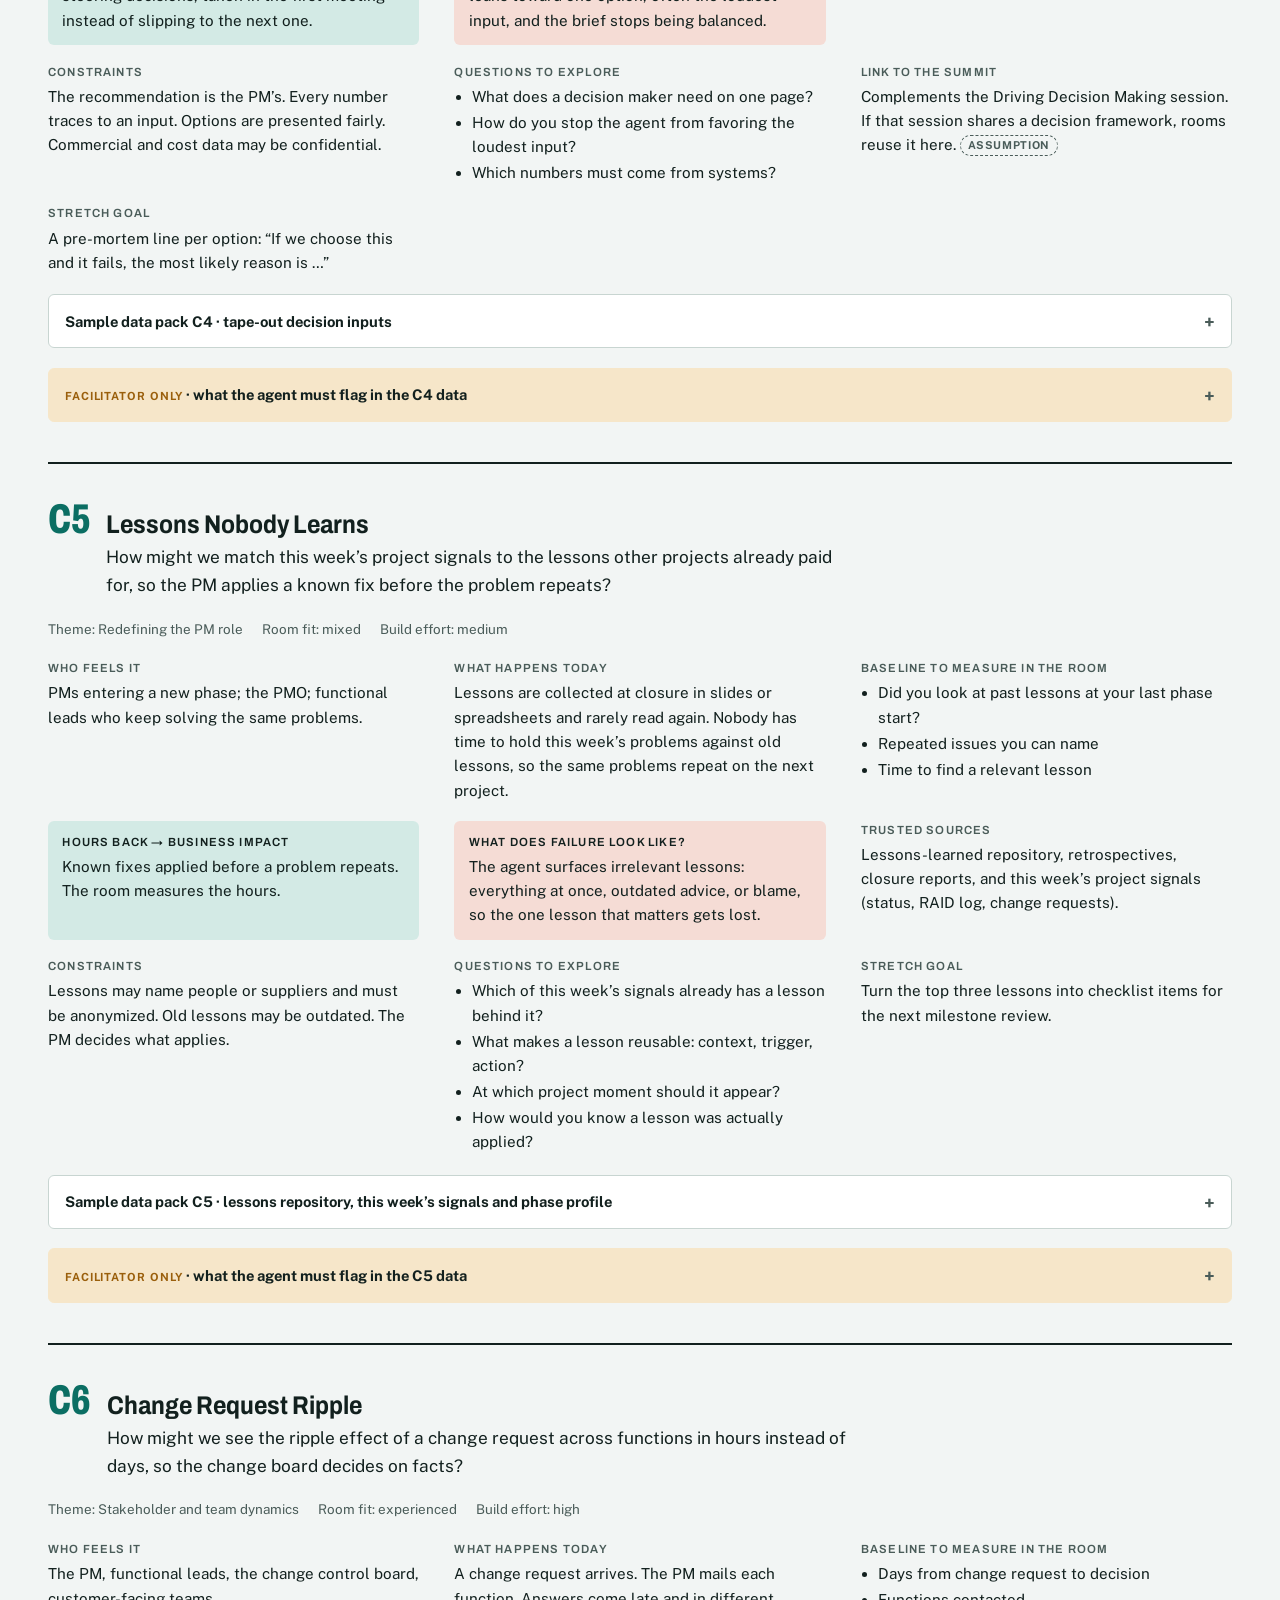
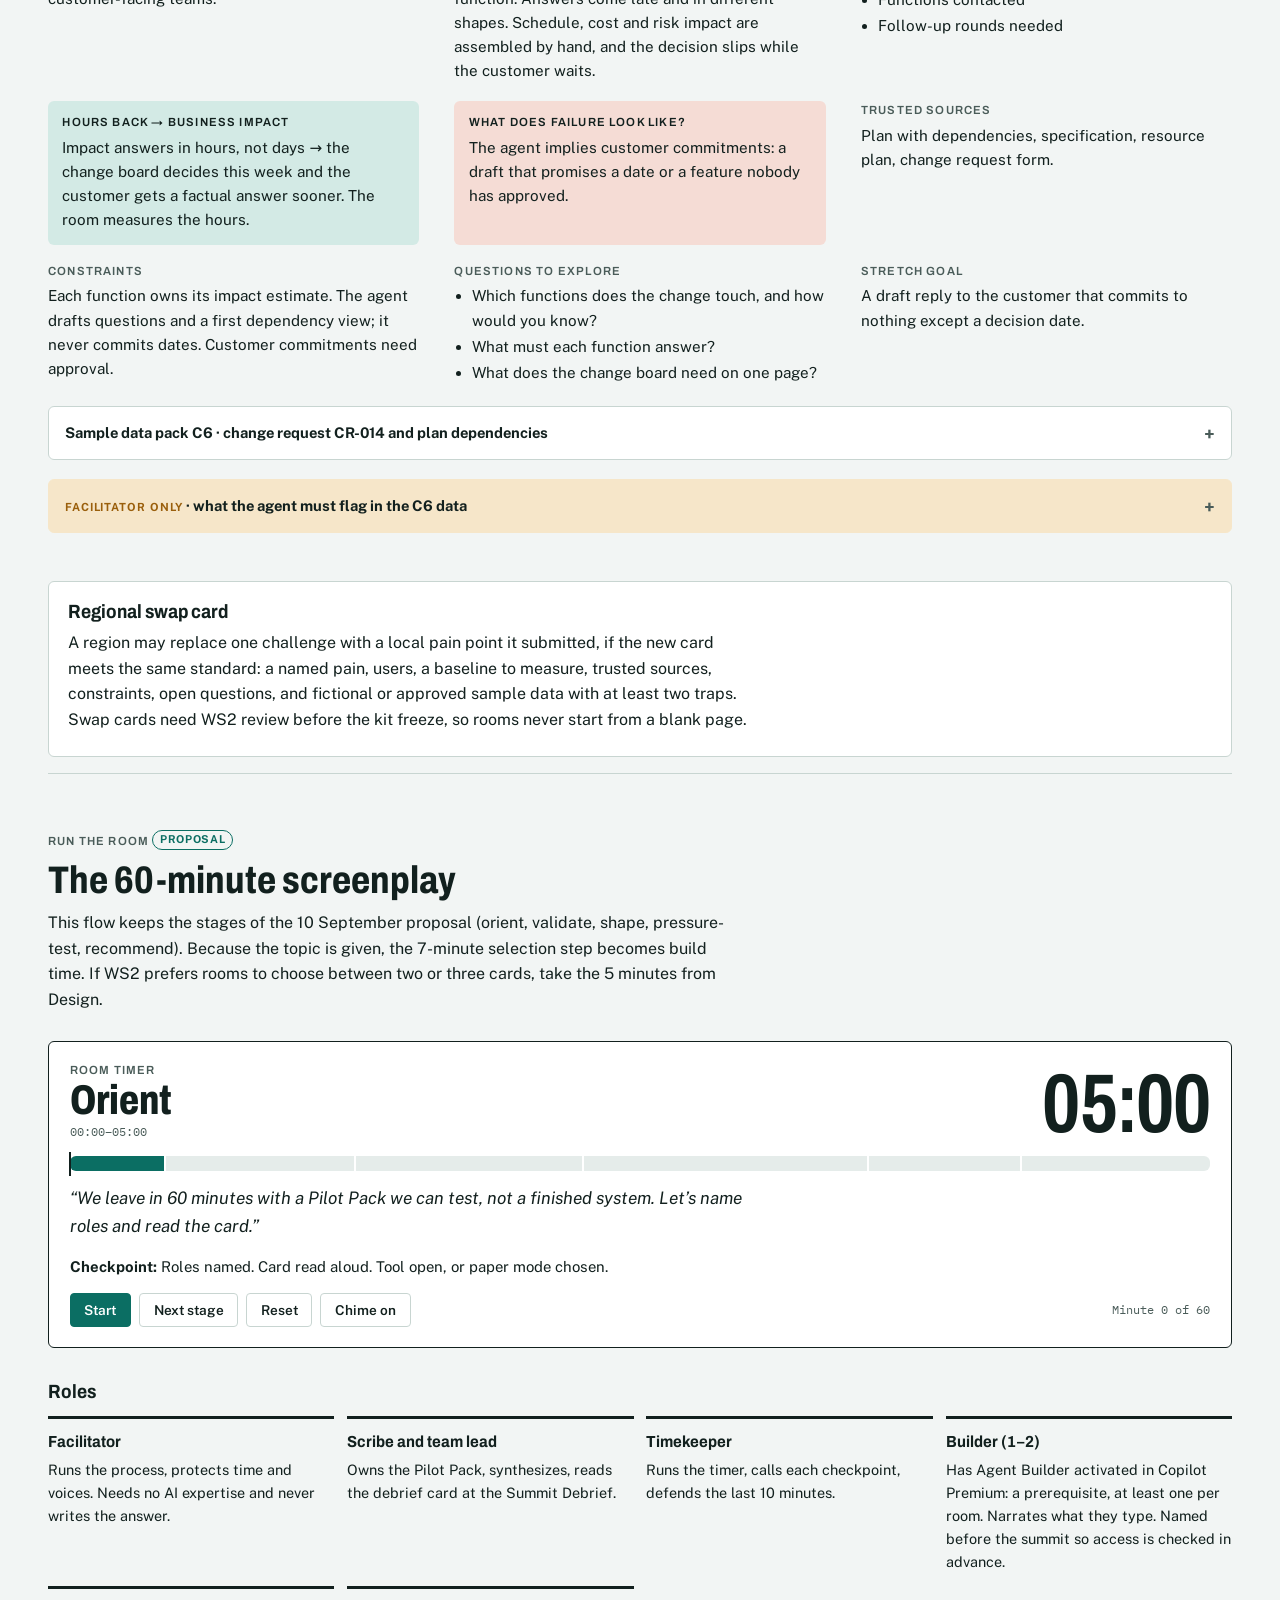
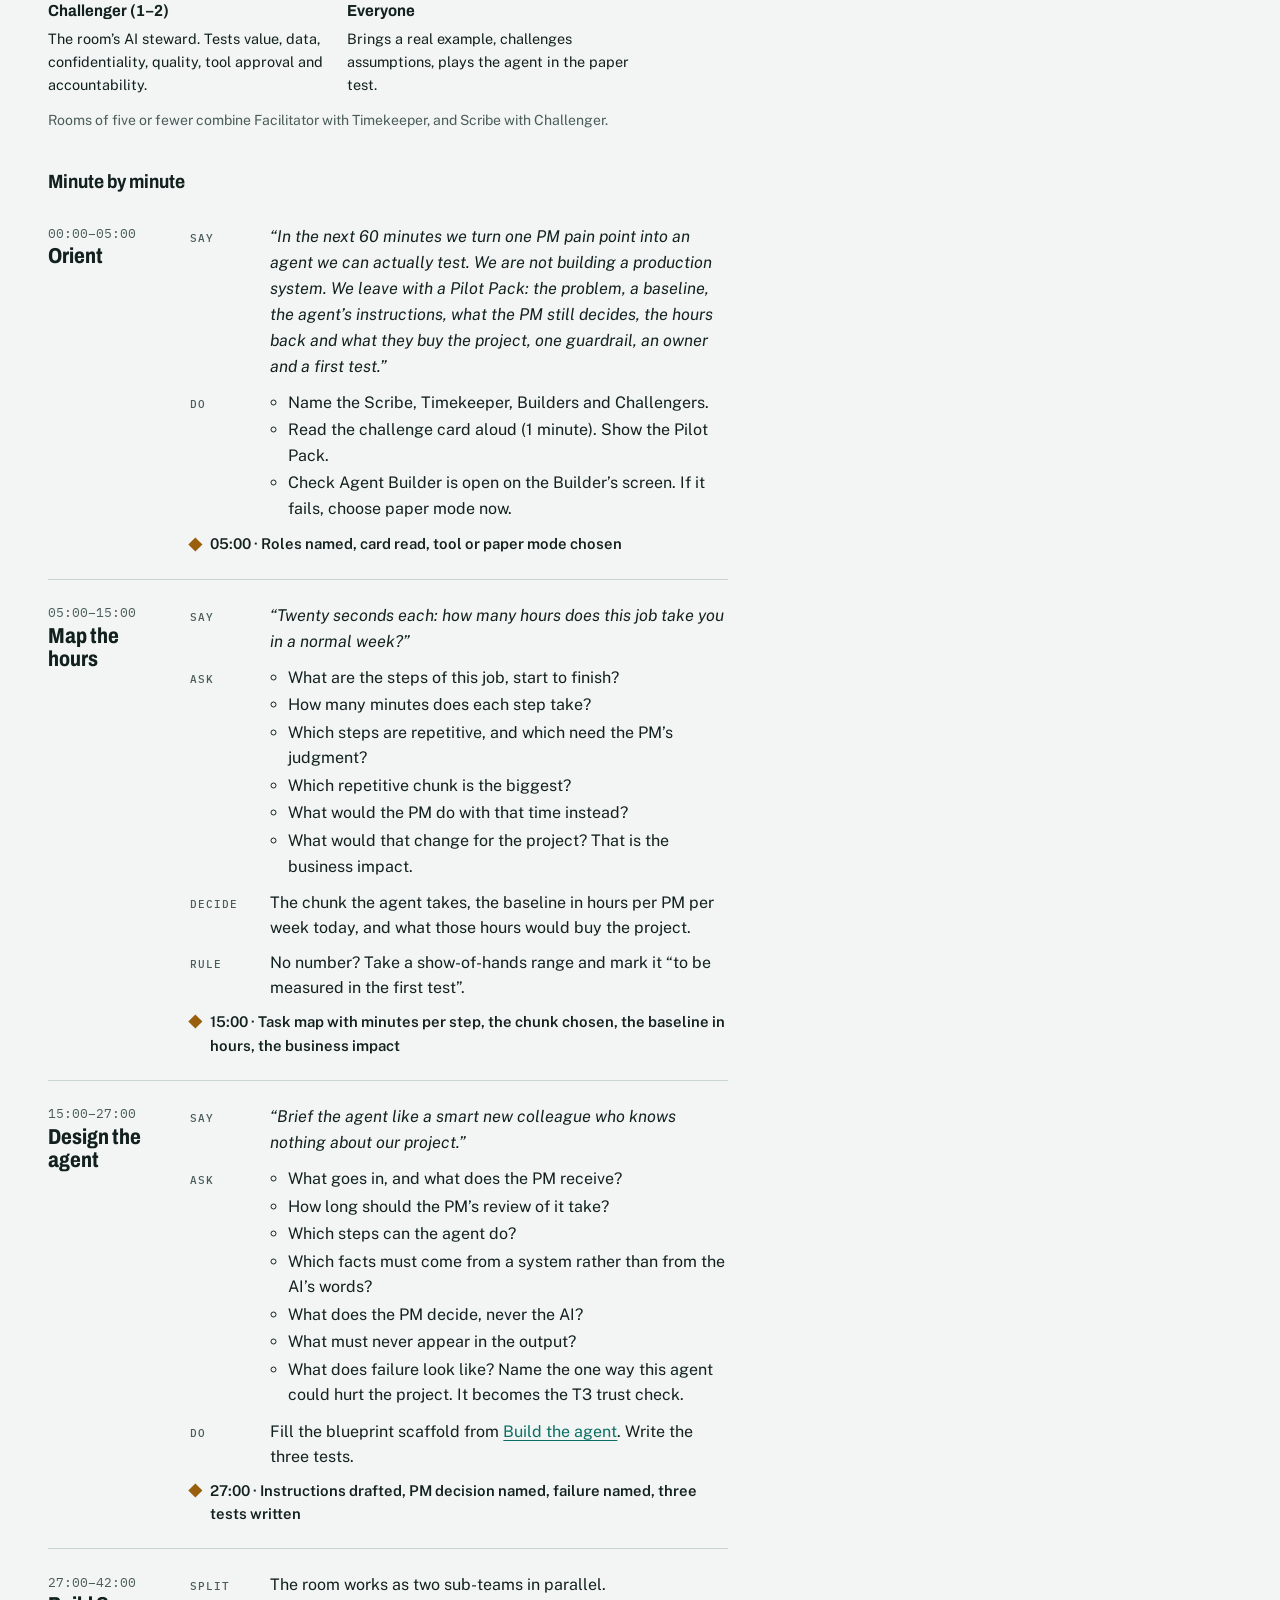
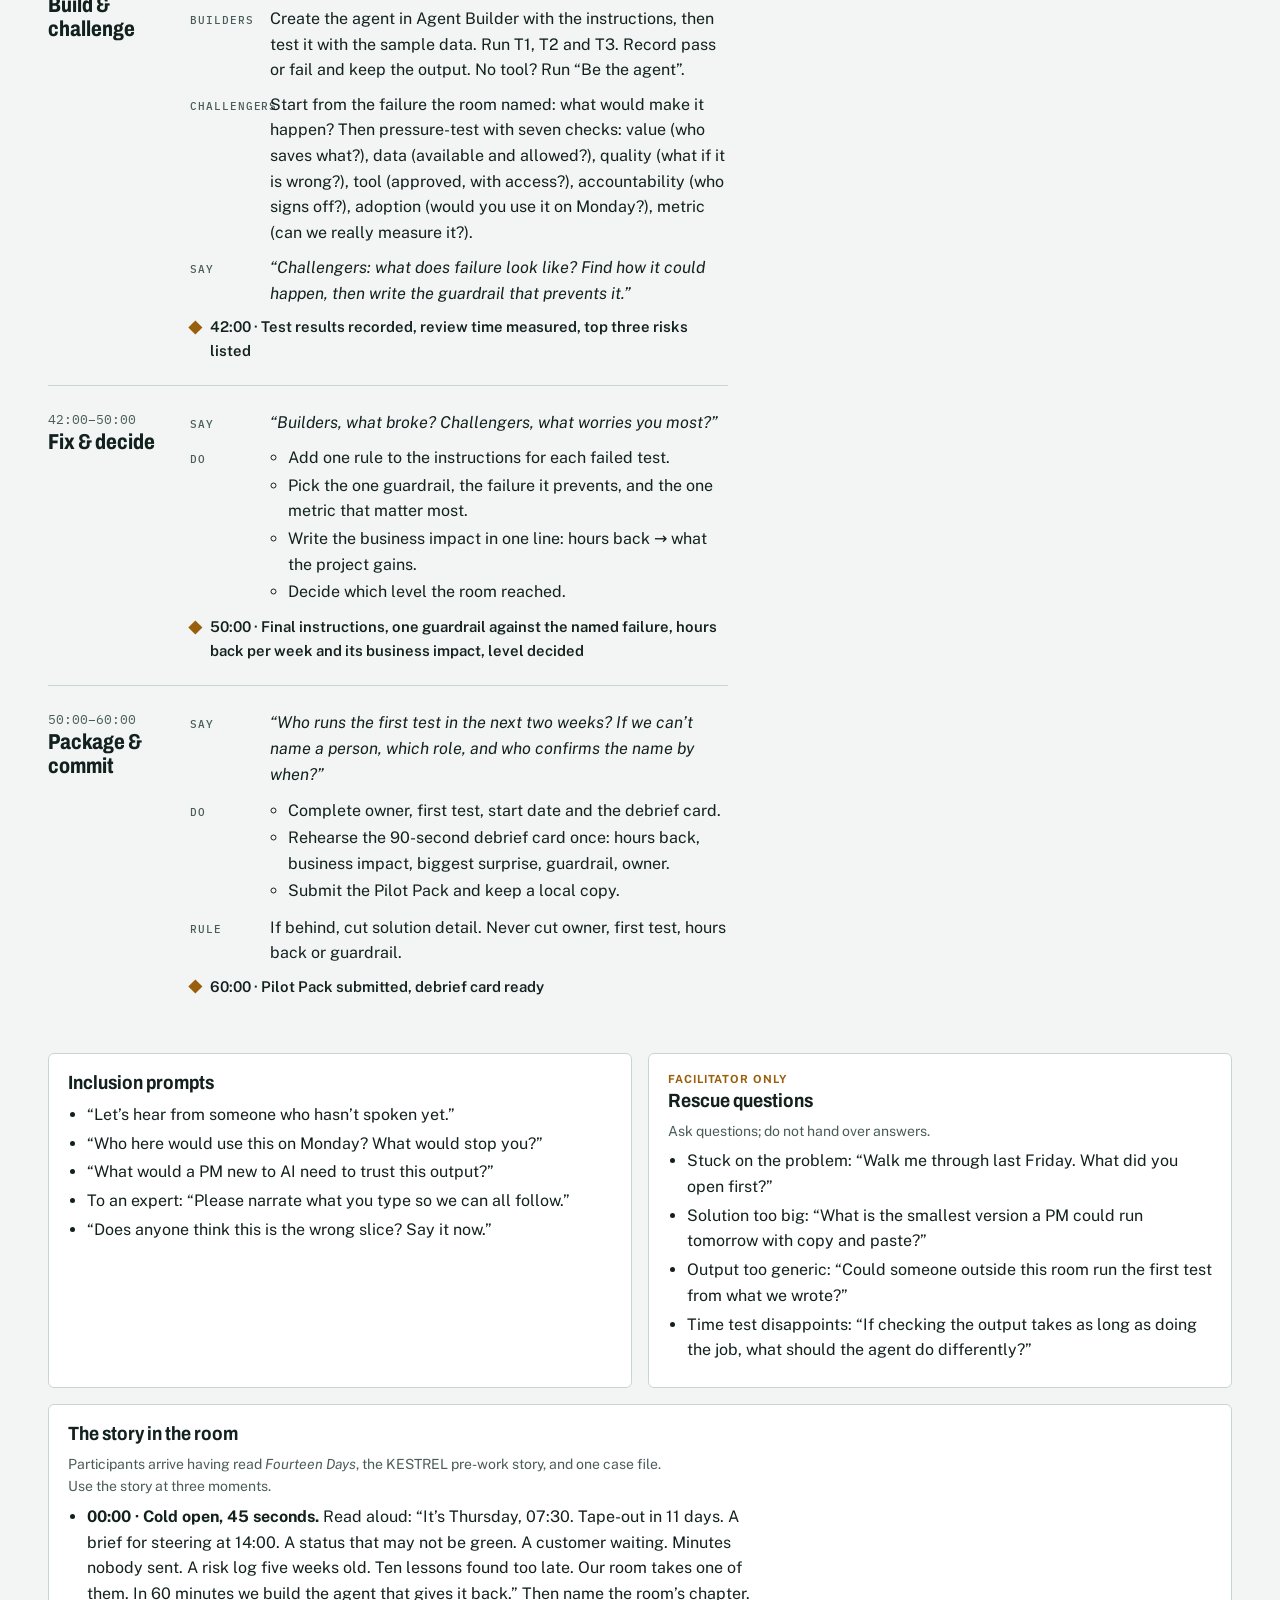
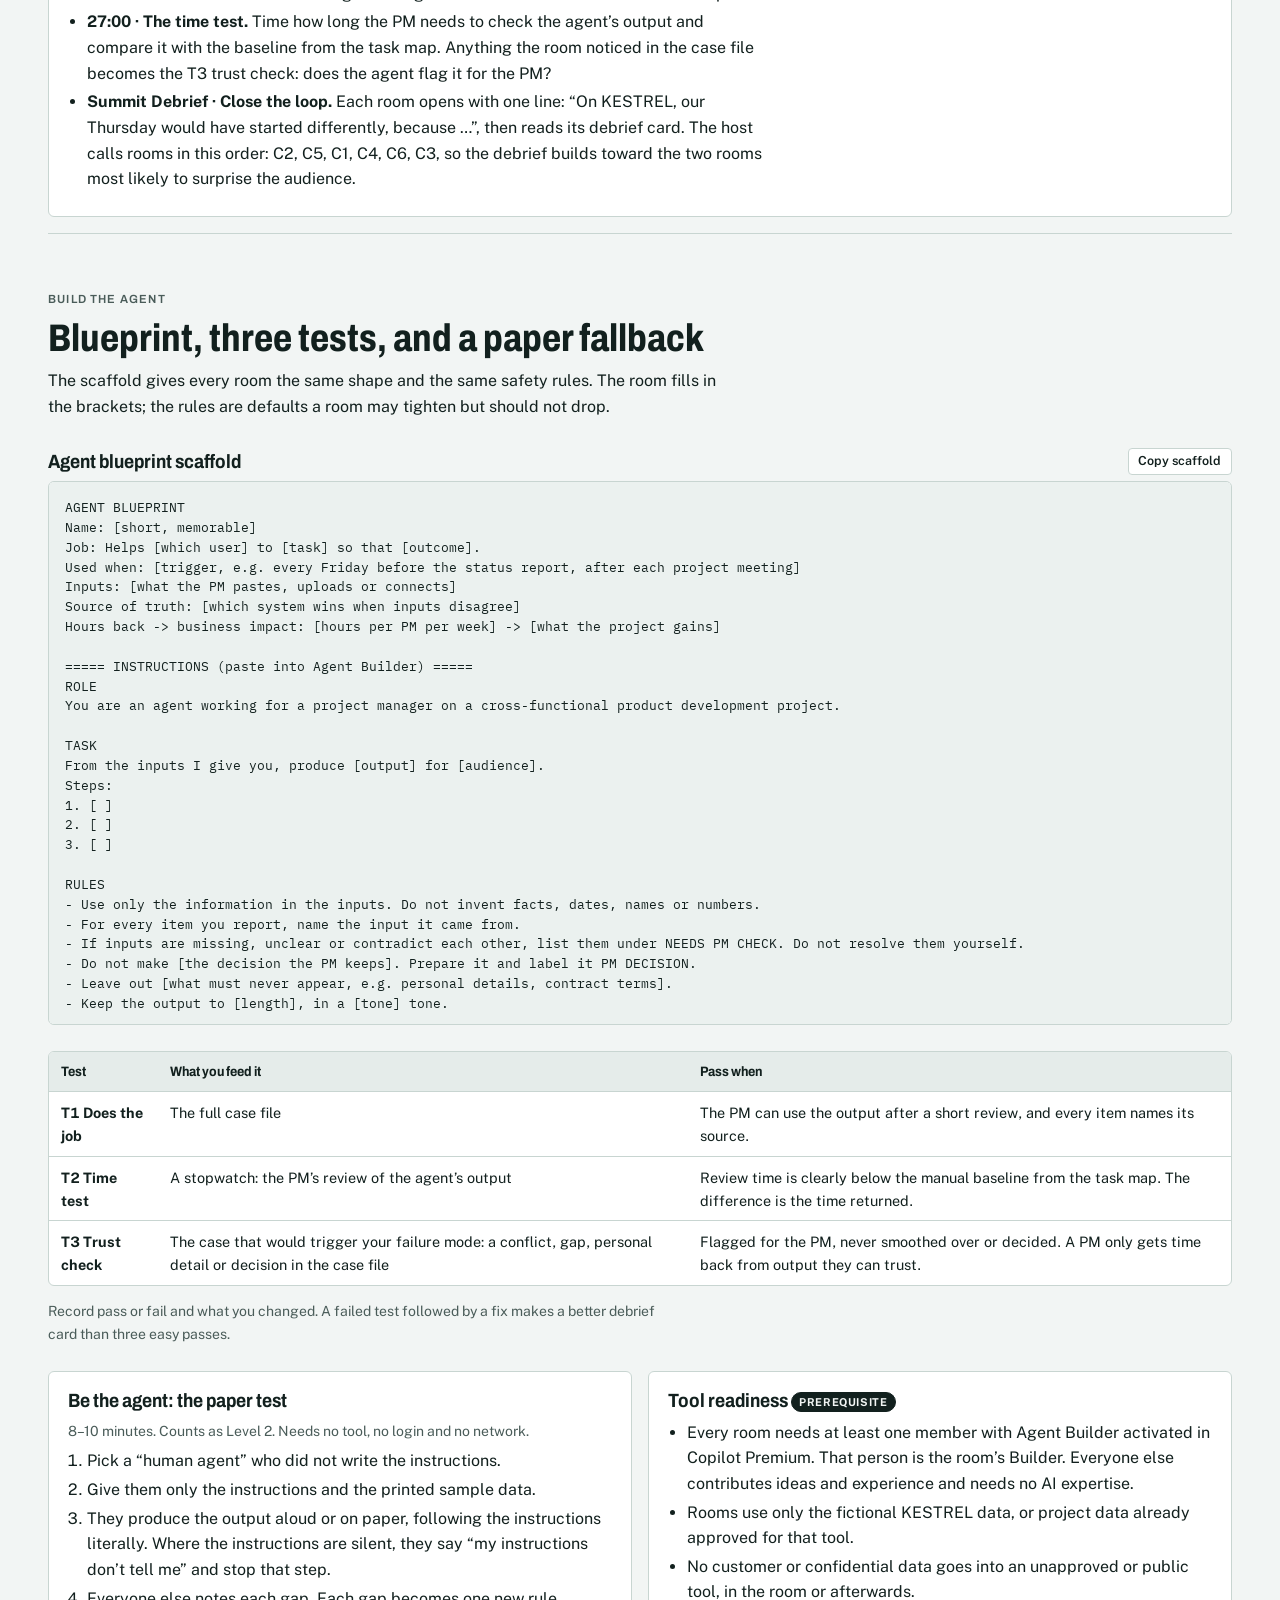
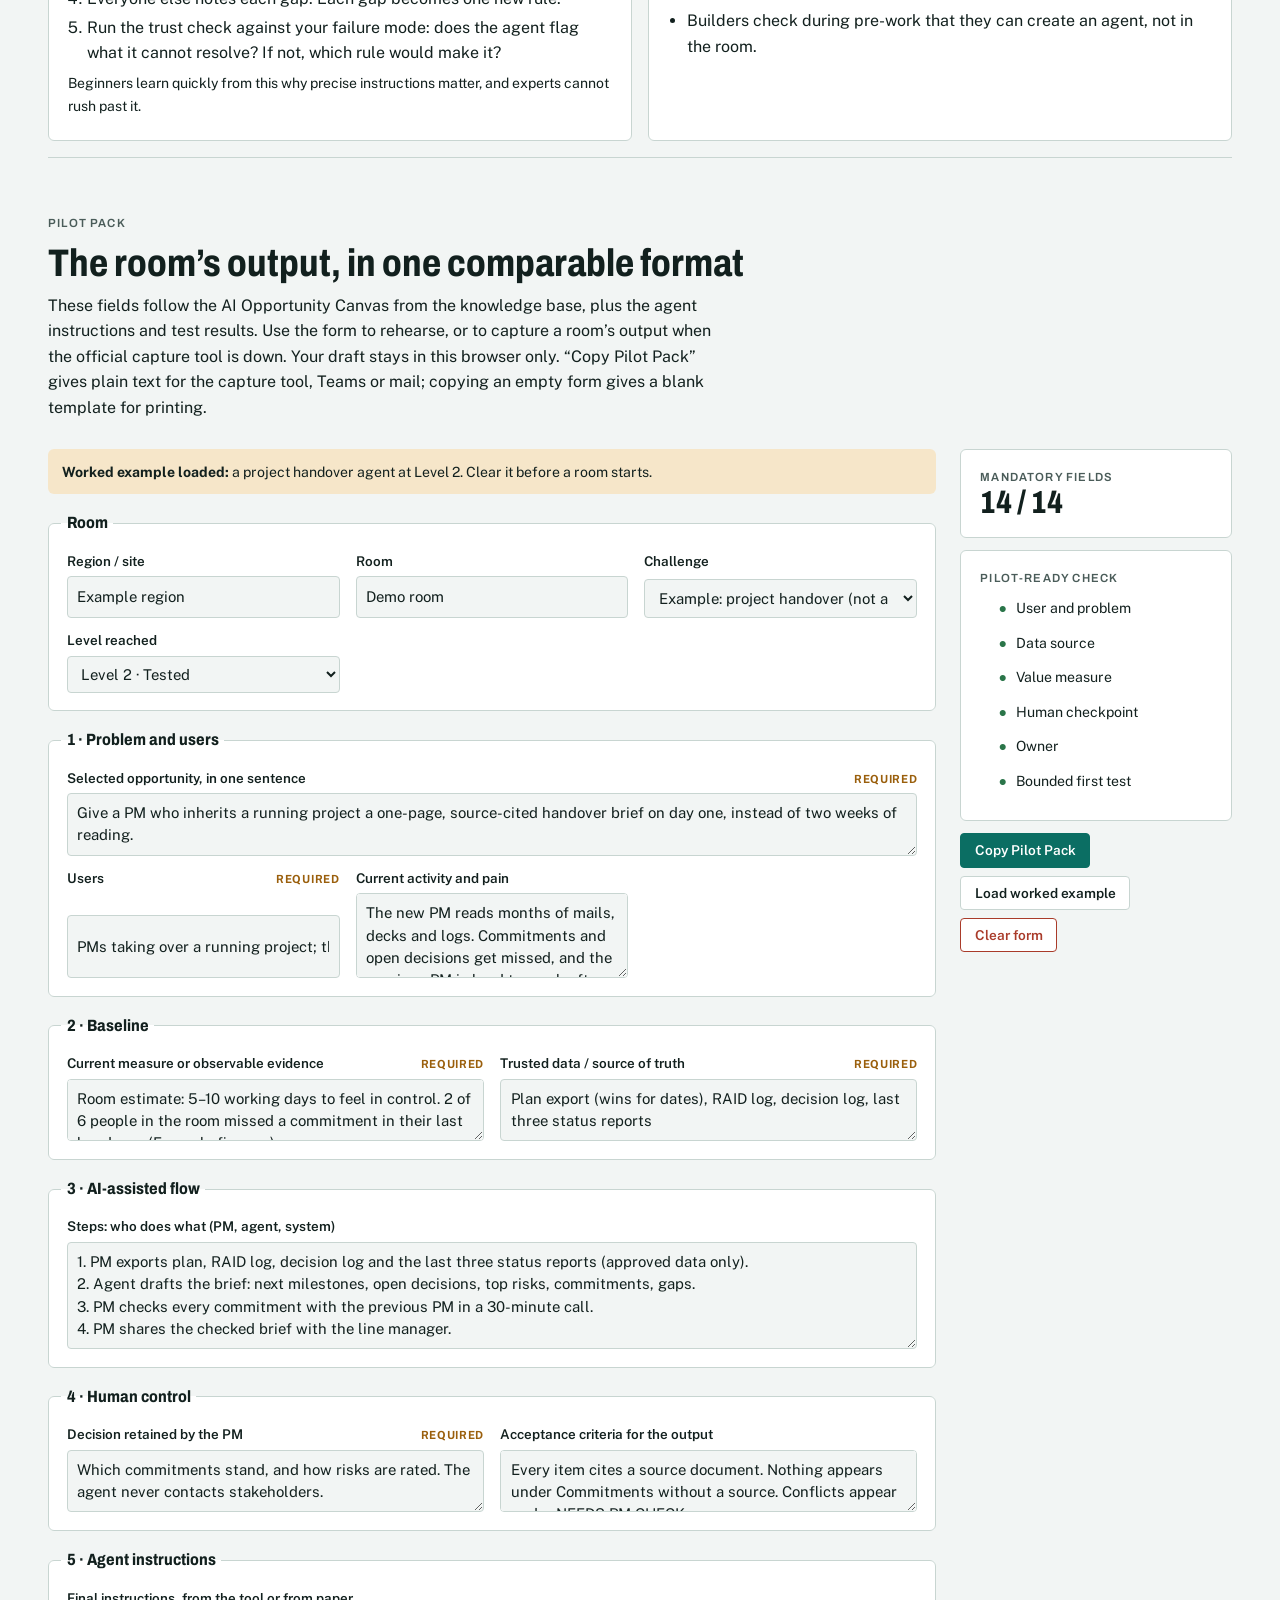
==== commit 9dfd280b: "Make one Agent Builder per room a stated prerequisite Replace "no AI experience needed" with the rea" ====
--- a/ws2/index.html
+++ b/ws2/index.html
@@ -421,9 +421,9 @@
     <div class="panel level">
       <div class="lv">Level 3</div>
       <h3>Working agent</h3>
-      <div class="tag"><span class="chip open">Depends on tool decision</span></div>
-      <p>Saved as a reusable agent or prompt in the approved tool, so the owner can run it the next working day.</p>
-      <p class="muted small">Needs agent-building access in the room.</p>
+      <div class="tag"><span class="chip prop">Possible in every room</span></div>
+      <p>Saved as a reusable agent in Agent Builder, so the owner can run it the next working day.</p>
+      <p class="muted small">Needs the room’s Builder, with Agent Builder activated in Copilot Premium.</p>
     </div>
   </div>
 
@@ -907,7 +907,7 @@
     <div class="role"><h4>Facilitator</h4><p>Runs the process, protects time and voices. Needs no AI expertise and never writes the answer.</p></div>
     <div class="role"><h4>Scribe and team lead</h4><p>Owns the Pilot Pack, synthesizes, reads the debrief card at the Summit Debrief.</p></div>
     <div class="role"><h4>Timekeeper</h4><p>Runs the timer, calls each checkpoint, defends the last 10 minutes.</p></div>
-    <div class="role"><h4>Builder (1–2)</h4><p>Hands on the approved AI tool. Narrates what they type. Named before the summit so access is checked in advance.</p></div>
+    <div class="role"><h4>Builder (1–2)</h4><p>Has Agent Builder activated in Copilot Premium: a prerequisite, at least one per room. Narrates what they type. Named before the summit so access is checked in advance.</p></div>
     <div class="role"><h4>Challenger (1–2)</h4><p>The room’s AI steward. Tests value, data, confidentiality, quality, tool approval and accountability.</p></div>
     <div class="role"><h4>Everyone</h4><p>Brings a real example, challenges assumptions, plays the agent in the paper test.</p></div>
   </div>
@@ -919,7 +919,7 @@
       <div class="when">00:00–05:00<b>Orient</b></div>
       <div class="cues">
         <div class="cue say"><span>Say</span><div>“In the next 60 minutes we turn one PM pain point into an agent we can actually test. We are not building a production system. We leave with a Pilot Pack: the problem, a baseline, the agent’s instructions, what the PM still decides, the hours back and what they buy the project, one guardrail, an owner and a first test.”</div></div>
-        <div class="cue"><span>Do</span><div><ul><li>Name the Scribe, Timekeeper, Builders and Challengers.</li><li>Read the challenge card aloud (1 minute). Show the Pilot Pack.</li><li>Check the approved tool is open on the Builder’s screen. If not, choose paper mode now.</li></ul></div></div>
+        <div class="cue"><span>Do</span><div><ul><li>Name the Scribe, Timekeeper, Builders and Challengers.</li><li>Read the challenge card aloud (1 minute). Show the Pilot Pack.</li><li>Check Agent Builder is open on the Builder’s screen. If it fails, choose paper mode now.</li></ul></div></div>
         <div class="checkpoint">05:00 · Roles named, card read, tool or paper mode chosen</div>
       </div>
     </li>
@@ -946,7 +946,7 @@
       <div class="when">27:00–42:00<b>Build &amp; challenge</b></div>
       <div class="cues">
         <div class="cue"><span>Split</span><div><p>The room works as two sub-teams in parallel.</p></div></div>
-        <div class="cue"><span>Builders</span><div><p>Paste the instructions and the sample data into the approved tool. Run T1, T2 and T3. Record pass or fail and keep the output. No tool? Run “Be the agent”.</p></div></div>
+        <div class="cue"><span>Builders</span><div><p>Create the agent in Agent Builder with the instructions, then test it with the sample data. Run T1, T2 and T3. Record pass or fail and keep the output. No tool? Run “Be the agent”.</p></div></div>
         <div class="cue"><span>Challengers</span><div><p>Start from the failure the room named: what would make it happen? Then pressure-test with seven checks: value (who saves what?), data (available and allowed?), quality (what if it is wrong?), tool (approved, with access?), accountability (who signs off?), adoption (would you use it on Monday?), metric (can we really measure it?).</p></div></div>
         <div class="cue say"><span>Say</span><div>“Challengers: what does failure look like? Find how it could happen, then write the guardrail that prevents it.”</div></div>
         <div class="checkpoint">42:00 · Test results recorded, review time measured, top three risks listed</div>
@@ -1023,7 +1023,7 @@
 Source of truth: [which system wins when inputs disagree]
 Hours back -> business impact: [hours per PM per week] -> [what the project gains]
 
-===== INSTRUCTIONS (paste into the approved AI tool) =====
+===== INSTRUCTIONS (paste into Agent Builder) =====
 ROLE
 You are an agent working for a project manager on a cross-functional product development project.
 
@@ -1081,12 +1081,12 @@
       <p class="small">Beginners learn quickly from this why precise instructions matter, and experts cannot rush past it.</p>
     </div>
     <div class="panel">
-      <h3>Tool readiness <span class="chip open">Open decision</span></h3>
+      <h3>Tool readiness <span class="chip conf">Prerequisite</span></h3>
       <ul>
-        <li>Which AI tool is approved for the breakout, and whether participants can build agents in it, is not yet confirmed. It decides whether Level 3 is possible.</li>
+        <li>Every room needs at least one member with Agent Builder activated in Copilot Premium. That person is the room’s Builder. Everyone else contributes ideas and experience and needs no AI expertise.</li>
         <li>Rooms use only the fictional KESTREL data, or project data already approved for that tool.</li>
         <li>No customer or confidential data goes into an unapproved or public tool, in the room or afterwards.</li>
-        <li>Builders test their login during pre-work, not in the room.</li>
+        <li>Builders check during pre-work that they can create an agent, not in the room.</li>
       </ul>
     </div>
   </div>
@@ -1289,7 +1289,7 @@
         <li>Map your own week: time each step of this job and mark which steps are repetitive.</li>
         <li>Bring one idea for the hours back: a decision, a stakeholder or thinking time. No confidential documents.</li>
         <li>Know the closing question: at the Summit Debrief everyone votes on which pilot they would implement on Monday morning.</li>
-        <li>Builders only: log in to the approved tool and paste the scaffold once.</li>
+        <li>Builders (at least one per room, a prerequisite): check that Agent Builder is activated in your Copilot Premium, create a test agent and paste the scaffold once.</li>
       </ul>
     </div>
     <div class="panel">
@@ -1307,7 +1307,7 @@
       <h3>Regional leads</h3>
       <ul>
         <li>Assign one card per room using the allocation rule below: C3 and C6 run in every region.</li>
-        <li>Name a facilitator, a Builder and a backup for every room.</li>
+        <li>Name a facilitator, a Builder with Agent Builder activated in Copilot Premium (a prerequisite), and a backup for every room.</li>
         <li>Optionally propose one swap card for WS2 review.</li>
         <li>Confirm the capture link and the fallback with the site owner.</li>
         <li>Name a debrief host and put the live scoreboard on the plenary screen.</li>
@@ -1343,7 +1343,7 @@
     <table>
       <thead><tr><th>By</th><th>Milestone</th></tr></thead>
       <tbody>
-        <tr><td>Fri 2 Oct</td><td>WS2 reviews this kit, keeps or swaps cards, starts the tool decision</td></tr>
+        <tr><td>Fri 2 Oct</td><td>WS2 reviews this kit, keeps or swaps cards, starts collecting one Builder per room</td></tr>
         <tr><td>Fri 9 Oct</td><td>Core-team mock run with defect log</td></tr>
         <tr><td>Fri 16 Oct</td><td>Kit v1 frozen and handed to the agenda/playbook team and site owners</td></tr>
         <tr><td>Fri 23 Oct</td><td>Facilitator and Builder briefing; dry run with the summit producer</td></tr>
@@ -1360,7 +1360,7 @@
     <table>
       <thead><tr><th>Decision</th><th>Why it matters</th><th>Recommendation</th><th>Needed by</th></tr></thead>
       <tbody>
-        <tr><td>Approved AI tool, and agent-building access for participants</td><td>Decides whether Levels 2 and 3 are possible in the tool and what Builders prepare</td><td>Confirm one approved tool; name one Builder with access per room; paper test as fallback</td><td>Mock run</td></tr>
+        <tr><td>One Builder per room with Agent Builder in Copilot Premium</td><td>A prerequisite: without it, a room cannot build or test an agent in the tool</td><td>Regional leads name one Builder per room and confirm activation before the briefing; paper test only as a fallback</td><td>Briefing</td></tr>
         <tr><td>Use of the fictional KESTREL data in that tool</td><td>Rooms need safe data to test on</td><td>Approve the six packs as-is</td><td>Mock run</td></tr>
         <tr><td>Organizer cards or region-prepared cases</td><td>Open decisions 2 and 3 in the knowledge base</td><td>Organizer cards by default; one regional swap card per region after WS2 review</td><td>Kit freeze</td></tr>
         <tr><td>Build &amp; challenge in place of Select</td><td>Changes the 10 September flow</td><td>Adopt if the mock run finishes inside 60 minutes</td><td>Mock run</td></tr>
@@ -1386,13 +1386,13 @@
   </div>
   <div class="dl-all">
     <a class="btn primary" href="slides.html">Open the room slides</a>
-    <a class="btn" href="files/WS2_Breakout_Files.zip" download>Download all files (.zip, 57102 KB)</a>
+    <a class="btn" href="files/WS2_Breakout_Files.zip" download>Download all files (.zip, 57103 KB)</a>
   </div>
   <div class="grid-3" style="margin-top:1.4rem">
     <div class="panel"><h3>Pre-work story</h3><ul class="dls">
       <li class="dl"><div><b>Fourteen Days, online</b><span class="muted small">The KESTREL story with the six case files. Link for participants.</span><span class="mono small muted">prework.html</span></div><a class="btn" href="prework.html">Read</a></li>
-      <li class="dl"><div><b>Fourteen Days, PDF</b><span class="muted small">Same story as a PDF to attach to the invitation mail.</span><span class="mono small muted">WS2_Prework_Story_Fourteen_Days.pdf · PDF · 937 KB</span></div><a class="btn" href="files/WS2_Prework_Story_Fourteen_Days.pdf" download>Download</a></li>
-      <li class="dl"><div><b>Pre-work briefing video</b><span class="muted small">3:29 narrated briefing: the situation, the pre-work, the day and the Summit Debrief. Captions burned in.</span><span class="mono small muted">WS2_Fourteen_Days_Briefing.mp4 · MP4 · 56050 KB</span></div><a class="btn" href="files/WS2_Fourteen_Days_Briefing.mp4" download>Download</a></li>
+      <li class="dl"><div><b>Fourteen Days, PDF</b><span class="muted small">Same story as a PDF to attach to the invitation mail.</span><span class="mono small muted">WS2_Prework_Story_Fourteen_Days.pdf · PDF · 939 KB</span></div><a class="btn" href="files/WS2_Prework_Story_Fourteen_Days.pdf" download>Download</a></li>
+      <li class="dl"><div><b>Pre-work briefing video</b><span class="muted small">3:29 narrated briefing: the situation, the pre-work, the day and the Summit Debrief. Captions burned in.</span><span class="mono small muted">WS2_Fourteen_Days_Briefing.mp4 · MP4 · 56047 KB</span></div><a class="btn" href="files/WS2_Fourteen_Days_Briefing.mp4" download>Download</a></li>
       <li class="dl"><div><b>Briefing captions</b><span class="muted small">Caption file for Teams, Stream or SharePoint players.</span><span class="mono small muted">WS2_Fourteen_Days_Briefing.srt · SRT · 5 KB</span></div><a class="btn" href="files/WS2_Fourteen_Days_Briefing.srt" download>Download</a></li>
       <li class="dl"><div><b>Briefing narration script</b><span class="muted small">The voice-over text with timings, to re-record with a human narrator.</span><span class="mono small muted">WS2_Fourteen_Days_Briefing_Script.txt · TXT · 4 KB</span></div><a class="btn" href="files/WS2_Fourteen_Days_Briefing_Script.txt" download>Download</a></li>
     </ul></div>
